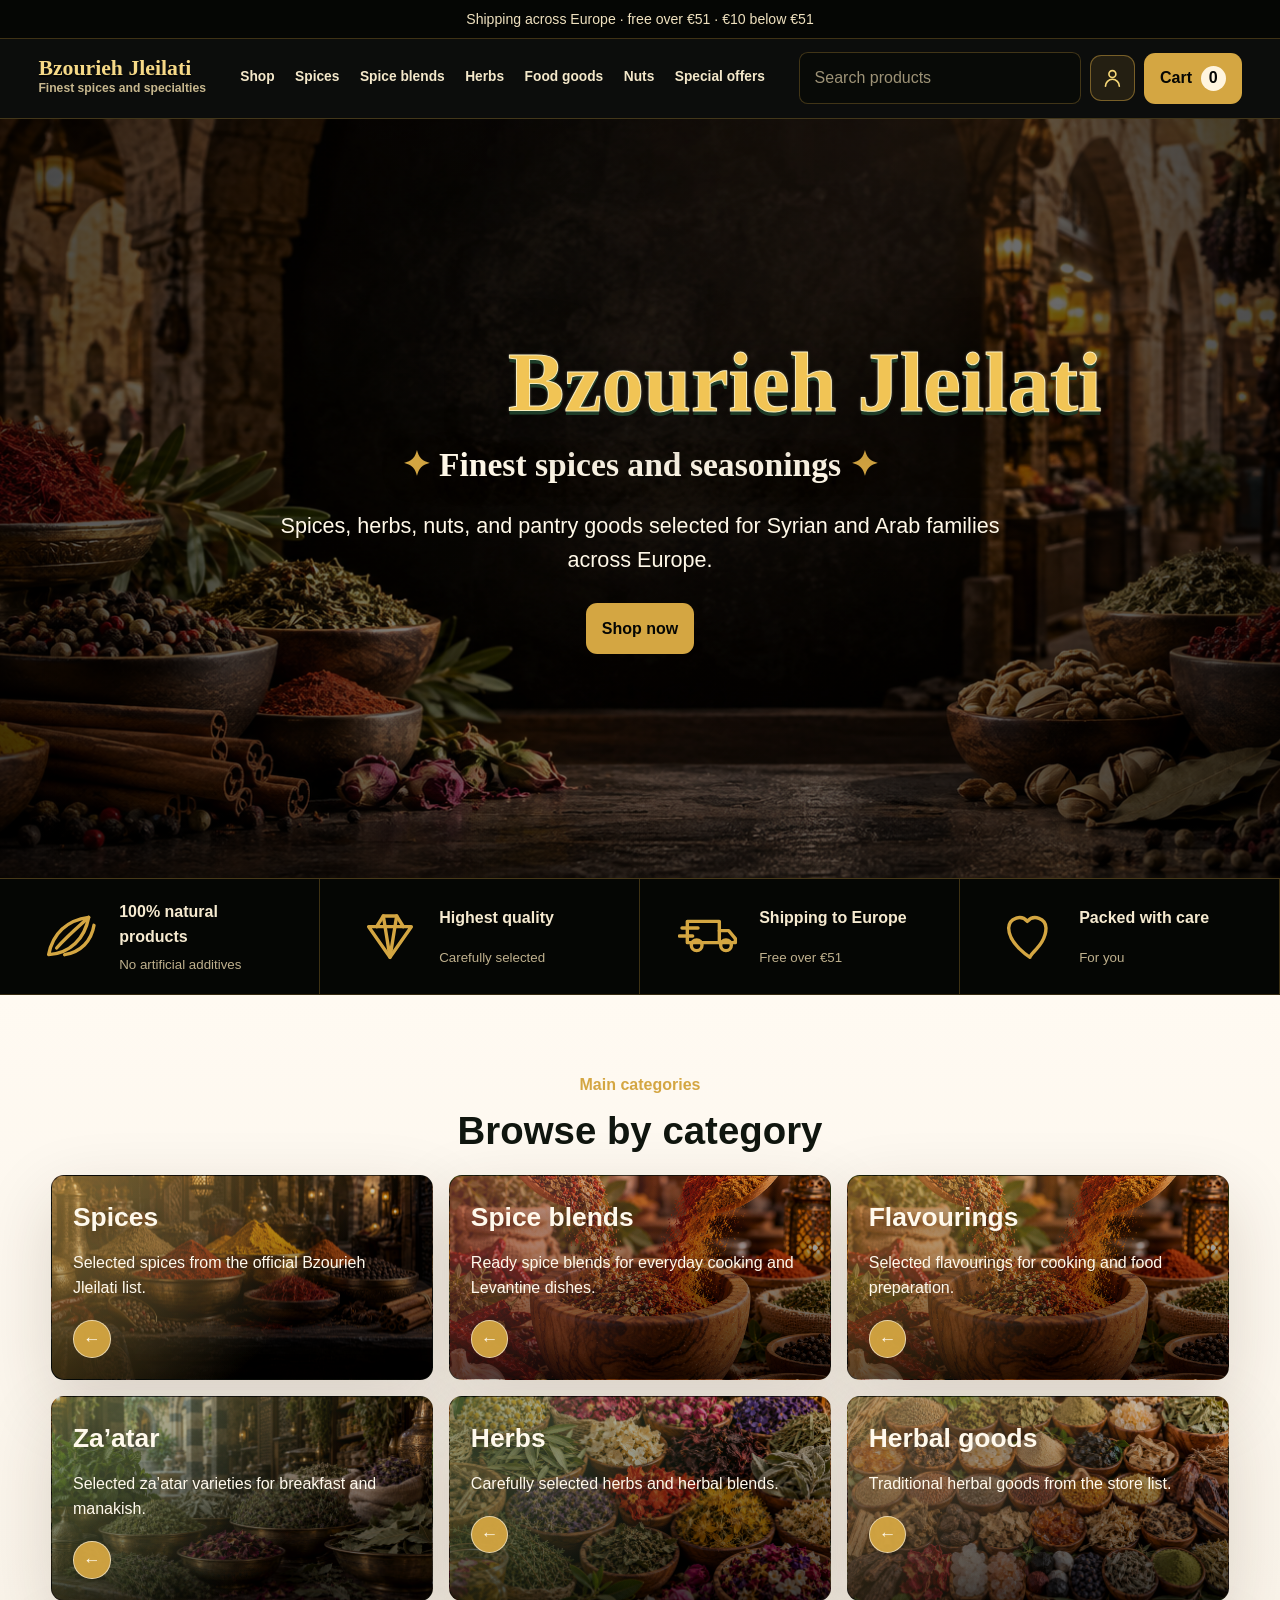
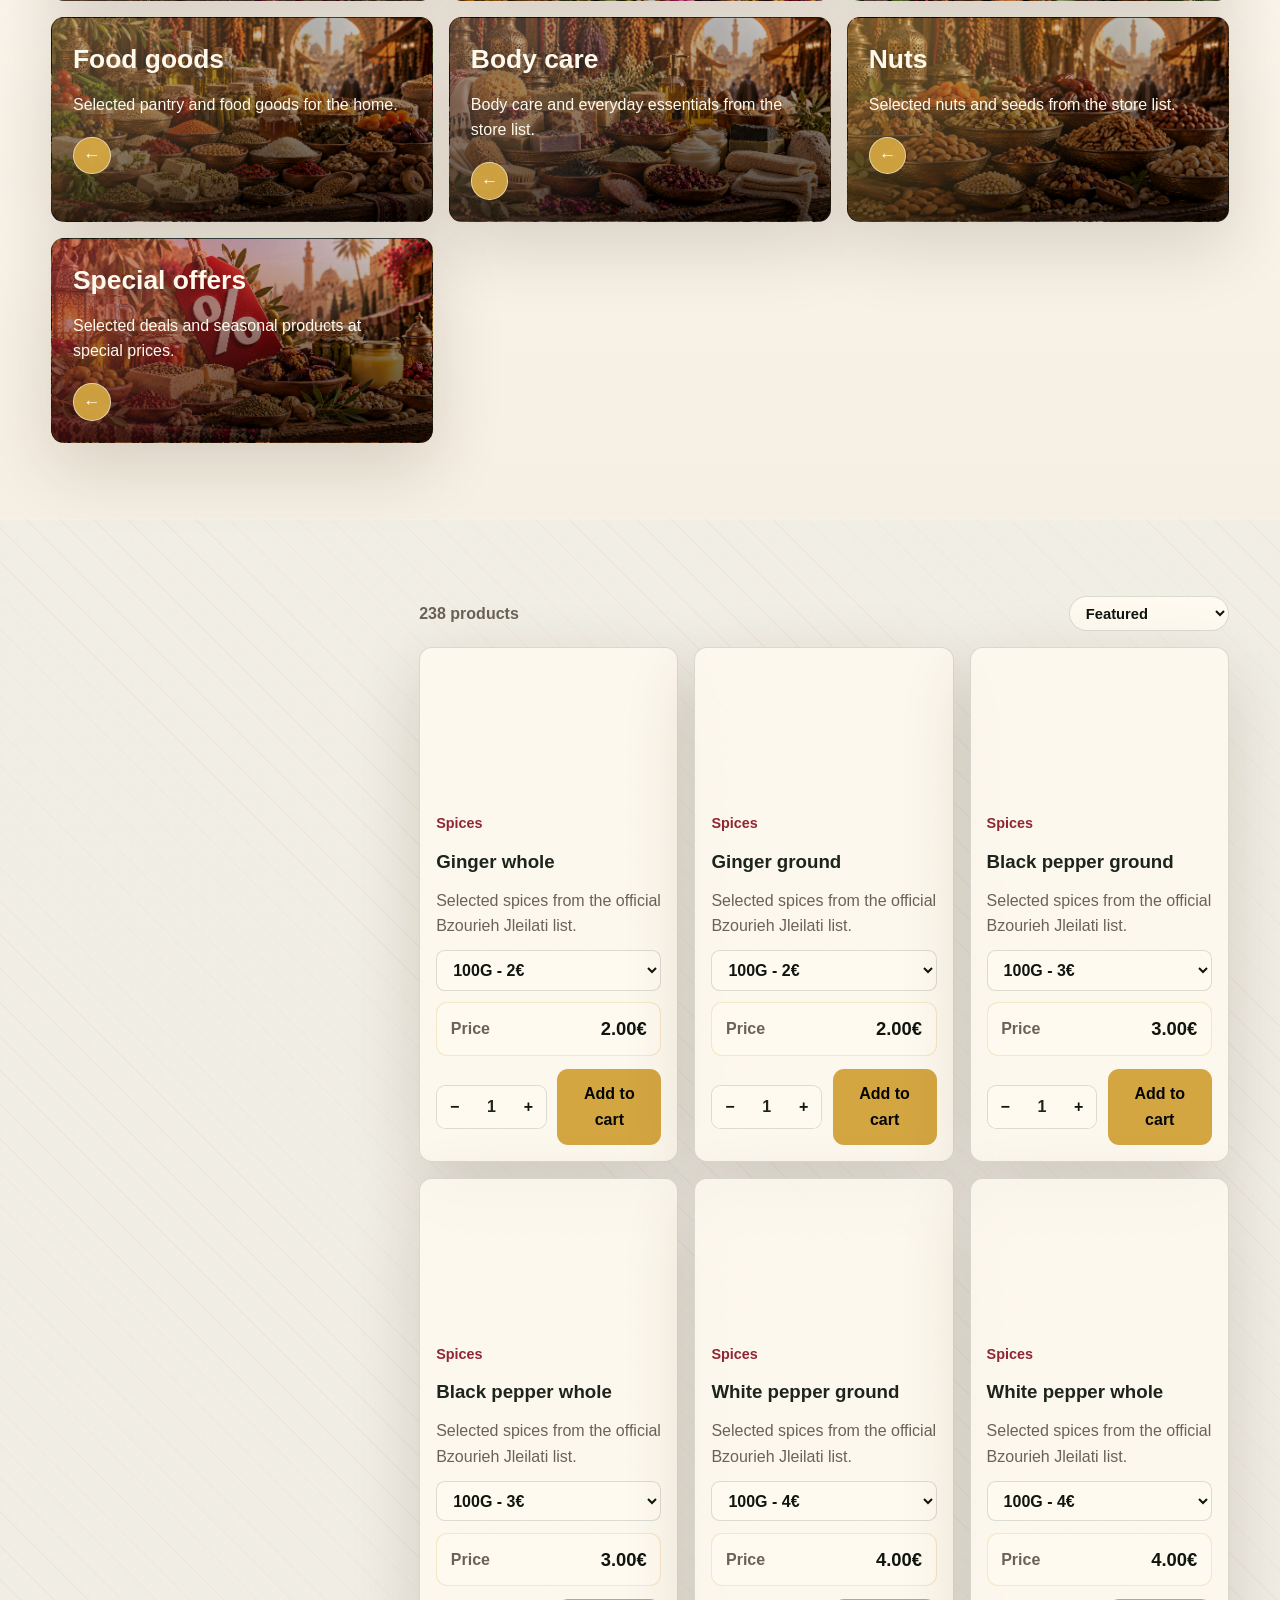
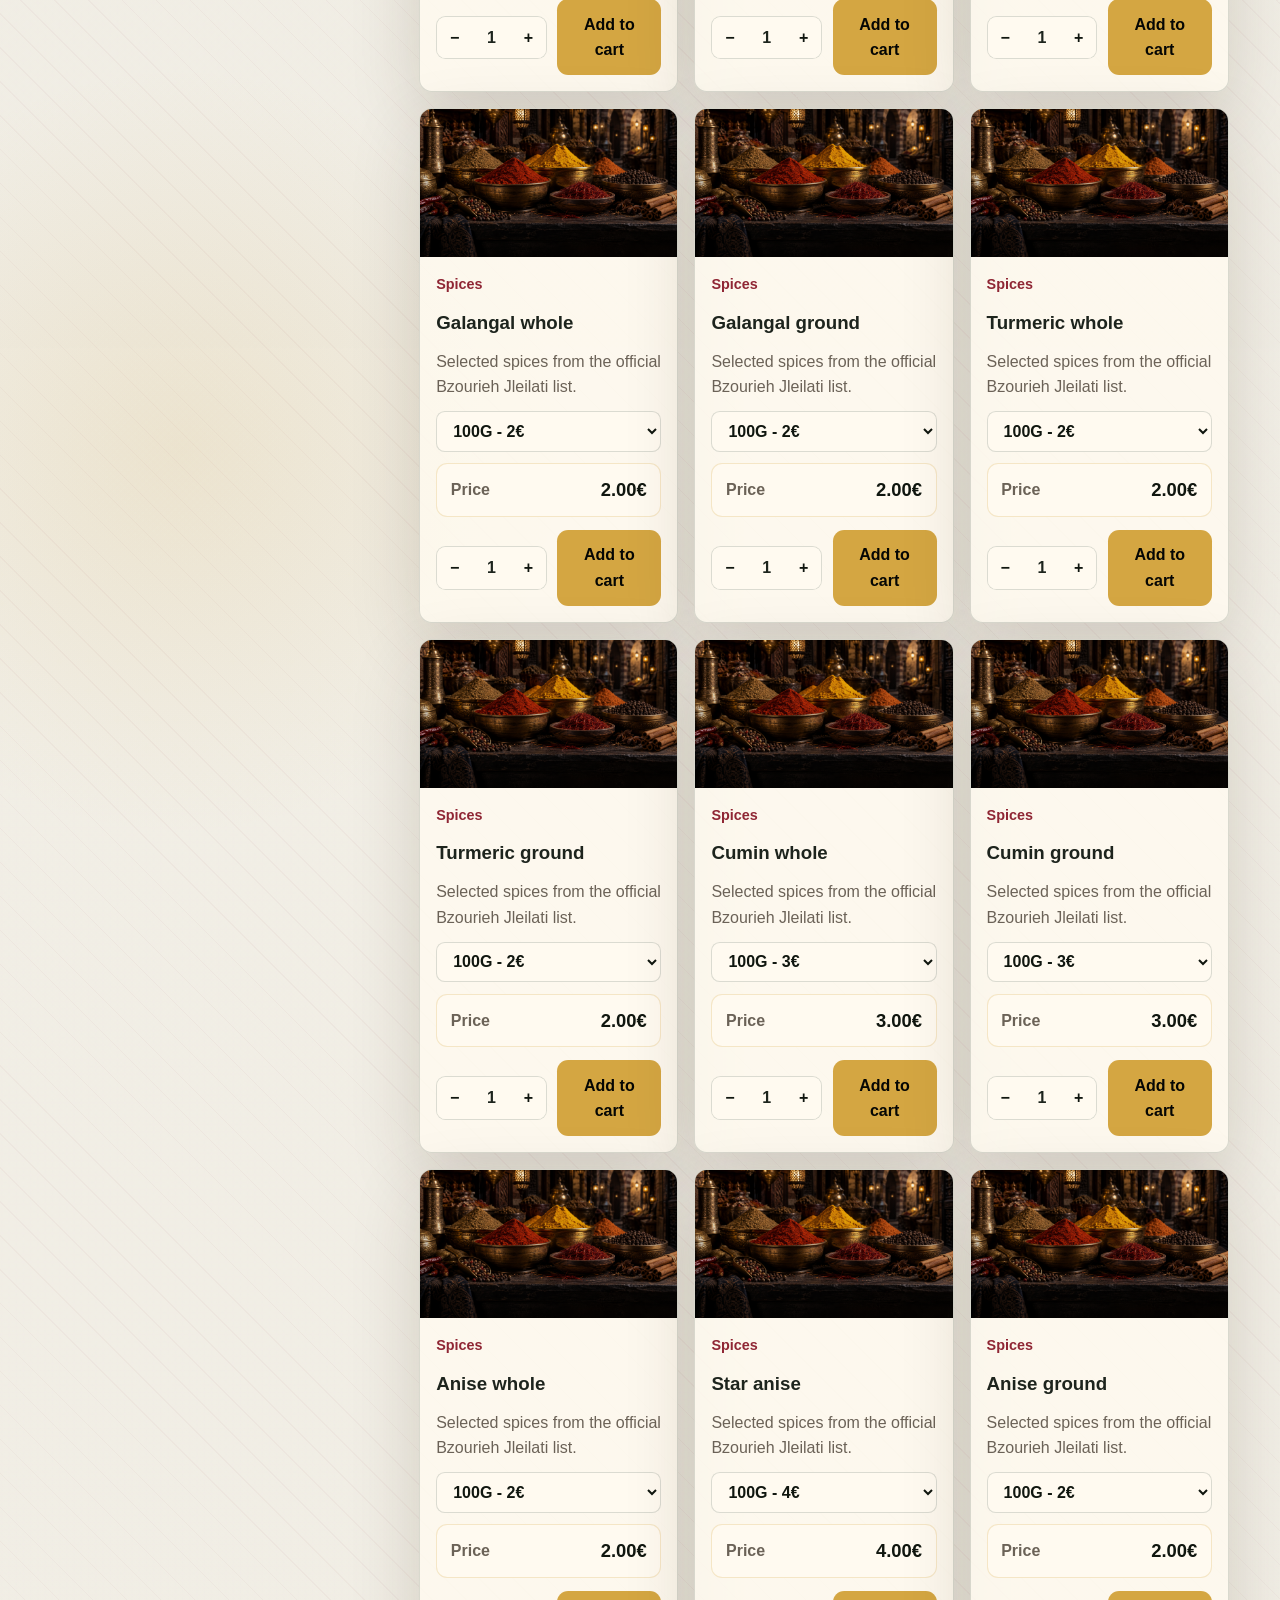
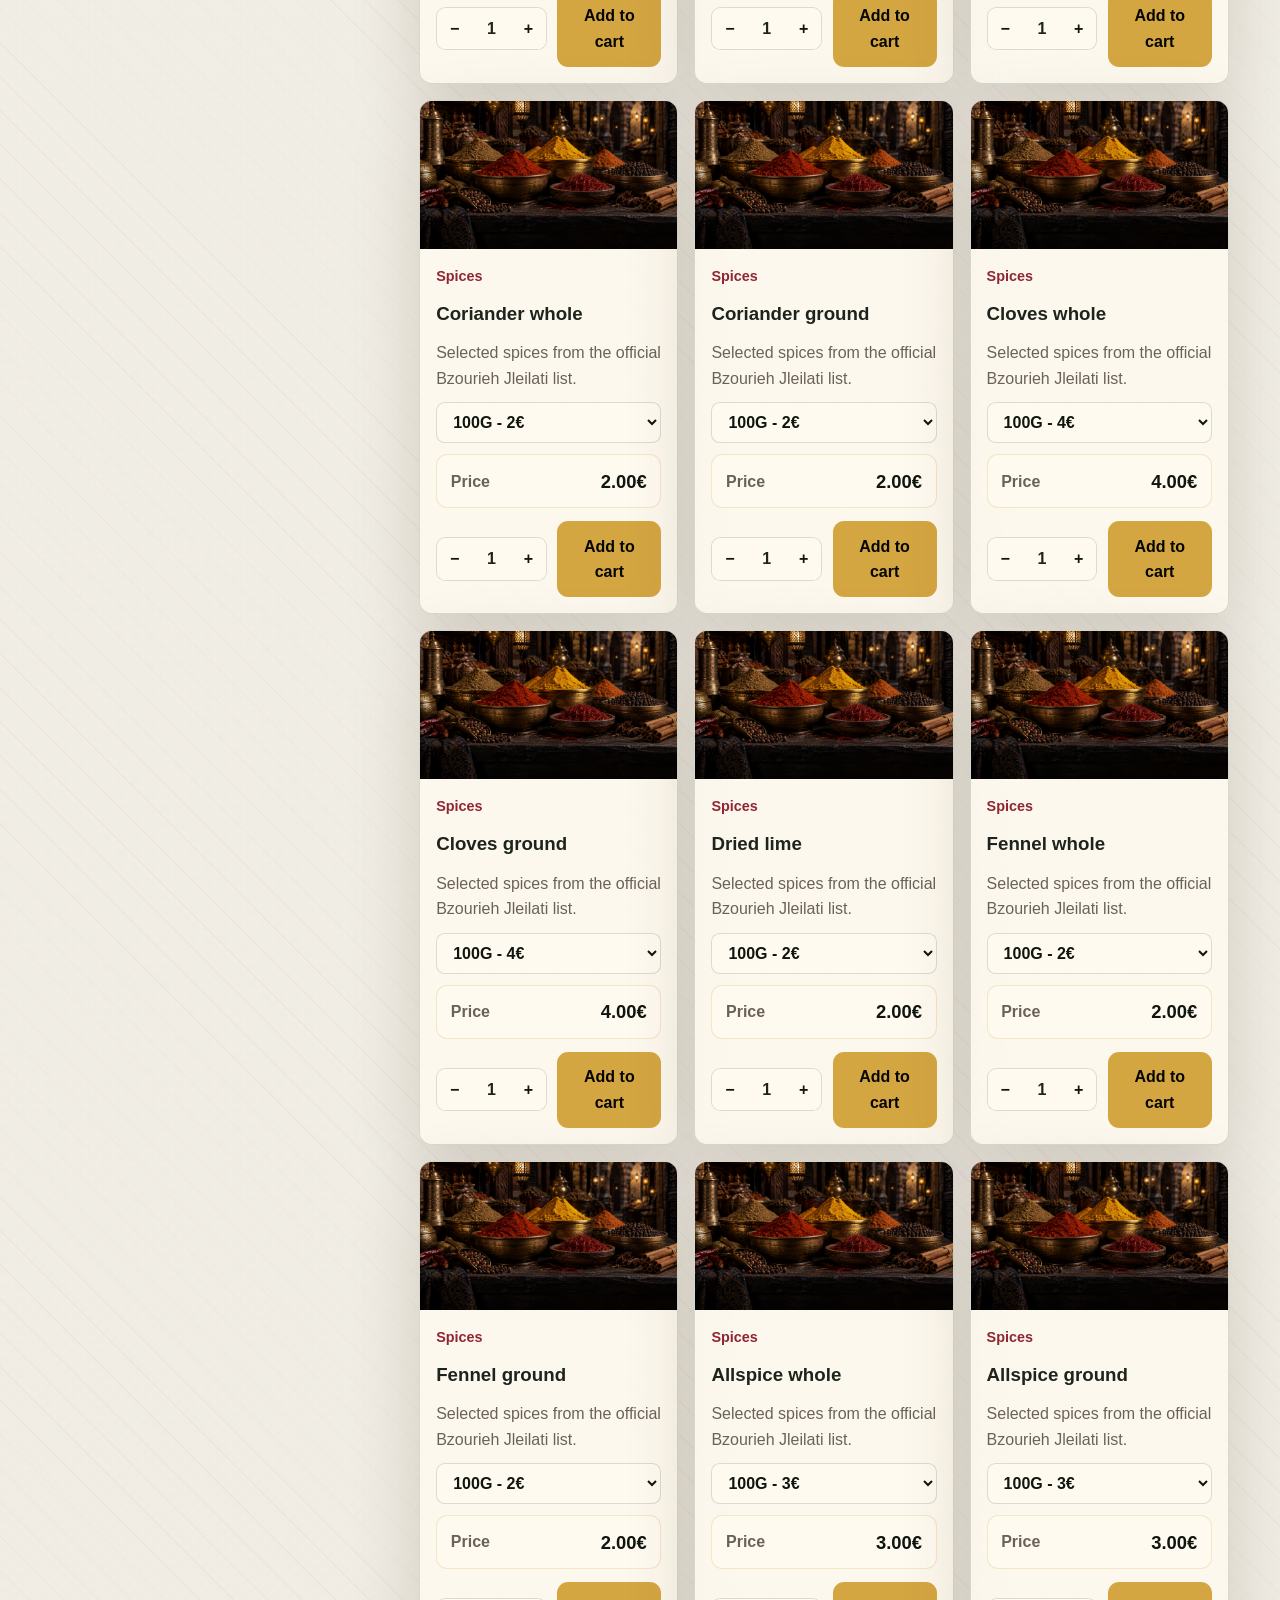
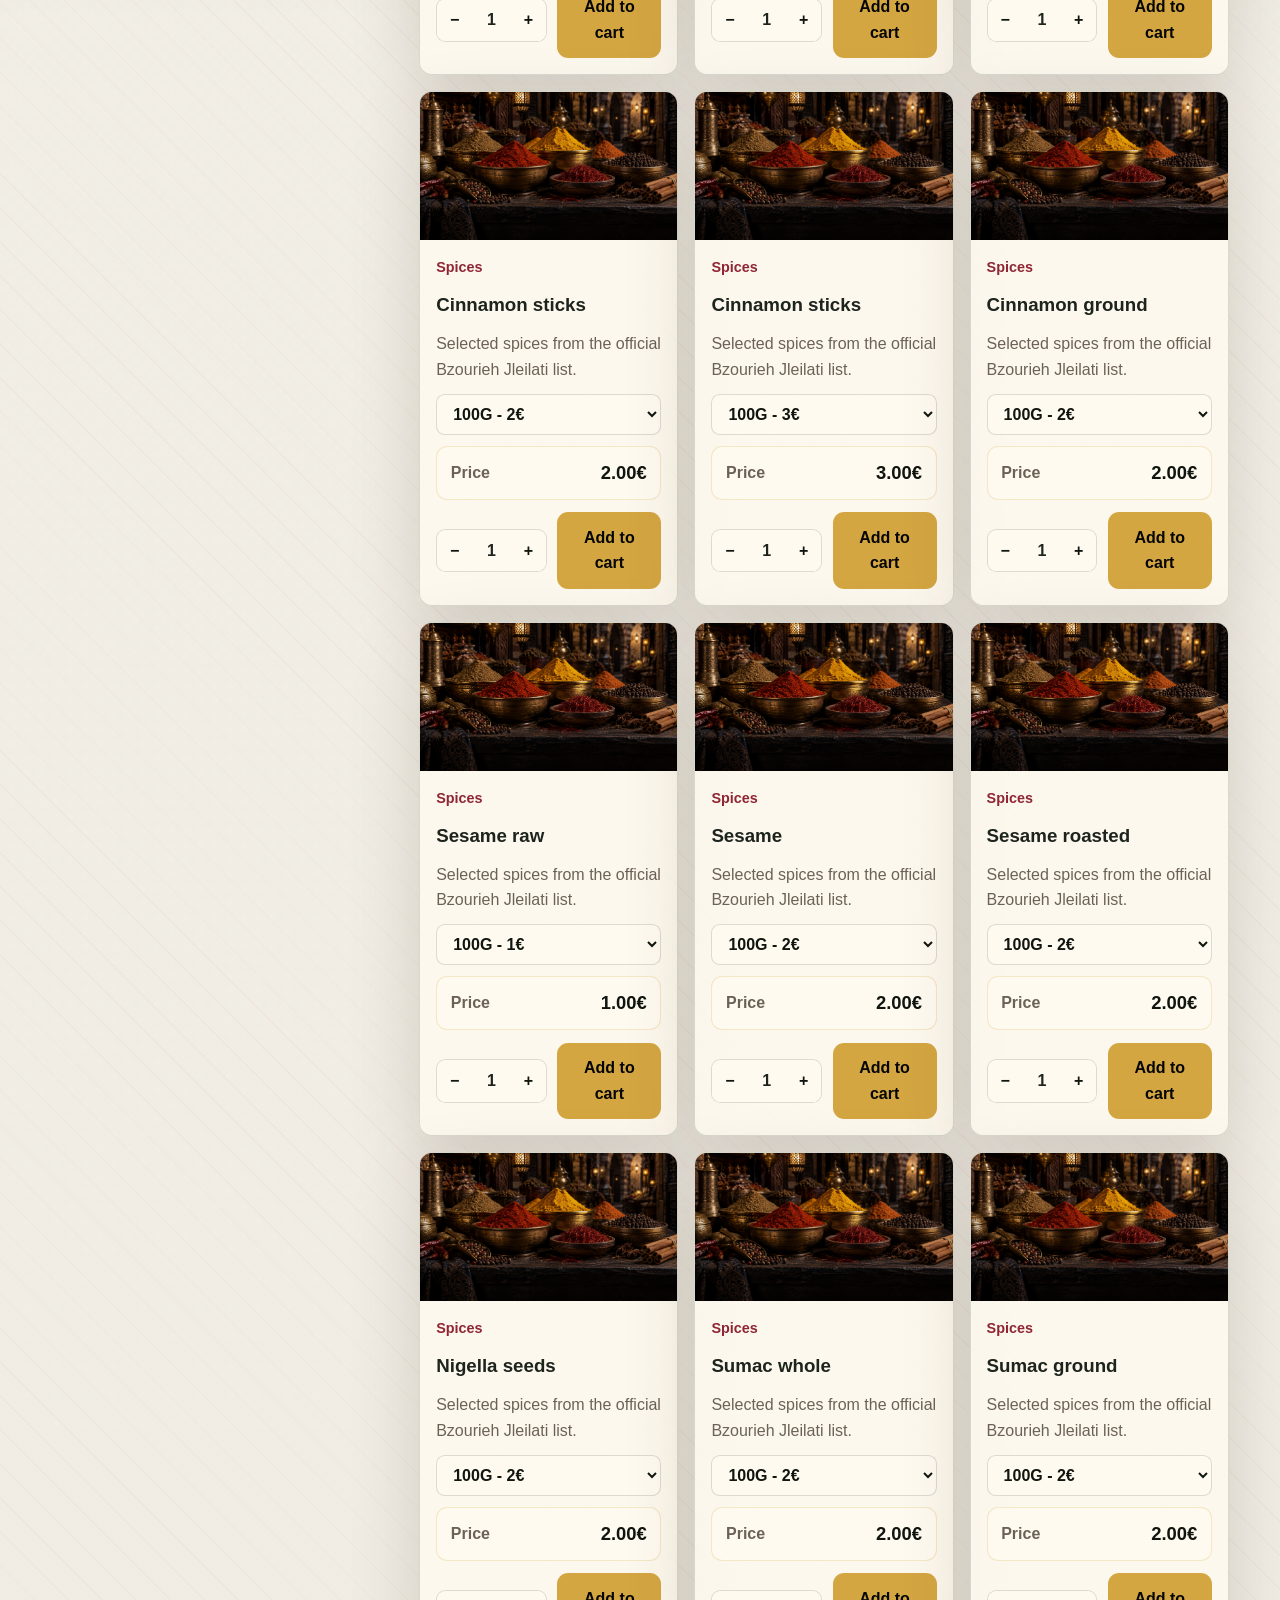
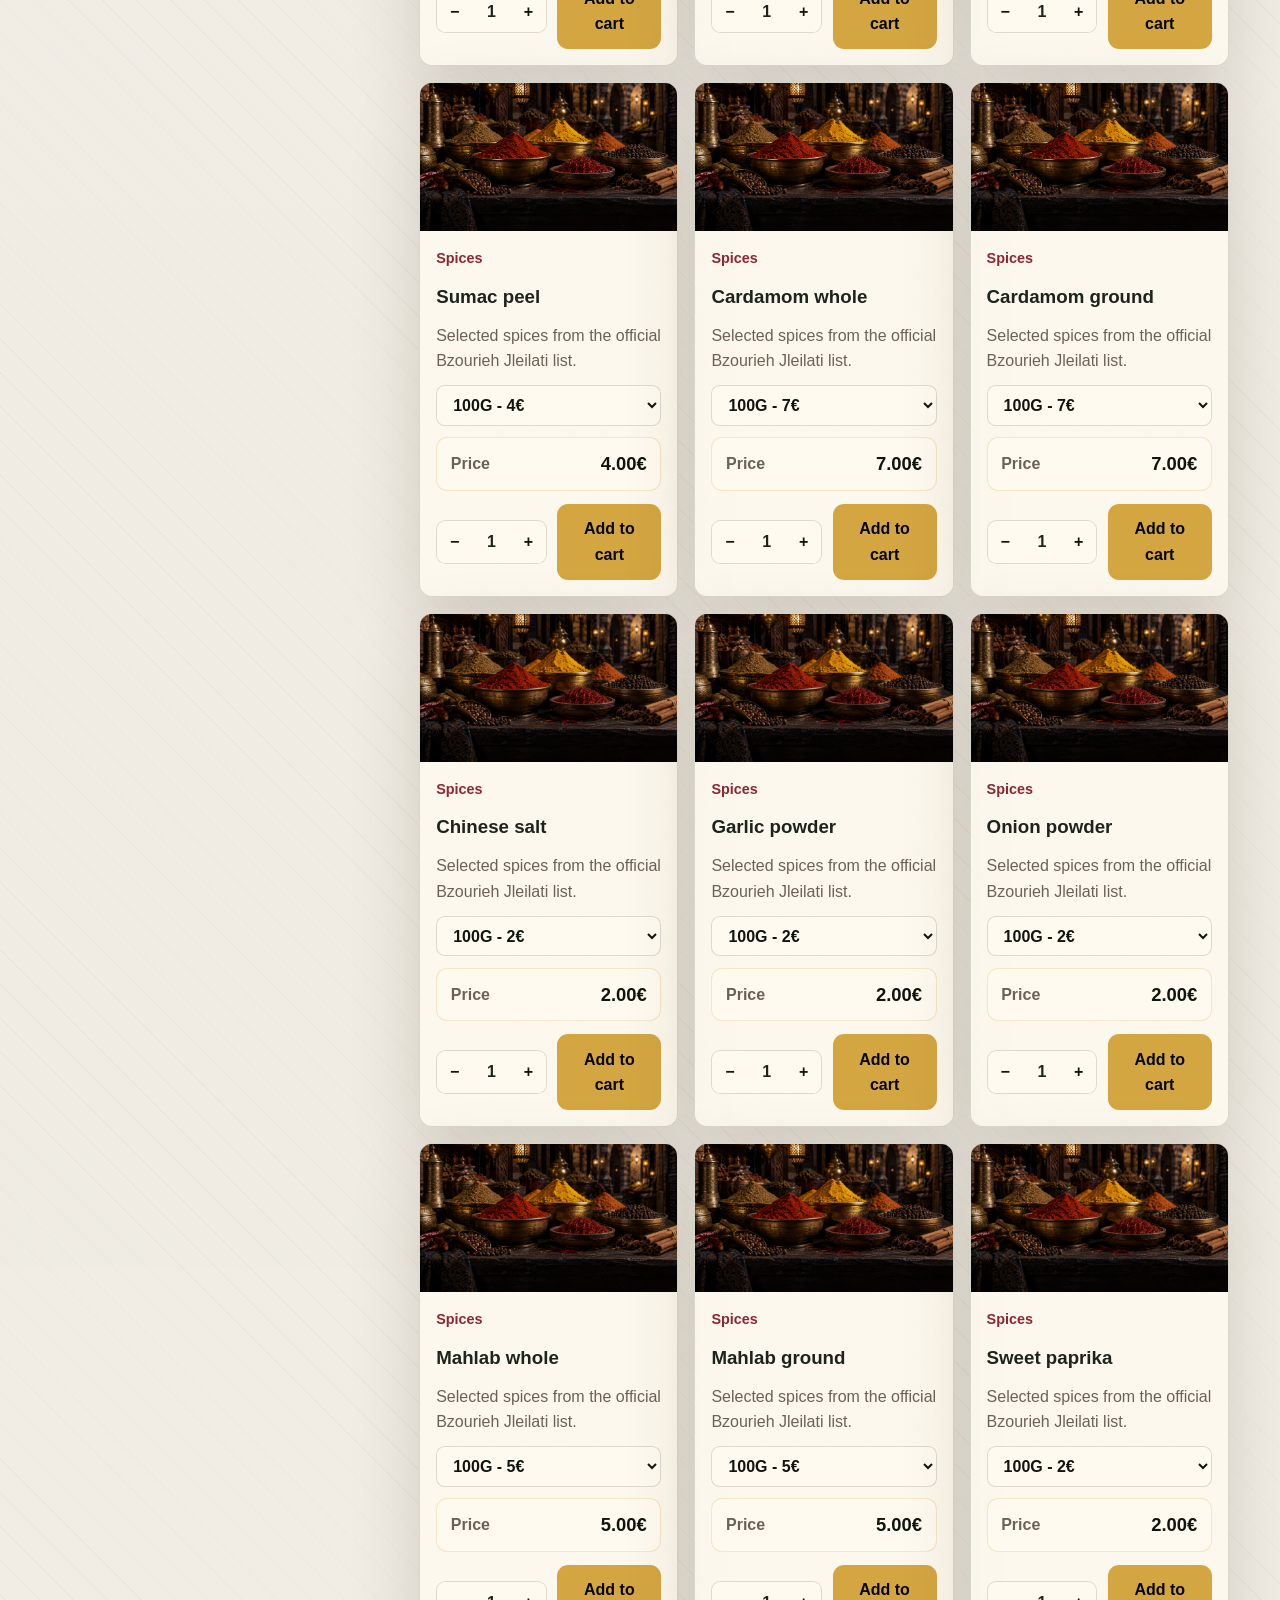
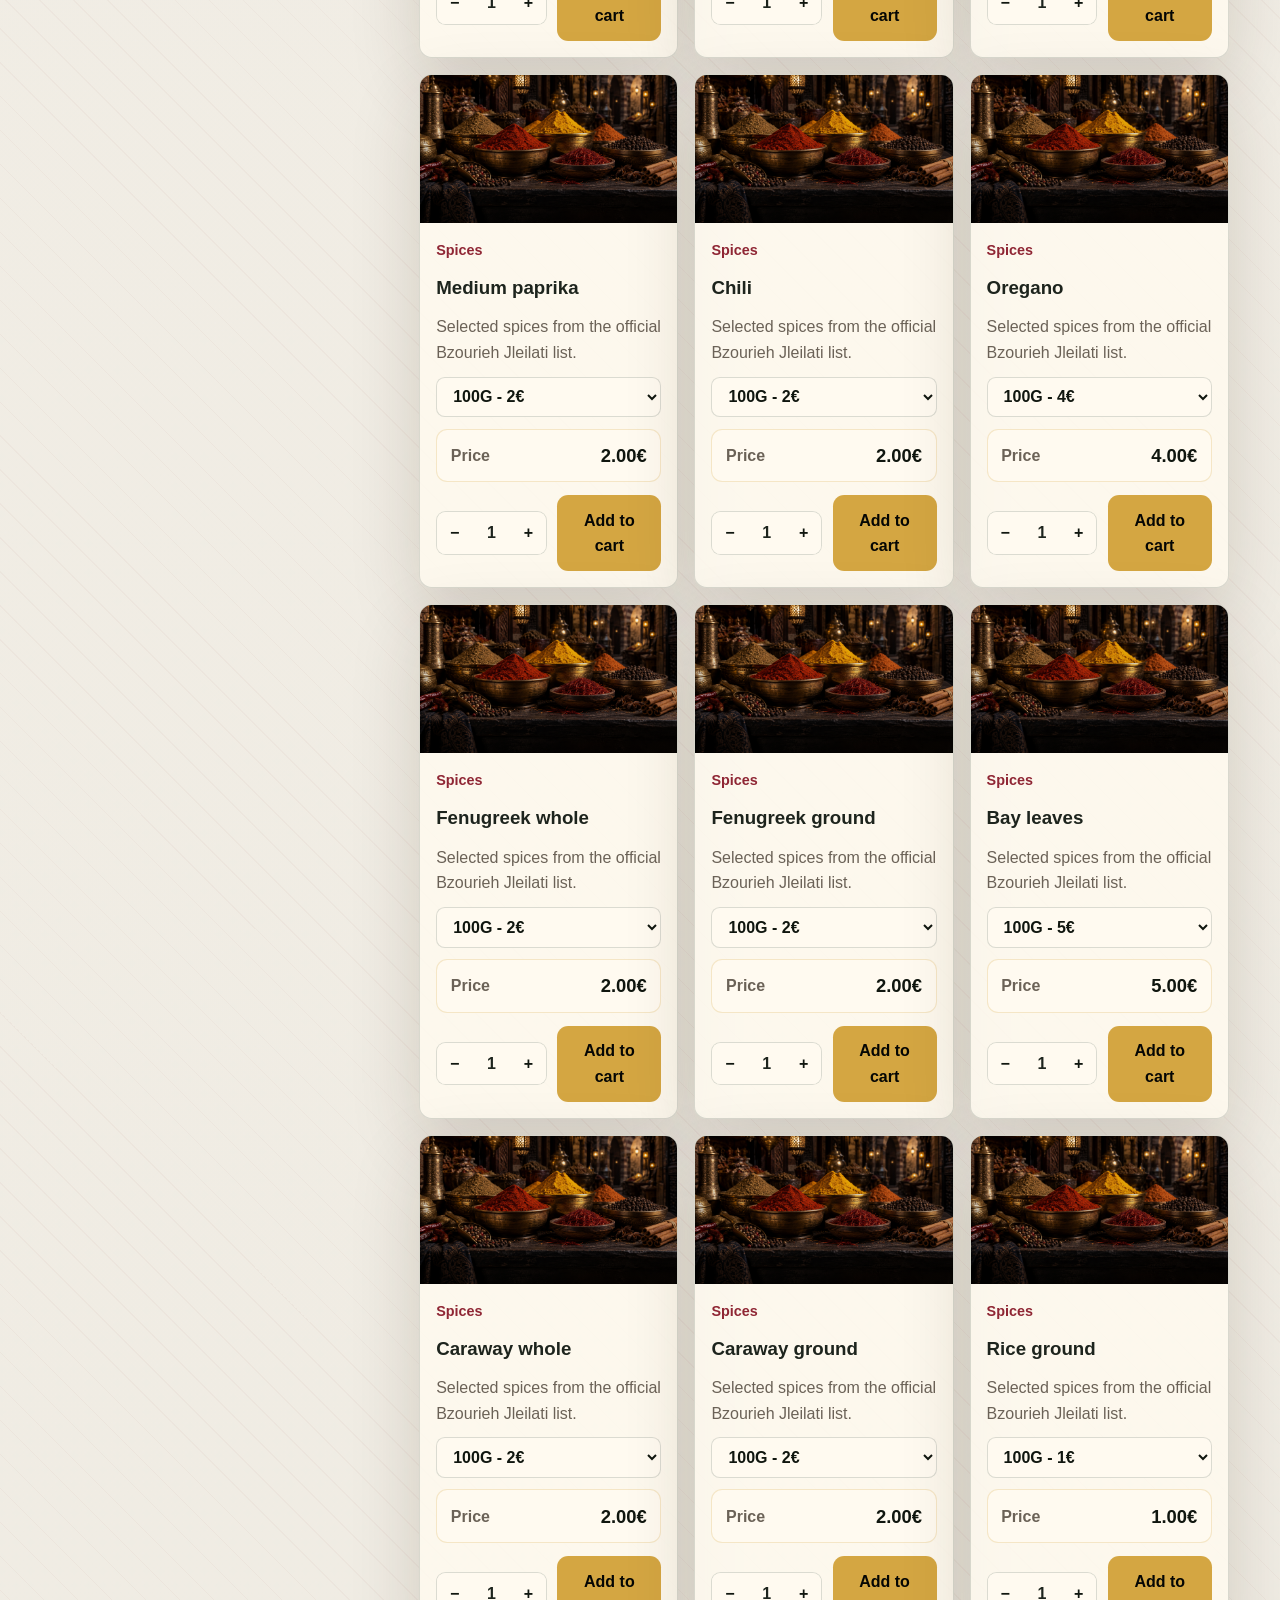
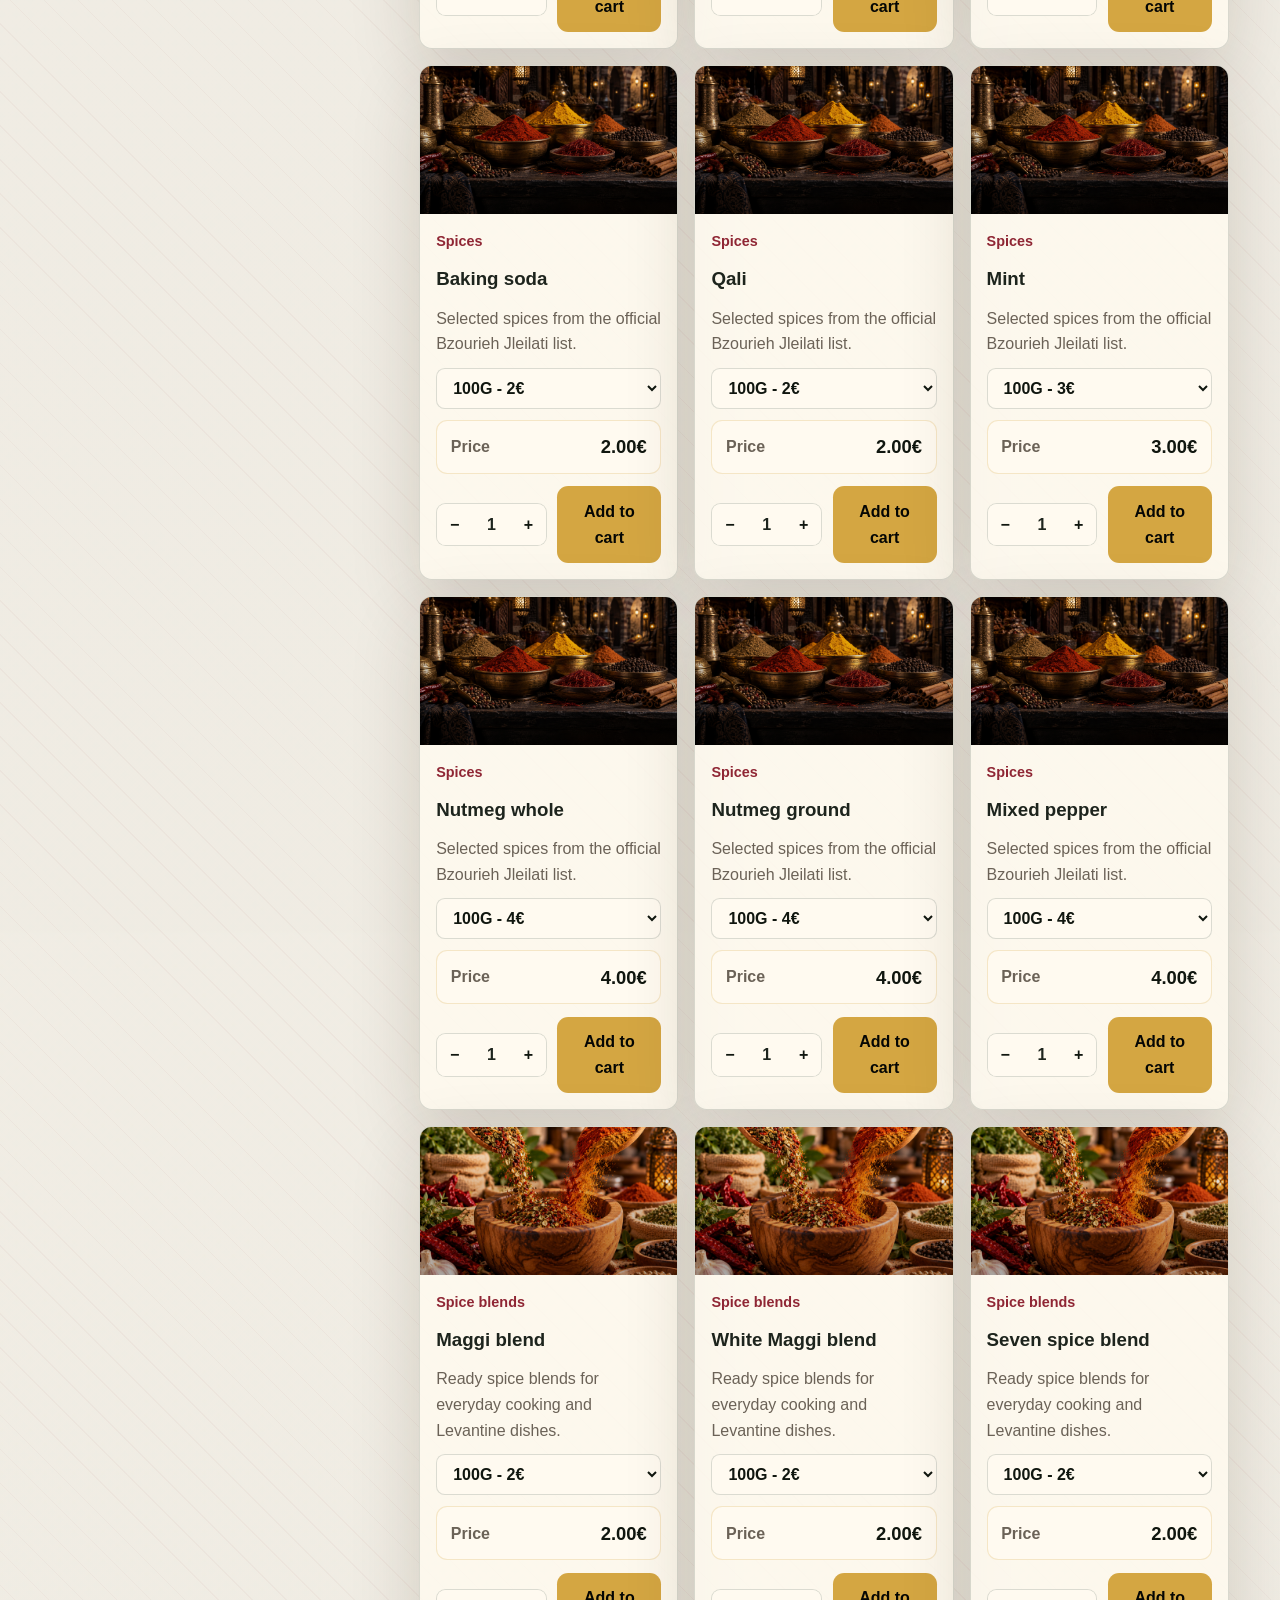
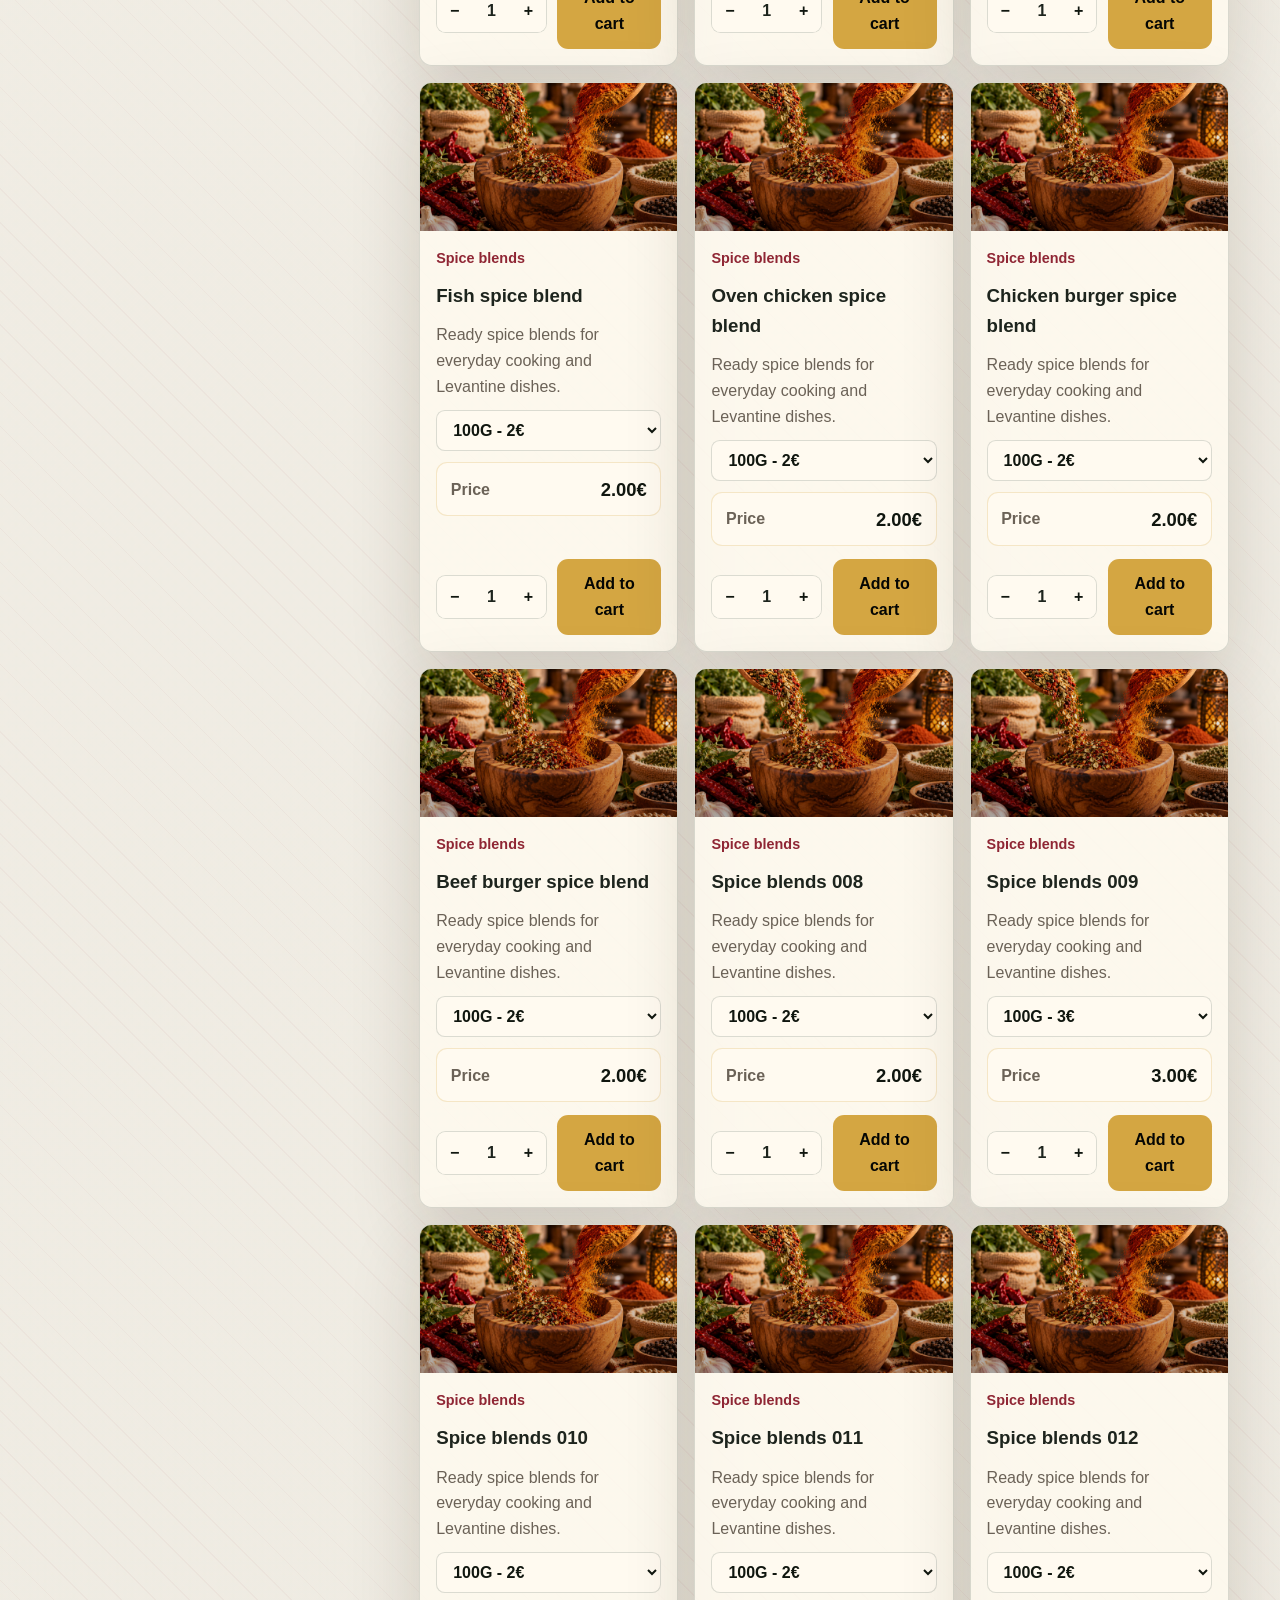
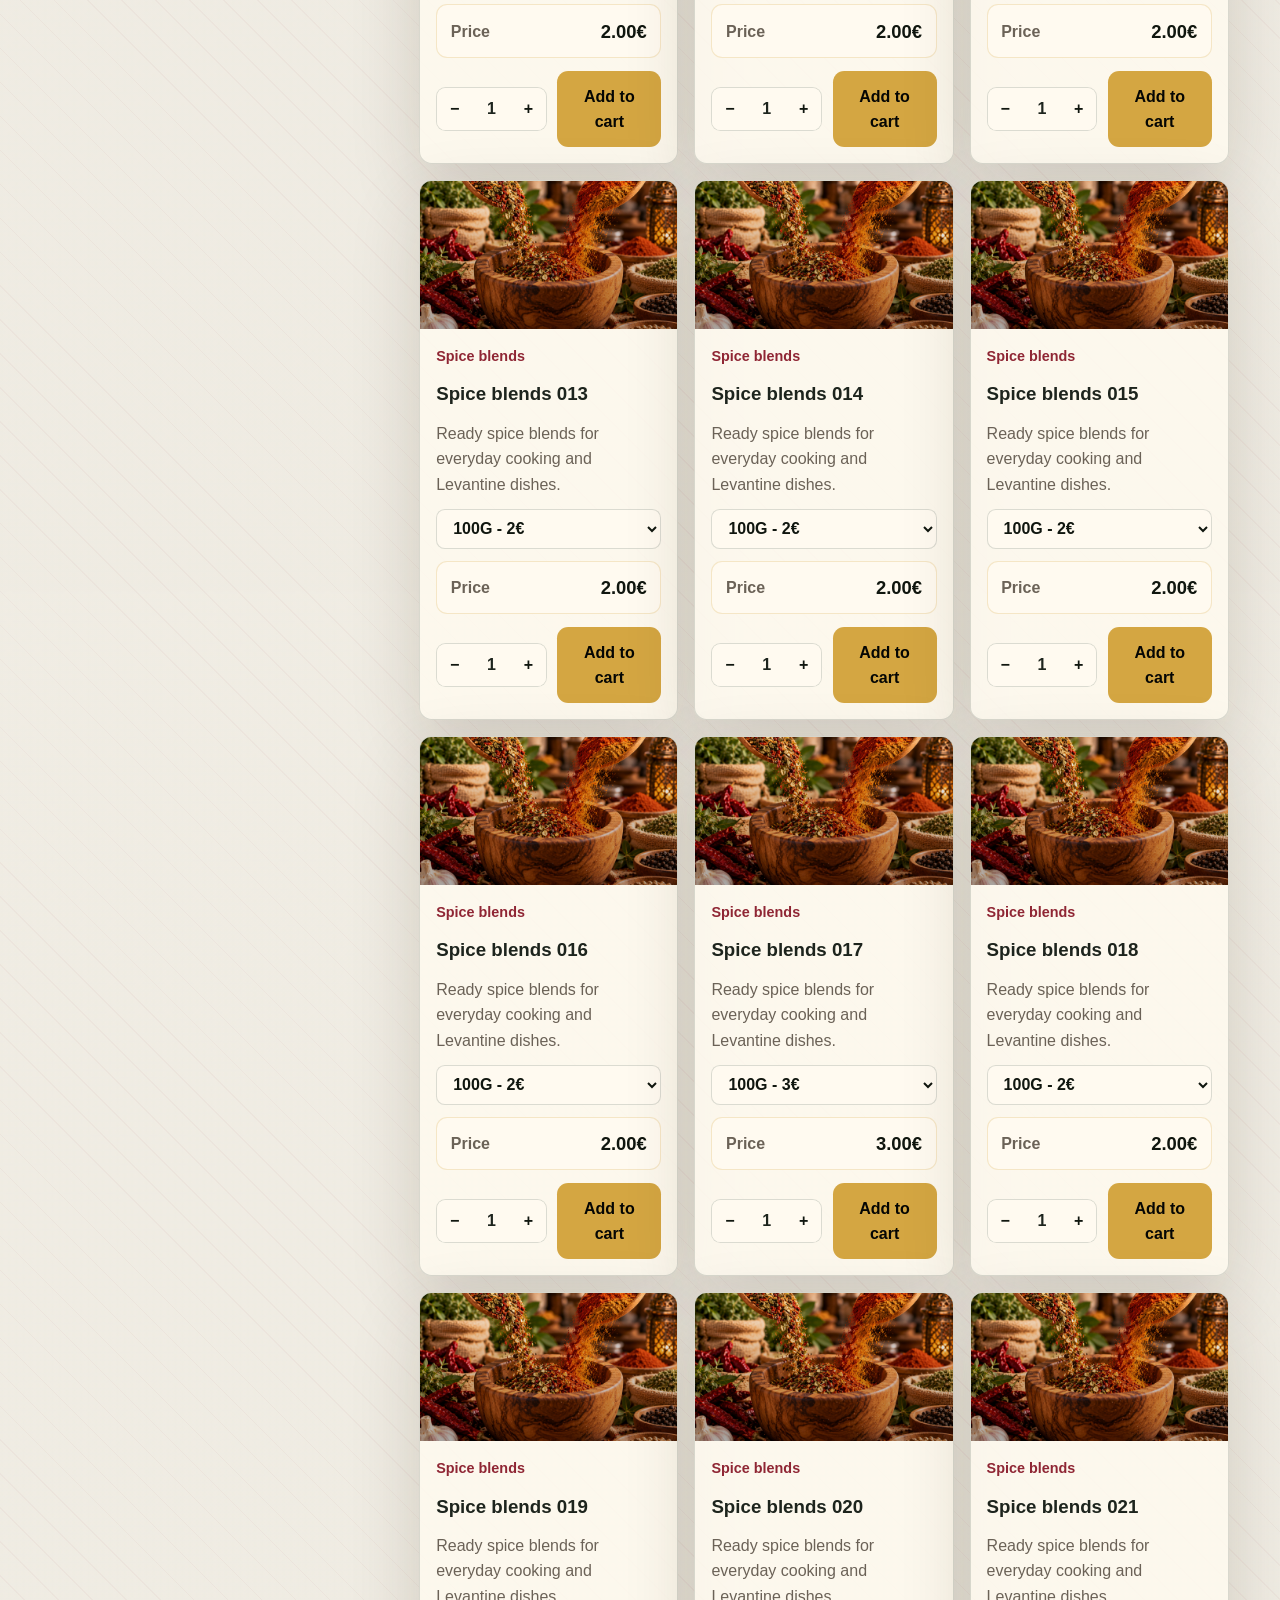
==== index.html @ 4de7b5ea "Add live integration config support" ====
<!doctype html>
<html lang="en" dir="ltr">
  <head>
    <meta charset="utf-8" />
    <meta name="viewport" content="width=device-width, initial-scale=1" />
    <title>Bzourieh Jleilati | Syrian Spices and Fine Foods</title>
    <meta
      name="description"
      content="Bzourieh Jleilati is a Syrian family spice and fine food store in Germany, shipping across Europe."
    />
    <link
      rel="icon"
      type="image/svg+xml"
      href="data:image/svg+xml,%3Csvg xmlns='http://www.w3.org/2000/svg' viewBox='0 0 64 64'%3E%3Crect width='64' height='64' rx='14' fill='%23050604'/%3E%3Cpath d='M17 41c9-19 21-19 30 0H17Z' fill='%23d4a642'/%3E%3Cpath d='M17 44h30' stroke='%23f5ead1' stroke-width='5' stroke-linecap='round'/%3E%3Ccircle cx='32' cy='27' r='5' fill='%238f2634'/%3E%3C/svg%3E"
    />
    <link rel="stylesheet" href="styles.css" />
    <script src="https://accounts.google.com/gsi/client" async defer></script>
  </head>
  <body>
    <div class="topline" data-i18n="topline">Shipping across Europe · free over €51 · €10 below €51</div>

    <header class="site-header">
      <a class="brand" href="#home" aria-label="Bzourieh Jleilati">
        <span>
          <strong data-i18n="brandName">Bzourieh Jleilati</strong>
          <small data-i18n="brandLine">Finest spices and specialties</small>
        </span>
      </a>

        <nav class="main-nav" aria-label="Primary navigation">
          <a href="#shop" data-i18n="navShop">Shop</a>
          <a href="#shop" data-nav-category="spices" data-i18n="navSpices">Spices</a>
          <a href="#shop" data-nav-category="mixes" data-i18n="navMixes">Spice blends</a>
          <a href="#shop" data-nav-category="herbs" data-i18n="navHerbs">Herbs</a>
          <a href="#shop" data-nav-category="food" data-i18n="navFood">Food goods</a>
          <a href="#shop" data-nav-category="nuts" data-i18n="navNuts">Nuts</a>
          <a href="#shop" data-nav-category="special-offers" data-i18n="navSpecialOffers">Special offers</a>
        </nav>

      <div class="header-actions">
        <div class="header-search">
          <input id="headerSearch" type="search" data-i18n-placeholder="searchPlaceholder" placeholder="Search products..." list="productSuggestions" />
          <div class="suggestion-menu" id="searchSuggestions"></div>
        </div>
        <button class="icon-button" id="accountButton" type="button" data-i18n-title="accountTitle" aria-label="Customer account">
          <svg aria-hidden="true" viewBox="0 0 24 24">
            <path d="M20 21a8 8 0 0 0-16 0" />
            <circle cx="12" cy="7" r="4" />
          </svg>
        </button>
        <button class="cart-button" id="cartButton" type="button">
          <span data-i18n="cart">Cart</span>
          <strong id="cartCount">0</strong>
        </button>
      </div>
    </header>

    <main>
      <section class="hero" id="home">
        <img src="assets/hero-damascus-premium.png" alt="" />
        <div class="hero-overlay"></div>
        <div class="hero-content">
          <p class="eyebrow" data-i18n="heroEyebrow">From the spirit of Damascus markets to your home</p>
          <h1 class="hero-logo" aria-label="Bzourieh Jleilati">
            <span class="hero-logo-top" data-i18n="heroTitleTop">Bzourieh</span>
            <span class="hero-logo-bottom" data-i18n="heroTitleBottom">Jleilati</span>
          </h1>
          <strong class="hero-line" data-i18n="heroLine">Finest spices and seasonings</strong>
          <p data-i18n="heroText">Spices, herbs, nuts, and pantry goods selected for Syrian and Arab families across Europe.</p>
          <div class="hero-actions">
            <a class="primary-link" href="#shop" data-i18n="heroCta">Shop now</a>
          </div>
        </div>
      </section>

      <section class="trust-strip" aria-label="Store promises">
        <div>
          <span class="trust-icon" aria-hidden="true">
            <svg viewBox="0 0 48 48"><path d="M8 38c16-1 27-12 30-28-16 2-27 12-30 28Z" /><path d="M14 33c7-8 14-14 24-23" /><path d="M20 38c12-2 20-10 22-22" /></svg>
          </span>
          <strong data-i18n="trustNatural">100% natural products</strong><small data-i18n="trustNaturalSub">No artificial additives</small>
        </div>
        <div>
          <span class="trust-icon" aria-hidden="true">
            <svg viewBox="0 0 48 48"><path d="M8 17h32L24 40 8 17Z" /><path d="m14 17 5-8h10l5 8" /><path d="M19 9 24 40 29 9" /></svg>
          </span>
          <strong data-i18n="trustQuality">Highest quality</strong><small data-i18n="trustQualitySub">Carefully selected</small>
        </div>
        <div>
          <span class="trust-icon" aria-hidden="true">
            <svg viewBox="0 0 48 48"><path d="M7 29h24V13H7v16Z" /><path d="M31 20h7l5 6v3H31" /><path d="M14 35a4 4 0 1 0 0-8 4 4 0 0 0 0 8Z" /><path d="M36 35a4 4 0 1 0 0-8 4 4 0 0 0 0 8Z" /><path d="M3 18h12M1 24h10" /></svg>
          </span>
          <strong data-i18n="trustShipping">Shipping to Europe</strong><small data-i18n="trustShippingSub">Free over €51</small>
        </div>
        <div>
          <span class="trust-icon" aria-hidden="true">
            <svg viewBox="0 0 48 48"><path d="M24 40S8 30 8 18a8 8 0 0 1 14-5 8 8 0 0 1 14 5c0 12-12 19-12 22Z" /></svg>
          </span>
          <strong data-i18n="trustCare">Packed with care</strong><small data-i18n="trustCareSub">For your table</small>
        </div>
      </section>

      <section class="category-band" aria-labelledby="categoriesTitle">
        <div class="section-heading">
          <p class="eyebrow" data-i18n="categoryEyebrow">Main categories</p>
          <h2 id="categoriesTitle" data-i18n="categoryTitle">Browse by category</h2>
        </div>
        <div class="category-grid" id="categoryGrid"></div>
      </section>

      <section class="shop-shell" id="shop" aria-labelledby="shopTitle">
        <div class="shop-sidebar">
          <div class="section-heading compact">
            <h2 id="shopTitle" data-i18n="shopTitle">Choose your products</h2>
          </div>
          <div class="search-box">
            <input id="searchInput" type="search" data-i18n-placeholder="searchPlaceholder" placeholder="Search products" />
          </div>
          <div class="filters" id="filters"></div>
        </div>

        <div class="product-area">
          <div class="product-toolbar">
            <p id="productCount"></p>
            <select id="sortSelect" aria-label="Sort products">
              <option value="featured" data-i18n="sortFeatured">Featured</option>
              <option value="priceAsc" data-i18n="sortPriceAsc">Price: low first</option>
              <option value="stock" data-i18n="sortStock">Highest stock</option>
            </select>
          </div>
          <div class="product-grid" id="productGrid"></div>
        </div>
      </section>
    </main>

    <footer class="site-footer" id="footer">
      <div class="footer-shell">
        <nav class="footer-about-cta footer-column" aria-label="Footer policies">
          <h3 data-i18n="footerLearnMore">Learn more</h3>
          <button class="footer-text-link" id="footerAboutButton" type="button" data-i18n="storyTitle">Our Story</button>
          <button class="footer-text-link" type="button" data-legal="termsUse" data-i18n="termsUse">Terms of use</button>
          <button class="footer-text-link" type="button" data-legal="termsConditions" data-i18n="termsConditions">Terms & conditions</button>
          <button class="footer-text-link" type="button" data-legal="cookiePolicy" data-i18n="cookiePolicy">Cookie policy</button>
          <button class="footer-text-link" type="button" data-legal="privacyPolicy" data-i18n="privacyPolicy">Privacy policy</button>
        </nav>

        <nav class="footer-shop footer-column" aria-label="Footer shop links">
          <h3 data-i18n="footerShopWithUs">Shop with us</h3>
          <a href="#shop" data-nav-category="spices" data-i18n="navSpices">Spices</a>
          <a href="#shop" data-nav-category="mixes" data-i18n="navMixes">Spice blends</a>
          <a href="#shop" data-nav-category="flavors" data-i18n="navFlavors">Flavourings</a>
          <a href="#shop" data-nav-category="zaatar" data-i18n="navZaatar">Za’atar</a>
          <a href="#shop" data-nav-category="herbs" data-i18n="navHerbs">Herbs</a>
          <a href="#shop" data-nav-category="attara" data-i18n="navAttara">Herbal goods</a>
          <a href="#shop" data-nav-category="food" data-i18n="navFood">Food goods</a>
          <a href="#shop" data-nav-category="body-care" data-i18n="navBodyCare">Body care</a>
          <a href="#shop" data-nav-category="nuts" data-i18n="navNuts">Nuts</a>
          <a href="#shop" data-nav-category="special-offers" data-i18n="navSpecialOffers">Special offers</a>
        </nav>

        <div class="footer-service footer-column">
          <h3 data-i18n="footerHelp">Let us help you</h3>
          <span data-i18n="footerShippingEurope">Shipping across Europe</span>
          <span data-i18n="footerFreeShipping">Free shipping above 51€</span>
          <span data-i18n="footerPaidShippingShort">10€ shipping below 51€</span>
          <div class="footer-social">
            <h3 data-i18n="followUs">Follow us</h3>
            <div>
              <a href="https://www.instagram.com/jleilati_gewurze" target="_blank" rel="noreferrer" aria-label="Instagram">
                <svg aria-hidden="true" viewBox="0 0 24 24">
                  <rect x="4" y="4" width="16" height="16" rx="5" />
                  <circle cx="12" cy="12" r="3.4" />
                  <circle cx="16.5" cy="7.5" r="0.7" />
                </svg>
              </a>
              <a href="https://www.facebook.com/p/Jleilati-für-Gewürze-بزورية-جليلاتي-61594869990283/" target="_blank" rel="noreferrer" aria-label="Facebook">
                <svg aria-hidden="true" viewBox="0 0 24 24">
                  <path d="M14 8h2V4h-2.6C10.4 4 9 5.8 9 8.4V11H7v4h2v5h4v-5h2.8l0.6-4H13V8.9c0-.6.3-.9 1-.9Z" />
                </svg>
              </a>
              <a href="https://www.tiktok.com/@jleilati_22" target="_blank" rel="noreferrer" aria-label="TikTok">
                <svg aria-hidden="true" viewBox="0 0 24 24">
                  <path d="M14 4c.5 3.1 2.3 4.9 5 5.2v3.6a8.2 8.2 0 0 1-4.8-1.5v4.6A5.1 5.1 0 1 1 9.1 11c.3 0 .7 0 1 .1v3.8a1.7 1.7 0 1 0 1.1 1.6V4h2.8Z" />
                </svg>
              </a>
            </div>
          </div>
        </div>

        <address class="footer-contact footer-column">
          <h3 data-i18n="footerTitle">Contact us</h3>
          <a href="https://wa.me/4917663719858" target="_blank" rel="noreferrer" data-i18n="whatsappUs">WhatsApp</a>
          <a href="mailto:saeedjleilati@gmail.com" data-i18n="emailUs">Email</a>
          <a href="tel:+4917663719858" data-i18n="callUs">Call</a>
          <div class="footer-address-block">
            <span data-i18n="footerAddressLabel">Address</span>
            <a class="footer-address-link" href="https://www.google.com/maps/search/?api=1&query=Breite%20Str.%2014%2C%2066115%20Saarbr%C3%BCcken%2C%20Germany" target="_blank" rel="noreferrer">Breite Str. 14, 66115 Saarbrücken</a>
          </div>
        </address>
      </div>
      <div class="footer-brand-row">
        <strong data-i18n="brandName">Bzourieh Jleilati</strong>
        <label>
          <span data-i18n="footerLanguage">Language</span>
          <select id="languageSelect" aria-label="Language">
            <option value="en">🇬🇧 EN</option>
            <option value="de">🇩🇪 DE</option>
            <option value="fr">🇫🇷 FR</option>
            <option value="ar">🇸🇾 AR</option>
          </select>
        </label>
      </div>
      <div class="footer-bottom">
        <span>© 2026 Jleilati</span>
      </div>
    </footer>

    <aside class="drawer" id="drawer" aria-hidden="true">
      <div class="drawer-panel">
        <div class="drawer-head">
          <h2 data-i18n="cart">Cart</h2>
          <button id="closeDrawer" type="button" aria-label="Close">×</button>
        </div>
        <div id="cartItems" class="cart-items"></div>
        <div class="cart-summary" id="cartSummary">
          <div><span data-i18n="subtotal">Subtotal</span><strong id="subtotal">€0.00</strong></div>
          <div><span data-i18n="shipping">Shipping</span><strong id="shipping">€0.00</strong></div>
          <div class="shipping-note" id="shippingNote"></div>
          <div class="total"><span data-i18n="total">Total</span><strong id="total">€0.00</strong></div>
        </div>
        <div class="cart-auth-gate hidden" id="cartAuthGate">
          <p data-i18n="cartSignInPrompt">Sign in or create an account to continue to checkout.</p>
          <div>
            <button type="button" id="cartSignInButton" data-i18n="signIn">Sign in</button>
            <button type="button" id="cartSignUpButton" class="ghost-action" data-i18n="createAccount">Create account</button>
          </div>
        </div>
        <form class="checkout" id="checkoutForm">
          <div class="checkout-mode">
            <button type="button" id="autofillButton" data-i18n="autofillAccount">Use my account details</button>
            <button type="button" id="guestButton" class="ghost-action" data-i18n="guestCheckout">Continue as guest</button>
          </div>
          <input required name="firstName" data-i18n-placeholder="firstName" placeholder="First name" />
          <input required name="secondName" data-i18n-placeholder="secondName" placeholder="Second name" />
          <input required type="email" name="email" data-i18n-placeholder="email" placeholder="Email" />
          <input required name="phone" data-i18n-placeholder="phone" placeholder="Phone number" />
          <select required name="country" data-country-select aria-label="Country"></select>
          <input required name="addressSearch" id="addressSearch" data-i18n-placeholder="addressSearch" placeholder="Start typing your delivery address" list="addressSuggestions" />
          <datalist id="addressSuggestions"></datalist>
          <input required name="street" data-i18n-placeholder="street" placeholder="Street and building number" />
          <input required name="city" data-i18n-placeholder="city" placeholder="City" />
          <input required name="postalCode" data-i18n-placeholder="postalCode" placeholder="Postal code" />
          <div class="payment-box">
            <strong data-i18n="stripeReady">Stripe payment</strong>
            <p data-i18n="stripeText">We will accept cards and payment methods supported by Stripe once the real account is connected.</p>
          </div>
          <label class="accept-line checkout-accept"><input required name="acceptPolicies" type="checkbox" /><span data-i18n="acceptPolicies">I accept the terms, conditions and cookie policy.</span></label>
          <button type="submit" data-i18n="payNow">Pay by card and confirm order</button>
        </form>
        <div class="confirmation hidden" id="confirmation"></div>
      </div>
    </aside>

    <aside class="account-modal" id="accountModal" aria-hidden="true">
      <div class="account-panel">
        <div class="drawer-head">
          <h2 data-i18n="accountTitle">Customer account</h2>
          <button id="closeAccount" type="button" aria-label="Close">×</button>
        </div>
        <p class="account-intro" data-i18n="accountSubtitle">Sign in or create an account to save delivery details and review purchase history.</p>
        <div class="auth-tabs" role="tablist" aria-label="Account options">
          <button class="active" type="button" data-auth-tab="signin" data-i18n="signIn">Sign in</button>
          <button type="button" data-auth-tab="signup" data-i18n="createAccount">Create account</button>
        </div>
        <div class="auth-actions">
          <form class="auth-card" data-auth-panel="signin">
            <h3 data-i18n="loginDetails">Sign in with email</h3>
            <input required type="email" name="email" autocomplete="email" data-i18n-placeholder="email" placeholder="Email" />
            <input required type="password" name="password" autocomplete="current-password" data-i18n-placeholder="password" placeholder="Password" />
            <label class="accept-line"><input required type="checkbox" name="acceptPolicies" /><span data-i18n="acceptPolicies">I accept the terms, conditions and cookie policy.</span></label>
            <button type="submit" data-account-action="dashboard" data-i18n="signIn">Sign in</button>
            <a href="#" data-i18n="forgotPassword">Forgot password?</a>
          </form>
          <form class="auth-card hidden" data-auth-panel="signup">
            <h3 data-i18n="signupDetails">Create an account</h3>
            <div class="two-fields">
              <input required name="firstName" autocomplete="given-name" data-i18n-placeholder="firstName" placeholder="First name" />
              <input required name="secondName" autocomplete="family-name" data-i18n-placeholder="secondName" placeholder="Second name" />
            </div>
            <input required type="email" name="email" autocomplete="email" data-i18n-placeholder="email" placeholder="Email" />
            <input required type="password" name="password" autocomplete="new-password" data-i18n-placeholder="password" placeholder="Password" />
            <input required type="password" name="confirmPassword" autocomplete="new-password" data-i18n-placeholder="confirmPassword" placeholder="Confirm password" />
            <label class="accept-line"><input required type="checkbox" name="acceptPolicies" /><span data-i18n="acceptPolicies">I accept the terms, conditions and cookie policy.</span></label>
            <button type="submit" data-account-action="dashboard" data-i18n="createAccount">Create account</button>
          </form>
          <div class="auth-divider"><span data-i18n="orUseGoogle">Or use Google</span></div>
          <button class="google-auth" id="googleAuthButton" type="button">
            <svg class="google-mark" aria-hidden="true" viewBox="0 0 24 24">
              <path fill="#4285F4" d="M22.56 12.25c0-.78-.07-1.53-.2-2.25H12v4.26h5.92c-.26 1.37-1.04 2.53-2.21 3.31v2.77h3.57c2.08-1.92 3.28-4.74 3.28-8.09Z" />
              <path fill="#34A853" d="M12 23c2.97 0 5.46-.98 7.28-2.66l-3.57-2.77c-.98.66-2.23 1.06-3.71 1.06-2.86 0-5.29-1.93-6.16-4.53H2.18v2.84A10.99 10.99 0 0 0 12 23Z" />
              <path fill="#FBBC05" d="M5.84 14.1a6.6 6.6 0 0 1 0-4.2V7.06H2.18a10.99 10.99 0 0 0 0 9.88l3.66-2.84Z" />
              <path fill="#EA4335" d="M12 5.38c1.62 0 3.06.56 4.21 1.64l3.15-3.15C17.45 2.09 14.97 1 12 1A10.99 10.99 0 0 0 2.18 7.06L5.84 9.9C6.71 7.31 9.14 5.38 12 5.38Z" />
            </svg>
            <span data-i18n="loginGoogle">Login with Google</span>
          </button>
        </div>
        <div class="account-dashboard hidden" id="accountDashboard">
          <div class="dashboard-head">
            <div class="dashboard-title-row">
              <h3 data-i18n="myAccount">My account</h3>
              <button class="ghost-account-button" id="signOutButton" type="button" data-i18n="signOut">Sign out</button>
            </div>
            <p id="accountWelcome"></p>
          </div>
          <form id="accountProfileForm" class="account-profile-form">
            <label>
              <span data-i18n="email">Email</span>
              <input name="email" disabled />
            </label>
            <div class="two-fields">
              <label>
                <span data-i18n="firstName">First name</span>
                <input name="firstName" data-i18n-placeholder="firstName" placeholder="First name" />
              </label>
              <label>
                <span data-i18n="secondName">Second name</span>
                <input name="secondName" data-i18n-placeholder="secondName" placeholder="Second name" />
              </label>
            </div>
            <label>
              <span data-i18n="phone">Phone number</span>
              <input name="phone" data-i18n-placeholder="phone" placeholder="Phone number" />
            </label>
            <label>
              <span data-i18n="addressSearch">Start typing your delivery address</span>
              <select name="country" data-country-select aria-label="Country"></select>
              <input name="addressSearch" data-i18n-placeholder="addressSearch" placeholder="Start typing your delivery address" list="addressSuggestions" />
            </label>
            <input name="street" data-i18n-placeholder="street" placeholder="Street and building number" />
            <div class="three-fields">
              <input name="postalCode" data-i18n-placeholder="postalCode" placeholder="Postal code" />
              <input name="city" data-i18n-placeholder="city" placeholder="City" />
            </div>
            <label>
              <span data-i18n="password">Password</span>
              <input name="password" type="password" data-i18n-placeholder="changePassword" placeholder="Change password" />
            </label>
            <button type="submit" data-i18n="saveAccount">Save details</button>
            <p class="account-save-notice" id="accountSaveNotice" aria-live="polite"></p>
          </form>
          <div class="order-history">
            <h3 data-i18n="orderHistory">Purchase history</h3>
            <div id="accountOrders"></div>
          </div>
        </div>
      </div>
    </aside>

    <aside class="about-modal" id="aboutModal" aria-hidden="true">
      <div class="about-panel">
        <div class="drawer-head">
          <h2 data-i18n="footerAbout">About us</h2>
          <button id="closeAbout" type="button" aria-label="Close">×</button>
        </div>
        <div class="about-story">
          <h3 data-i18n="storyTitle">A family spice store with a Damascus character</h3>
          <p data-i18n="storyText">
            Since the 1960s in Damascus’ iconic Al-Bzouriyah market, the Jleilati family has been at the heart of the spice world.
          </p>
        </div>
      </div>
    </aside>

    <aside class="legal-modal" id="legalModal" aria-hidden="true">
      <div class="about-panel legal-panel">
        <div class="drawer-head">
          <h2 id="legalTitle">Terms</h2>
          <button id="closeLegal" type="button" aria-label="Close">×</button>
        </div>
        <div class="about-story" id="legalBody"></div>
      </div>
    </aside>

    <template id="productTemplate">
      <article class="product-card">
        <div class="product-media">
          <img alt="" loading="lazy" />
        </div>
        <div class="product-body">
          <p class="product-category"></p>
          <h3></h3>
          <p class="product-desc"></p>
          <select class="variant-select" aria-label="Weight"></select>
          <div class="product-price">
            <span data-i18n="price">Price</span>
            <strong></strong>
          </div>
          <div class="buy-row">
            <div class="stepper">
              <button type="button" class="minus">−</button>
              <span class="qty">1</span>
              <button type="button" class="plus">+</button>
            </div>
            <button type="button" class="add"></button>
          </div>
        </div>
      </article>
    </template>

    <datalist id="productSuggestions"></datalist>
    <script src="config.js"></script>
    <script src="app.js"></script>
  </body>
</html>
---- styles.css ----
:root {
  --cream: #f6f1e8;
  --paper: #fffaf2;
  --ink: #1d241d;
  --muted: #6b6257;
  --green: #10160f;
  --green-2: #315841;
  --burgundy: #8f2634;
  --gold: #d4a642;
  --gold-2: #f2c95d;
  --orange: #c66a2e;
  --line: rgba(31, 59, 44, 0.16);
  --shadow: 0 24px 70px rgba(51, 32, 13, 0.16);
  color-scheme: light;
}

* {
  box-sizing: border-box;
}

html {
  scroll-behavior: smooth;
}

body {
  margin: 0;
  overflow-x: hidden;
  background:
    radial-gradient(circle at 14% 8%, rgba(212, 166, 66, 0.14), transparent 24rem),
    linear-gradient(180deg, #fffaf2, var(--cream) 44%, #f4e7d2);
  color: var(--ink);
  font-family: "Aref Ruqaa", "Amiri", "Noto Naskh Arabic", "Segoe UI", Tahoma, Arial, serif;
  font-size: 16px;
  line-height: 1.6;
}

body[dir="ltr"] {
  font-family: Inter, "Segoe UI", Arial, sans-serif;
}

a {
  color: inherit;
  text-decoration: none;
}

button,
input,
select,
textarea {
  font: inherit;
}

button,
select {
  cursor: pointer;
}

.topline {
  background: #050604;
  color: #efe1bf;
  padding: 0.48rem 1rem;
  text-align: center;
  font-size: 0.88rem;
  border-bottom: 1px solid rgba(212, 166, 66, 0.28);
}

.site-header {
  position: sticky;
  top: 0;
  z-index: 20;
  display: grid;
  grid-template-columns: auto 1fr auto;
  gap: clamp(0.8rem, 1.6vw, 1.4rem);
  align-items: center;
  padding: 0.85rem clamp(1rem, 3vw, 3rem);
  background: rgba(3, 4, 3, 0.96);
  border-bottom: 1px solid rgba(212, 166, 66, 0.28);
  backdrop-filter: blur(18px);
}

.brand {
  display: inline-flex;
  align-items: center;
  gap: 0.7rem;
  min-width: max-content;
}

.brand strong,
.brand small {
  display: block;
}

.brand strong {
  font-family: "Aref Ruqaa", "Amiri", "Noto Naskh Arabic", serif;
  font-size: clamp(1.35rem, 1.7vw, 2rem);
  color: #f6d987;
  line-height: 1;
  text-shadow: 0 2px 0 rgba(0, 0, 0, 0.55);
}

.brand small {
  color: #c7b78e;
  font-size: 0.76rem;
  font-weight: 800;
}

.main-nav {
  display: flex;
  justify-content: center;
  gap: clamp(0.65rem, 1.35vw, 1.35rem);
  align-items: center;
  color: #f4e8ca;
  font-weight: 900;
  white-space: nowrap;
}

.main-nav a {
  padding: 0.4rem 0.1rem;
  border-bottom: 2px solid transparent;
  font-size: clamp(0.86rem, 1vw, 1rem);
}

.main-nav a:hover {
  border-color: var(--gold);
  color: var(--gold);
}

.header-actions {
  display: flex;
  align-items: center;
  gap: 0.55rem;
}

.header-search {
  position: relative;
  width: clamp(13rem, 22vw, 22rem);
}

.header-actions select {
  width: 4.6rem;
  min-width: 4.6rem;
  padding-inline: 0.65rem;
  text-align: center;
}

.header-search input,
.header-actions select {
  border-color: rgba(212, 166, 66, 0.28);
  background: #080a07;
  color: #f5ead1;
}

.header-search input::placeholder {
  color: #9d9276;
}

select,
input,
textarea {
  width: 100%;
  min-width: 0;
  border: 1px solid var(--line);
  border-radius: 0.55rem;
  background: #fffdf8;
  color: var(--ink);
  padding: 0.75rem 0.9rem;
  outline: none;
}

select:focus,
input:focus,
textarea:focus {
  border-color: var(--gold);
  box-shadow: 0 0 0 3px rgba(201, 148, 66, 0.22);
}

.cart-button,
.icon-button,
.primary-link,
.secondary-link,
.checkout button,
.cart-auth-gate button,
.auth-actions button,
.account-form button,
.panel button,
.add {
  border: 0;
  border-radius: 0.7rem;
  padding: 0.78rem 1rem;
  font-weight: 800;
}

.cart-button,
.icon-button,
.primary-link,
.checkout button,
.cart-auth-gate button,
.auth-actions button,
.account-form button,
.panel button,
.add {
  background: var(--gold);
  color: #050604;
}

.cart-button {
  display: inline-flex;
  align-items: center;
  gap: 0.55rem;
}

.cart-button strong {
  display: grid;
  min-width: 1.55rem;
  height: 1.55rem;
  place-items: center;
  border-radius: 50%;
  background: #fff5df;
  color: #050604;
  line-height: 1;
}

.icon-button {
  display: grid;
  width: 2.85rem;
  height: 2.85rem;
  place-items: center;
  padding: 0;
  background: rgba(212, 166, 66, 0.12);
  border: 1px solid rgba(212, 166, 66, 0.48);
  color: #f7d878;
}

.icon-button svg {
  width: 1.3rem;
  height: 1.3rem;
  fill: none;
  stroke: currentColor;
  stroke-linecap: round;
  stroke-linejoin: round;
  stroke-width: 1.9;
}

.icon-button:hover,
.icon-button:focus-visible {
  background: var(--gold);
  color: #050604;
}

.hero {
  position: relative;
  min-height: clamp(520px, 62vw, 760px);
  display: grid;
  place-items: center;
  overflow: hidden;
  isolation: isolate;
  background: #050604;
  border-bottom: 1px solid rgba(212, 166, 66, 0.32);
}

.hero img {
  position: absolute;
  inset: 0;
  z-index: -2;
  width: 100%;
  height: 100%;
  object-fit: cover;
  object-position: center center;
}

.hero-overlay {
  position: absolute;
  inset: 0;
  z-index: -1;
  background:
    linear-gradient(90deg, rgba(0, 0, 0, 0.68), rgba(0, 0, 0, 0.28), rgba(0, 0, 0, 0.68)),
    linear-gradient(180deg, rgba(0, 0, 0, 0.2), transparent 45%, rgba(0, 0, 0, 0.32));
}

body[dir="rtl"] .hero-overlay {
  background:
    linear-gradient(270deg, rgba(0, 0, 0, 0.7), rgba(0, 0, 0, 0.25), rgba(0, 0, 0, 0.66)),
    linear-gradient(180deg, rgba(0, 0, 0, 0.2), transparent 45%, rgba(0, 0, 0, 0.32));
}

.hero-content {
  width: min(820px, calc(100% - 2rem));
  margin: 0 auto;
  color: #fff8e8;
  overflow: visible;
  clip: auto;
  white-space: normal;
  text-align: center;
  display: grid;
  justify-items: center;
}

body[dir="rtl"] .hero-content {
  transform: none;
}

.eyebrow {
  margin: 0 0 0.65rem;
  color: var(--gold);
  font-weight: 900;
  letter-spacing: 0;
}

.hero .eyebrow {
  display: none;
}

.hero-logo {
  display: grid;
  justify-items: center;
  margin: 0 auto;
  max-width: min(100%, 12ch);
  font-family: "Aref Ruqaa", "Amiri", "Noto Naskh Arabic", serif;
  line-height: 0.78;
  filter: drop-shadow(0 12px 30px rgba(0, 0, 0, 0.7));
}

.hero-logo-top:empty {
  display: none;
}

.hero-logo-top,
.hero-logo-bottom {
  -webkit-text-stroke: 1.25px rgba(255, 246, 202, 0.92);
  text-shadow:
    0 4px 0 rgba(32, 63, 43, 0.98),
    0 0 0.15rem rgba(255, 248, 222, 0.6);
}

.hero-logo-top {
  color: #7ec18c;
  font-size: clamp(2.6rem, 6vw, 6rem);
  transform: translateY(0.35rem);
  z-index: 1;
}

.hero-logo-bottom {
  color: #f1c455;
  font-size: clamp(4.5rem, 11vw, 10.5rem);
  letter-spacing: 0;
}

body[dir="rtl"] .hero-logo {
  transform: translateX(clamp(4rem, 8vw, 13rem));
}

body:not([dir="rtl"]) .hero-logo {
  max-width: min(100%, 22ch);
  font-family: Georgia, "Times New Roman", serif;
  line-height: 0.94;
}

body:not([dir="rtl"]) .hero-logo-bottom {
  font-size: clamp(3.1rem, 6.6vw, 6.5rem);
  white-space: nowrap;
  -webkit-text-stroke: 1px rgba(255, 246, 202, 0.92);
}

.hero-line {
  display: block;
  margin-top: 1rem;
  color: #fff8e8;
  font-family: "Aref Ruqaa", "Amiri", serif;
  font-size: clamp(1.3rem, 3vw, 2.1rem);
  font-weight: 800;
  text-shadow: 0 5px 24px rgba(0, 0, 0, 0.6);
}

.hero-line::before,
.hero-line::after {
  content: "✦";
  color: var(--gold);
  margin: 0 0.55rem;
}

.hero p:not(.eyebrow) {
  max-width: 48rem;
  margin: 1.05rem auto 0;
  font-size: clamp(1.05rem, 2vw, 1.35rem);
}

.hero-actions {
  display: flex;
  flex-wrap: wrap;
  gap: 0.75rem;
  margin-top: 1.6rem;
  justify-content: center;
  width: 100%;
}

.trust-strip {
  display: grid;
  grid-template-columns: repeat(4, minmax(0, 1fr));
  gap: 0;
  background: #050604;
  color: #f6ead0;
  border-bottom: 1px solid rgba(212, 166, 66, 0.22);
}

.trust-strip div {
  display: grid;
  grid-template-columns: minmax(3.2rem, auto) minmax(0, 1fr);
  gap: 0.22rem 1.05rem;
  align-items: center;
  min-width: 0;
  min-height: 7.2rem;
  padding: 1.2rem clamp(1rem, 3vw, 2.7rem);
  border-inline-end: 1px solid rgba(212, 166, 66, 0.28);
  text-align: start;
}

.trust-strip .trust-icon {
  grid-row: span 2;
  color: var(--gold);
  line-height: 1;
}

.trust-strip strong,
.trust-strip small {
  min-width: 0;
  overflow-wrap: anywhere;
}

.trust-icon {
  display: grid;
  place-items: center;
  width: clamp(3.4rem, 5vw, 4.8rem);
  height: clamp(3.4rem, 5vw, 4.8rem);
}

.trust-icon svg {
  width: 100%;
  height: 100%;
  fill: none;
  stroke: currentColor;
  stroke-linecap: round;
  stroke-linejoin: round;
  stroke-width: 2.55;
}

.trust-strip strong,
.trust-strip small {
  display: block;
}

.trust-strip small {
  color: #bfb08d;
  line-height: 1.45;
}

body[dir="rtl"] .trust-strip div {
  grid-template-columns: minmax(0, 1fr) minmax(3.2rem, auto);
  text-align: right;
}

body[dir="rtl"] .trust-strip .trust-icon {
  grid-column: 2;
}

body[dir="rtl"] .trust-strip strong,
body[dir="rtl"] .trust-strip small {
  grid-column: 1;
}

.shipping-note {
  color: var(--burgundy);
  font-size: 0.92rem;
  font-weight: 800;
}

.secondary-link {
  border: 1px solid rgba(255, 248, 232, 0.55);
  background: rgba(255, 248, 232, 0.1);
  color: #fff8e8;
}

.suggestion-menu {
  position: absolute;
  inset-inline: 0;
  top: calc(100% + 0.45rem);
  z-index: 40;
  display: none;
  overflow: hidden;
  border: 1px solid rgba(212, 166, 66, 0.28);
  border-radius: 0.75rem;
  background: #080a07;
  box-shadow: 0 18px 44px rgba(0, 0, 0, 0.36);
}

.suggestion-menu.open {
  display: grid;
}

.suggestion-menu button {
  display: grid;
  grid-template-columns: auto 1fr auto;
  gap: 0.75rem;
  align-items: center;
  width: 100%;
  border: 0;
  border-bottom: 1px solid rgba(212, 166, 66, 0.14);
  background: transparent;
  color: #f5ead1;
  padding: 0.78rem 0.9rem;
  text-align: start;
}

.suggestion-menu button:hover {
  background: rgba(212, 166, 66, 0.12);
}

.suggestion-menu span {
  color: #d8c392;
  font-size: 0.82rem;
}

.suggestion-copy {
  display: grid;
  gap: 0.05rem;
}

.suggestion-copy small {
  color: #d8c392;
  font-size: 0.82rem;
}

.suggestion-thumb {
  width: 2.3rem;
  height: 2.3rem;
  border-radius: 50%;
  background:
    radial-gradient(circle at 35% 35%, rgba(255, 255, 255, 0.28), transparent 30%),
    var(--thumb);
  box-shadow: inset 0 0 0 1px rgba(255, 250, 240, 0.16);
}

.suggestion-price {
  color: var(--gold);
  font-size: 0.86rem;
  font-weight: 900;
  white-space: nowrap;
}

.category-band,
.shop-shell {
  padding: clamp(2.5rem, 6vw, 5rem) clamp(1rem, 4vw, 4rem);
}

.section-heading {
  max-width: 54rem;
  margin-bottom: 1.35rem;
}

.section-heading h2,
.story-copy h2 {
  margin: 0;
  color: var(--green);
  font-size: clamp(1.8rem, 3vw, 3rem);
  line-height: 1.18;
}

.compact h2 {
  font-size: 1.65rem;
}

.category-grid,
.product-grid {
  display: grid;
  gap: 1rem;
}

.category-band {
  background:
    linear-gradient(180deg, #fffaf2, #f6efe3),
    repeating-linear-gradient(45deg, rgba(212, 166, 66, 0.08) 0 1px, transparent 1px 22px);
}

.category-band .section-heading {
  margin-inline: auto;
  text-align: center;
}

.category-grid {
  grid-template-columns: repeat(3, minmax(0, 1fr));
}

.category-card,
.product-card,
.panel,
.heritage-note {
  border: 1px solid var(--line);
  border-radius: 0.8rem;
  background: rgba(255, 250, 240, 0.82);
  box-shadow: var(--shadow);
}

.category-card {
  position: relative;
  overflow: hidden;
  min-height: 11rem;
  padding: 1.3rem;
  color: #fff9ec;
  background:
    linear-gradient(180deg, rgba(0, 0, 0, 0.15), rgba(0, 0, 0, 0.62)),
    url("assets/hero-damascus-premium.png");
  background-size: cover;
  background-position: center;
}

.category-card::before {
  content: "";
  position: absolute;
  inset: 0;
  background:
    radial-gradient(circle at 20% 20%, rgba(255, 255, 255, 0.1), transparent 12rem),
    linear-gradient(135deg, color-mix(in srgb, var(--cat-color), transparent 34%), rgba(0, 0, 0, 0.1) 68%);
  opacity: 0.86;
}

.category-card > * {
  position: relative;
}

.category-card h3 {
  margin: 0;
  font-size: 1.65rem;
  text-shadow: 0 3px 18px rgba(0, 0, 0, 0.45);
}

.category-card p {
  max-width: 22rem;
  margin: 0.7rem 0 1.2rem;
}

.category-card button {
  border: 1px solid rgba(255, 255, 255, 0.55);
  border-radius: 50%;
  width: 2.35rem;
  height: 2.35rem;
  background: rgba(212, 166, 66, 0.95);
  color: #fff9ec;
  padding: 0;
  font-weight: 800;
  font-size: 0;
}

.category-card button::after {
  content: "←";
  font-size: 1.1rem;
}

.shop-shell {
  display: grid;
  grid-template-columns: minmax(17rem, 21rem) 1fr;
  gap: clamp(1rem, 3vw, 2rem);
  align-items: start;
  background:
    linear-gradient(180deg, rgba(31, 59, 44, 0.06), transparent),
    repeating-linear-gradient(45deg, rgba(143, 38, 52, 0.035) 0 1px, transparent 1px 24px);
}

.shop-sidebar {
  position: sticky;
  top: 6.5rem;
}

.filters {
  display: grid;
  gap: 0.55rem;
  margin-top: 1rem;
}

.filter-btn,
.variant-select,
.stepper button {
  border: 1px solid var(--line);
  border-radius: 0.55rem;
  background: #fffaf0;
  color: var(--green);
  padding: 0.65rem 0.8rem;
  font-weight: 800;
}

.filter-btn.active {
  border-color: var(--green);
  background: var(--green);
  color: #fff9ec;
}

.product-toolbar {
  display: flex;
  justify-content: space-between;
  align-items: center;
  gap: 1rem;
  margin-bottom: 1rem;
}

.product-toolbar select {
  width: auto;
  min-width: 10rem;
  padding: 0.48rem 0.75rem;
  border-radius: 999px;
  background: #fffaf0;
  color: var(--green);
  font-size: 0.92rem;
  font-weight: 800;
}

.product-toolbar p {
  margin: 0;
  color: var(--muted);
  font-weight: 800;
}

.product-grid {
  grid-template-columns: repeat(3, minmax(0, 1fr));
}

.product-card {
  overflow: hidden;
  display: flex;
  flex-direction: column;
  min-width: 0;
  min-height: 27rem;
}

.product-media {
  flex: 0 0 9.25rem;
  height: 9.25rem;
  isolation: isolate;
  overflow: hidden;
  position: relative;
  background:
    radial-gradient(circle at 34% 34%, var(--product-color), transparent 30%),
    linear-gradient(135deg, rgba(31, 59, 44, 0.9), rgba(143, 38, 52, 0.86));
  background-size: cover, cover;
  background-position: center;
  background-repeat: no-repeat;
}

.product-media img {
  display: block;
  width: 100%;
  height: 100%;
  min-height: 0;
  object-fit: cover;
}

.product-media::before {
  content: "";
  position: absolute;
  inset: 0;
  z-index: 1;
  pointer-events: none;
  background: linear-gradient(180deg, rgba(0, 0, 0, 0), rgba(0, 0, 0, 0.32));
}

.product-body {
  display: grid;
  grid-template-rows: auto auto minmax(2.8rem, auto) auto auto 1fr;
  gap: 0.7rem;
  padding: 1rem;
  flex: 1 1 auto;
  min-width: 0;
}

.product-body h3,
.product-body p {
  margin: 0;
}

.product-category {
  color: var(--burgundy);
  font-weight: 900;
  font-size: 0.9rem;
}

.product-desc {
  color: var(--muted);
}

.variant-select {
  padding: 0.62rem 0.75rem;
  font-weight: 900;
}

.product-price {
  display: flex;
  align-items: center;
  justify-content: space-between;
  gap: 0.75rem;
  padding: 0.7rem 0.85rem;
  border: 1px solid rgba(212, 166, 66, 0.24);
  border-radius: 0.7rem;
  background: #fffaf0;
}

.product-price span {
  color: var(--muted);
  font-weight: 900;
}

.product-price strong {
  color: var(--green);
  font-size: 1.15rem;
}

.add:disabled {
  cursor: not-allowed;
  opacity: 0.42;
}

.add.is-added {
  background: var(--green);
  color: #fff9ec;
}

.buy-row {
  display: grid;
  grid-template-columns: auto 1fr;
  gap: 0.65rem;
  align-items: center;
  align-self: end;
  margin-top: 0.1rem;
}

.stepper {
  display: inline-grid;
  grid-template-columns: 2.2rem 2.4rem 2.2rem;
  align-items: center;
  border: 1px solid var(--line);
  border-radius: 0.6rem;
  overflow: hidden;
  background: #fffaf0;
}

.stepper button {
  border: 0;
  border-radius: 0;
  padding: 0.5rem;
}

.qty {
  text-align: center;
  font-weight: 900;
}

.site-footer {
  background: #101913;
  color: #f5ead1;
  font-family: Inter, "Noto Naskh Arabic", "Segoe UI", Tahoma, Arial, sans-serif;
}

.footer-shell {
  display: grid;
  grid-template-columns: 1.12fr 1fr 0.95fr 1.22fr;
  grid-template-areas: "about shop service contact";
  gap: clamp(2rem, 4vw, 4.5rem);
  width: min(1240px, calc(100% - 2.5rem));
  margin: 0 auto;
  padding: clamp(2.6rem, 4.5vw, 3.8rem) 0 clamp(2.2rem, 3.5vw, 3rem);
}

.footer-about-cta,
.footer-shop,
.footer-service,
.footer-contact {
  display: grid;
  align-content: start;
  gap: 0.58rem;
}

.footer-about-cta {
  grid-area: about;
}

.footer-shop {
  grid-area: shop;
}

.footer-service {
  grid-area: service;
  gap: 0.78rem;
}

.footer-contact {
  grid-area: contact;
  display: grid;
  gap: 0.58rem;
  width: min(100%, 18rem);
  justify-self: center;
  font-style: normal;
}

.footer-contact h3 {
  margin-bottom: 0.1rem;
}

.footer-shell h3 {
  margin: 0 0 0.35rem;
  color: #fff8e8;
  font-size: clamp(0.98rem, 1.05vw, 1.1rem);
  line-height: 1.25;
  font-weight: 900;
}

.footer-text-link,
.footer-contact a,
.footer-shop a,
.footer-service span {
  appearance: none;
  -webkit-appearance: none;
  display: inline-flex;
  width: fit-content;
  max-width: 100%;
  border: 0;
  background: transparent;
  padding: 0;
  color: #c8c0ae;
  font-size: 0.93rem;
  font-weight: 700;
  line-height: 1.55;
  text-align: start;
  text-decoration: none;
  box-shadow: none;
}

.footer-service span {
  cursor: default;
  display: grid;
  grid-template-columns: 0.75rem minmax(0, 1fr);
  gap: 0.66rem;
  width: min(100%, 14rem);
  color: #e5dcc8;
  line-height: 1.55;
}

.footer-service span::before {
  content: "";
  width: 0.42rem;
  height: 0.42rem;
  margin-top: 0.58em;
  border-radius: 999px;
  background: var(--gold);
  box-shadow: 0 0 0 0.22rem rgba(212, 166, 66, 0.12);
}

.footer-social {
  display: grid;
  gap: 0.55rem;
  margin-top: 0.8rem;
  padding-top: 0.8rem;
  border-top: 1px solid rgba(212, 166, 66, 0.18);
}

.footer-social h3 {
  margin-bottom: 0;
}

.footer-social div {
  display: flex;
  flex-wrap: wrap;
  gap: 0.5rem;
}

.footer-social a {
  display: inline-flex;
  align-items: center;
  justify-content: center;
  width: 2.35rem;
  height: 2.35rem;
  padding: 0;
  border: 1px solid rgba(212, 166, 66, 0.28);
  border-radius: 999px;
  color: #f5ead1;
  text-decoration: none;
}

.footer-social svg {
  width: 1.18rem;
  height: 1.18rem;
  fill: none;
  stroke: currentColor;
  stroke-linecap: round;
  stroke-linejoin: round;
  stroke-width: 1.9;
}

.footer-social a:nth-child(2) svg,
.footer-social a:nth-child(3) svg {
  fill: currentColor;
  stroke: none;
}

.footer-social a:hover,
.footer-social a:focus-visible {
  border-color: var(--gold);
  color: var(--gold);
}

.footer-contact a {
  display: inline-flex;
  align-items: baseline;
  width: 100%;
  max-width: 18rem;
  padding: 0.04rem 0;
  line-height: 1.45;
}

.footer-address-block {
  display: grid;
  gap: 0.22rem;
  margin-top: 0.28rem;
  padding-top: 0.58rem;
  border-top: 1px solid rgba(212, 166, 66, 0.18);
}

.footer-address-block span {
  color: var(--gold);
  font-size: 0.9rem;
  font-weight: 900;
}

.footer-address-link {
  display: inline-flex !important;
  width: 100%;
  max-width: 100%;
  margin-top: 0;
  padding-top: 0 !important;
  border-top: 0 !important;
  color: #f5ead1;
  font-size: 0.93rem;
  font-weight: 800;
  line-height: 1.45;
}

.footer-text-link:hover,
.footer-text-link:focus-visible,
.footer-contact a:hover,
.footer-contact a:focus-visible,
.footer-shop a:hover,
.footer-shop a:focus-visible {
  color: var(--gold);
}

.footer-brand-row {
  display: flex;
  align-items: center;
  justify-content: center;
  gap: clamp(1rem, 4vw, 4rem);
  padding: 1.5rem 1rem;
  border-top: 1px solid rgba(255, 255, 255, 0.09);
  background: #152116;
}

.footer-brand-row strong {
  color: #f6d987;
  font-family: "Aref Ruqaa", "Amiri", "Noto Naskh Arabic", serif;
  font-size: clamp(1.45rem, 2vw, 2rem);
  line-height: 1;
}

.footer-brand-row label {
  display: inline-flex;
  align-items: center;
  gap: 0.65rem;
  color: #c8c0ae;
  font-weight: 900;
}

.footer-brand-row select {
  width: auto;
  min-width: 6.4rem;
  max-width: 7rem;
  min-height: 2.45rem;
  padding: 0.45rem 0.65rem;
  border-radius: 0.4rem;
  border-color: rgba(255, 255, 255, 0.28);
  background: #152116;
  color: #f5ead1;
  font-size: 0.9rem;
  font-weight: 900;
}

.footer-bottom {
  display: flex;
  flex-wrap: wrap;
  justify-content: space-between;
  gap: 0.75rem 1rem;
  width: min(1120px, calc(100% - 2rem));
  margin: 0 auto;
  padding: 1.35rem 0 1.55rem;
  border-top: 1px solid rgba(255, 255, 255, 0.08);
  color: #9f947a;
  font-size: 0.86rem;
  font-weight: 800;
}

body[dir="rtl"] .footer-shell {
  grid-template-areas: "contact service shop about";
  direction: ltr;
  text-align: right;
}

body[dir="rtl"] .footer-about-cta,
body[dir="rtl"] .footer-shop,
body[dir="rtl"] .footer-service,
body[dir="rtl"] .footer-contact {
  direction: rtl;
  justify-items: end;
}

body[dir="rtl"] .footer-service span {
  grid-template-columns: minmax(0, 1fr) 0.75rem;
  text-align: right;
  justify-items: end;
}

body[dir="rtl"] .footer-service span::before {
  grid-column: 2;
  grid-row: 1;
}

body[dir="rtl"] .footer-contact {
  width: min(100%, 18rem);
  margin-inline: auto;
  justify-items: stretch;
}

body[dir="rtl"] .footer-contact a {
  justify-content: flex-end;
  text-align: right;
  margin-inline-start: 0;
}

body[dir="rtl"] .footer-address-link {
  text-align: right;
  margin-inline-start: 0;
}

.footer-contact h3,
.footer-contact a,
.footer-address-block {
  width: 100%;
}

body[dir="rtl"] .footer-contact h3,
body[dir="rtl"] .footer-contact a,
body[dir="rtl"] .footer-address-block,
body[dir="rtl"] .footer-address-link {
  text-align: right;
}

body[dir="rtl"] .footer-bottom {
  direction: rtl;
}

body[dir="ltr"] .footer-shell {
  grid-template-areas: "about shop service contact";
  direction: ltr;
  text-align: left;
}

.panel {
  padding: 1.1rem;
}

.panel label {
  display: block;
  margin: 0.8rem 0 0.35rem;
  color: var(--green);
  font-weight: 800;
}

.panel button {
  margin-top: 0.85rem;
  width: 100%;
}

.order-row {
  display: grid;
  grid-template-columns: 1fr auto auto;
  gap: 1rem;
  align-items: center;
  padding: 0.85rem 0;
  border-bottom: 1px solid var(--line);
}

.order-row strong {
  color: var(--green);
}

.drawer,
.account-modal,
.about-modal,
.legal-modal {
  position: fixed;
  inset: 0;
  z-index: 50;
  display: none;
  background: rgba(17, 20, 14, 0.48);
}

.drawer.open,
.account-modal.open,
.about-modal.open,
.legal-modal.open {
  display: block;
}

.drawer-panel,
.account-panel,
.about-panel {
  position: absolute;
  inset-block: 0;
  inset-inline-end: 0;
  width: min(100%, 28rem);
  overflow-y: auto;
  background: var(--paper);
  box-shadow: var(--shadow);
  padding: 1rem;
}

.account-panel {
  width: min(100%, 32rem);
  background:
    linear-gradient(180deg, rgba(212, 166, 66, 0.08), transparent 22rem),
    #080a07;
  color: #f5ead1;
  border-inline-start: 1px solid rgba(212, 166, 66, 0.28);
}

.about-panel {
  position: relative;
  inset: auto;
  width: min(92vw, 62rem);
  max-height: min(88vh, 52rem);
  background:
    linear-gradient(180deg, rgba(212, 166, 66, 0.1), transparent 20rem),
    #080a07;
  color: #f5ead1;
  border: 1px solid rgba(212, 166, 66, 0.28);
  border-radius: 1rem;
}

.account-panel .drawer-head h2,
.about-panel .drawer-head h2,
.account-panel .account-form label,
.account-panel .payment-box strong,
.account-panel .order-row strong {
  color: #f7d878;
}

.account-panel input,
.account-panel textarea,
.account-panel select {
  border-color: rgba(212, 166, 66, 0.25);
  background: #11140f;
  color: #f5ead1;
}

.account-panel .auth-actions button,
.account-panel .account-form button,
.account-panel .auth-card button {
  background: #d4a642;
  color: #050604;
}

.account-panel .auth-actions .google-auth {
  display: grid;
  grid-template-columns: auto 1fr;
  gap: 0.65rem;
  align-items: center;
  background: #fffdf8;
  color: #16130d;
  text-align: start;
}

.account-intro {
  margin: 0.2rem 0 1rem;
  color: #d8c392;
}

.auth-card {
  display: grid;
  gap: 0.65rem;
  padding: 1rem;
  border: 1px solid rgba(212, 166, 66, 0.24);
  border-radius: 0.85rem;
  background: rgba(255, 255, 255, 0.055);
}

.auth-tabs {
  display: grid;
  grid-template-columns: 1fr 1fr;
  gap: 0.5rem;
  margin: 1rem 0;
  padding: 0.28rem;
  border: 1px solid rgba(212, 166, 66, 0.2);
  border-radius: 999px;
  background: rgba(255, 255, 255, 0.05);
}

.auth-tabs button {
  appearance: none;
  -webkit-appearance: none;
  border: 0;
  border-radius: 999px;
  padding: 0.72rem 0.9rem;
  background: transparent;
  color: #d8c392;
  font-weight: 900;
  box-shadow: none;
}

.auth-tabs button.active {
  background: var(--gold);
  color: #050604;
}

.auth-card h3 {
  margin: 0;
  color: #f7d878;
  font-size: 1.05rem;
}

.auth-card input {
  min-height: 2.8rem;
  border: 1px solid rgba(212, 166, 66, 0.28);
  border-radius: 0.65rem;
  background: #11140f;
  color: #f5ead1;
  padding: 0.7rem 0.8rem;
}

.auth-card button {
  border: 0;
  border-radius: 999px;
  padding: 0.78rem 1rem;
  font-weight: 900;
}

.auth-card a {
  justify-self: center;
  color: #d8c392;
  font-weight: 900;
}

.accept-line {
  display: flex;
  gap: 0.65rem;
  align-items: center;
  color: #d8c392;
  font-size: 0.88rem;
  font-weight: 800;
  line-height: 1.45;
  text-align: start;
}

.accept-line input[type="checkbox"] {
  flex: 0 0 1.05rem;
  width: 1.05rem !important;
  height: 1.05rem !important;
  min-height: 1.05rem;
  margin: 0;
  accent-color: var(--gold);
}

.accept-line span {
  flex: 1;
}

.two-fields {
  display: grid;
  grid-template-columns: 1fr 1fr;
  gap: 0.55rem;
}

.three-fields {
  display: grid;
  grid-template-columns: 0.8fr 1fr 1fr;
  gap: 0.55rem;
}

.auth-divider {
  display: grid;
  grid-template-columns: 1fr auto 1fr;
  gap: 0.7rem;
  align-items: center;
  color: #d8c392;
  font-weight: 900;
  font-size: 0.86rem;
}

.auth-divider::before,
.auth-divider::after {
  content: "";
  height: 1px;
  background: rgba(212, 166, 66, 0.24);
}

.account-dashboard {
  display: grid;
  gap: 0.7rem;
  padding: 1rem;
  border: 1px solid rgba(212, 166, 66, 0.24);
  border-radius: 0.85rem;
  background: rgba(255, 255, 255, 0.055);
}

.dashboard-head {
  display: grid;
  gap: 0.25rem;
}

.dashboard-title-row {
  display: flex;
  align-items: center;
  justify-content: space-between;
  gap: 0.75rem;
}

.dashboard-head p {
  margin: 0;
  color: #d8c392;
  font-weight: 800;
  line-height: 1.45;
}

.account-dashboard h3 {
  margin: 0;
  color: #f7d878;
}

.account-profile-form {
  display: grid;
  gap: 0.68rem;
}

.account-dashboard label,
.account-profile-form label {
  display: grid;
  gap: 0.32rem;
  color: #d8c392;
  font-weight: 900;
}

.account-dashboard input,
.account-dashboard select {
  min-height: 2.8rem;
  border: 1px solid rgba(212, 166, 66, 0.28);
  border-radius: 0.65rem;
  background: #11140f;
  color: #f5ead1;
  padding: 0.7rem 0.8rem;
}

.checkout select {
  appearance: none;
  -webkit-appearance: none;
  min-height: 2.8rem;
  border: 1px solid var(--line);
  border-radius: 0.55rem;
  background:
    linear-gradient(45deg, transparent 50%, var(--muted) 50%) calc(100% - 1.05rem) 50% / 0.42rem 0.42rem no-repeat,
    #fffaf0;
  color: var(--ink);
  padding: 0.75rem 2rem 0.75rem 0.8rem;
  font-weight: 800;
}

.account-dashboard select {
  appearance: none;
  -webkit-appearance: none;
  background:
    linear-gradient(45deg, transparent 50%, #d8c392 50%) calc(100% - 1.05rem) 50% / 0.42rem 0.42rem no-repeat,
    #11140f;
  padding-inline-end: 2rem;
  font-weight: 800;
}

.account-dashboard input:disabled {
  opacity: 0.78;
  cursor: not-allowed;
}

.account-dashboard button,
.account-profile-form button {
  border: 0;
  border-radius: 999px;
  padding: 0.78rem 1rem;
  background: var(--gold);
  color: #050604;
  font-weight: 900;
}

.account-dashboard .ghost-account-button {
  border: 1px solid rgba(212, 166, 66, 0.35);
  background: transparent;
  color: #f5ead1;
  padding: 0.45rem 0.75rem;
  font-size: 0.84rem;
}

.account-save-notice {
  min-height: 1.2rem;
  margin: -0.2rem 0 0;
  color: #f7d878;
  font-weight: 900;
}

.account-save-notice.error {
  color: #ffb7a8;
}

.google-mark {
  display: grid;
  width: 1.8rem;
  height: 1.8rem;
  place-items: center;
  border-radius: 50%;
  background: #fff;
  color: #4285f4;
  font-weight: 900;
  box-shadow: inset 0 0 0 1px rgba(22, 19, 13, 0.14);
}

.account-summary {
  display: grid;
  gap: 0.65rem;
  padding: 1rem;
  border: 1px solid rgba(212, 166, 66, 0.25);
  border-radius: 0.8rem;
  background: rgba(255, 255, 255, 0.06);
}

.account-summary strong {
  color: #f7d878;
}

.account-summary button {
  border: 0;
  border-radius: 999px;
  padding: 0.75rem 1rem;
  background: var(--gold);
  color: #050604;
  font-weight: 900;
}

.account-panel .auth-actions a,
.account-panel .account-form small {
  color: #d8c392;
}

.account-panel .order-history {
  border-top-color: rgba(212, 166, 66, 0.25);
}

.account-panel .order-row {
  border-bottom-color: rgba(212, 166, 66, 0.2);
}

.account-panel .account-order-toggle {
  appearance: none;
  -webkit-appearance: none;
  width: 100%;
  border: 0;
  border-bottom: 1px solid rgba(212, 166, 66, 0.2);
  background: transparent;
  color: #f5ead1;
  cursor: pointer;
  font: inherit;
  text-align: start;
}

.account-panel .account-order-toggle:hover,
.account-panel .account-order-toggle:focus-visible {
  background: rgba(212, 166, 66, 0.08);
  outline: none;
}

.account-panel .account-order-toggle[aria-expanded="true"] {
  border-bottom-color: rgba(212, 166, 66, 0.38);
}

.order-detail {
  display: grid;
  gap: 0.65rem;
  margin: 0 0 0.7rem;
  padding: 0.78rem 0.85rem;
  border: 1px solid rgba(212, 166, 66, 0.18);
  border-top: 0;
  border-radius: 0 0 0.75rem 0.75rem;
  background: rgba(255, 248, 232, 0.035);
}

.order-detail-lines {
  display: grid;
  gap: 0.48rem;
}

.order-line {
  display: grid;
  grid-template-columns: minmax(0, 1fr) auto auto;
  gap: 0.65rem;
  align-items: center;
  color: #f5ead1;
  font-size: 0.92rem;
}

.order-line span {
  min-width: 0;
  overflow-wrap: anywhere;
}

.order-line small {
  color: #d8c392;
  font-weight: 800;
}

.order-line strong,
.order-detail-total strong {
  color: #f7d878;
}

.order-detail-total {
  display: flex;
  justify-content: space-between;
  gap: 1rem;
  padding-top: 0.58rem;
  border-top: 1px solid rgba(212, 166, 66, 0.18);
  color: #f5ead1;
  font-weight: 900;
}

.empty-history {
  margin: 0;
  color: #d8c392;
  font-weight: 800;
}

.drawer-head {
  display: flex;
  align-items: center;
  justify-content: space-between;
  gap: 1rem;
}

.drawer-head h2 {
  margin: 0;
  color: var(--green);
}

.drawer-head button {
  width: 2.5rem;
  height: 2.5rem;
  border: 1px solid var(--line);
  border-radius: 0.55rem;
  background: #fff8eb;
  font-size: 1.4rem;
}

.account-panel .drawer-head button,
.about-panel .drawer-head button {
  border-color: rgba(212, 166, 66, 0.28);
  background: #11140f;
  color: #f5ead1;
}

.about-story {
  display: grid;
  gap: 1.15rem;
  padding: clamp(0.8rem, 2vw, 1.5rem) 0.35rem 0.25rem;
}

.about-story h3 {
  margin: 0;
  color: #f7d878;
  font-size: clamp(2rem, 4vw, 3.5rem);
  line-height: 1.18;
}

.about-story p {
  margin: 0;
  color: #e3d6ba;
  font-size: clamp(1.05rem, 1.6vw, 1.22rem);
  line-height: 1.8;
}

.about-story strong {
  color: var(--gold);
  font-size: 1.15rem;
}

.about-modal.open,
.legal-modal.open {
  display: grid;
  place-items: center;
  padding: 1rem;
}

.cart-items {
  display: grid;
  gap: 0.75rem;
  margin: 1rem 0;
}

.empty-cart {
  display: grid;
  gap: 1rem;
  place-items: start;
  padding: 1rem;
  border: 1px solid rgba(212, 166, 66, 0.24);
  border-radius: 0.8rem;
  background: #fffaf0;
}

.empty-cart p {
  margin: 0;
  color: var(--green);
  font-weight: 900;
}

.empty-cart-cta {
  display: inline-flex;
  align-items: center;
  justify-content: center;
  min-height: 2.55rem;
  padding: 0.7rem 1rem;
  border-radius: 999px;
  background: var(--gold);
  color: #050604;
  font-weight: 900;
}

.cart-item {
  display: grid;
  grid-template-columns: 1fr auto;
  gap: 0.65rem;
  padding: 0.8rem;
  border: 1px solid var(--line);
  border-radius: 0.7rem;
  background: #fffdf8;
}

.cart-item h3,
.cart-item p {
  margin: 0;
}

.cart-item p {
  color: var(--muted);
  font-size: 0.94rem;
}

.cart-item button {
  border: 0;
  background: transparent;
  color: var(--burgundy);
  font-weight: 900;
}

.cart-summary {
  display: grid;
  gap: 0.4rem;
  padding: 1rem 0;
  border-top: 1px solid var(--line);
  border-bottom: 1px solid var(--line);
}

.cart-summary div {
  display: flex;
  justify-content: space-between;
}

.cart-summary .total {
  color: var(--green);
  font-size: 1.2rem;
  font-weight: 900;
}

.checkout {
  display: grid;
  gap: 0.7rem;
  margin-top: 1rem;
}

.cart-auth-gate {
  display: grid;
  gap: 0.75rem;
  margin-top: 1rem;
  padding: 1rem;
  border: 1px solid var(--line);
  border-radius: 0.75rem;
  background: #fffaf0;
}

.cart-auth-gate p {
  margin: 0;
  color: var(--green);
  font-weight: 900;
}

.cart-auth-gate div {
  display: grid;
  grid-template-columns: 1fr 1fr;
  gap: 0.55rem;
}

.cart-auth-gate .ghost-action {
  border: 1px solid rgba(212, 166, 66, 0.35);
  background: #fffdf8;
  color: var(--green);
}

.checkout-mode {
  display: none;
  grid-template-columns: 1fr 1fr;
  gap: 0.45rem;
  padding: 0.8rem;
  border: 1px solid var(--line);
  border-radius: 0.7rem;
  background: #fffdf8;
}

.checkout-mode button {
  background: var(--green);
  color: #fff9ec;
}

.checkout-mode .ghost-action {
  border: 1px solid rgba(212, 166, 66, 0.3);
  background: #fffaf0;
  color: var(--green);
}

.payment-box {
  padding: 0.9rem;
  border: 1px solid rgba(31, 59, 44, 0.18);
  border-radius: 0.7rem;
  background: rgba(31, 59, 44, 0.07);
}

.payment-box strong {
  color: var(--green);
}

.payment-box p {
  margin: 0.3rem 0 0;
  color: var(--muted);
}

.about-story p,
.legal-panel #legalBody {
  white-space: pre-line;
}

.auth-actions {
  display: grid;
  gap: 0.6rem;
  margin: 1rem 0;
}

.auth-actions a {
  color: var(--burgundy);
  font-weight: 900;
  text-align: center;
}

.account-form {
  display: grid;
  gap: 0.55rem;
}

.account-form label {
  color: var(--green);
  font-weight: 900;
}

.account-form small {
  color: var(--muted);
}

.order-history {
  margin-top: 1.2rem;
  padding-top: 1rem;
  border-top: 1px solid var(--line);
}

.confirmation {
  margin-top: 1rem;
  padding: 1rem;
  border-radius: 0.7rem;
  background: rgba(49, 88, 65, 0.12);
  color: var(--green);
  font-weight: 800;
}

.hidden {
  display: none !important;
}

@media (max-width: 1060px) {
  .site-header {
    grid-template-columns: 1fr;
    gap: 0.75rem;
  }

  .main-nav {
    justify-content: flex-start;
    overflow-x: auto;
    padding-bottom: 0.2rem;
    scrollbar-width: thin;
  }

  .header-actions {
    justify-content: space-between;
    flex-wrap: wrap;
  }

  .header-search {
    width: 100%;
  }

  .category-grid {
    grid-template-columns: repeat(2, minmax(0, 1fr));
  }

  .product-grid {
    grid-template-columns: repeat(2, minmax(0, 1fr));
  }

  .shop-shell {
    grid-template-columns: 1fr;
  }

  .shop-sidebar {
    z-index: 5;
    position: sticky;
    top: 0;
    padding: 0.85rem;
    border: 1px solid rgba(212, 166, 66, 0.22);
    border-radius: 0.85rem;
    background: rgba(247, 240, 226, 0.96);
    backdrop-filter: blur(10px);
  }

  .filters {
    grid-template-columns: repeat(3, minmax(0, 1fr));
  }

  .footer-shell,
  body[dir="rtl"] .footer-shell {
    grid-template-columns: repeat(4, minmax(0, 1fr));
    gap: 1.75rem;
  }
}

@media (max-width: 720px) {
  .topline {
    font-size: 0.84rem;
  }

  .site-header {
    gap: 0.65rem;
    padding: 0.75rem 1rem;
  }

  .brand {
    justify-content: center;
  }

  .brand strong {
    font-size: 1.65rem;
  }

  .brand small {
    font-size: 0.72rem;
  }

  .main-nav {
    display: grid;
    grid-auto-flow: column;
    grid-auto-columns: max-content;
    justify-content: start;
    width: 100%;
    gap: 0.45rem;
    padding-bottom: 0.35rem;
  }

  .main-nav a {
    padding: 0.48rem 0.68rem;
    border: 1px solid rgba(212, 166, 66, 0.22);
    border-radius: 999px;
    background: rgba(255, 250, 240, 0.05);
    font-size: 0.86rem;
  }

  .header-actions {
    display: grid;
    grid-template-columns: 1fr auto auto;
    width: 100%;
    gap: 0.5rem;
  }

  .header-search {
    grid-column: 1 / -1;
  }

  .header-actions select {
    width: 4.35rem;
    min-width: 4.35rem;
    padding-inline: 0.45rem;
  }

  .icon-button {
    width: 2.75rem;
    height: 2.75rem;
  }

  .cart-button {
    min-height: 2.75rem;
    padding: 0.55rem 0.75rem;
  }

  .hero {
    min-height: 560px;
  }

  .hero h1 {
    max-width: 9ch;
    font-size: clamp(3.2rem, 18vw, 5.4rem);
  }

  .hero-content {
    margin-top: 1.5rem;
  }

  body[dir="rtl"] .hero-content {
    transform: none;
  }

  .hero-line {
    font-size: 1.25rem;
  }

  .category-band .section-heading {
    text-align: start;
  }

  .category-grid {
    display: flex;
    grid-template-columns: none;
    gap: 0.75rem;
    margin-inline: -0.85rem;
    padding: 0 0.85rem 0.25rem;
    overflow-x: auto;
    scroll-snap-type: x mandatory;
  }

  .category-band,
  .shop-shell {
    padding: 1.35rem 0.85rem;
  }

  .category-card {
    flex: 0 0 min(78vw, 21rem);
    min-height: 8.8rem;
    padding: 1rem;
    scroll-snap-align: start;
  }

  .category-card h3 {
    font-size: 1.28rem;
  }

  .category-card p {
    display: -webkit-box;
    overflow: hidden;
    margin: 0.45rem 0 0.8rem;
    font-size: 0.86rem;
    -webkit-box-orient: vertical;
    -webkit-line-clamp: 2;
  }

  .shop-sidebar {
    top: 0;
    margin-inline: -0.35rem;
    padding: 0.75rem;
    border-radius: 0.7rem;
  }

  .product-grid {
    grid-template-columns: 1fr;
    gap: 0.75rem;
  }

  .product-card {
    min-height: auto;
    border-radius: 0.65rem;
  }

  .product-media {
    flex-basis: 7rem;
    height: 7rem;
  }

  .product-body {
    grid-template-rows: auto auto minmax(2.5rem, auto) auto auto;
    gap: 0.48rem;
    padding: 0.72rem;
  }

  .product-category {
    font-size: 0.78rem;
  }

  .product-body h3 {
    font-size: 1rem;
    line-height: 1.35;
  }

  .product-desc {
    display: -webkit-box;
    overflow: hidden;
    font-size: 0.84rem;
    line-height: 1.45;
    -webkit-box-orient: vertical;
    -webkit-line-clamp: 2;
  }

  .variant-select {
    padding: 0.52rem 0.55rem;
    font-size: 0.85rem;
  }

  .product-price {
    padding: 0.55rem 0.6rem;
    font-size: 0.84rem;
  }

  .product-price strong {
    font-size: 1rem;
  }

  .add {
    padding: 0.65rem 0.7rem;
  }

  .trust-strip {
    grid-template-columns: 1fr;
  }

  .trust-strip div {
    border-inline-end: 0;
    border-bottom: 1px solid rgba(212, 166, 66, 0.2);
  }

  .footer-shell,
  body[dir="rtl"] .footer-shell {
    grid-template-columns: repeat(2, minmax(0, 1fr));
    gap: 1.8rem 1.2rem;
  }

  .footer-shell {
    grid-template-areas:
      "about contact"
      "shop service";
  }

  body[dir="rtl"] .footer-shell {
    grid-template-areas:
      "contact about"
      "service shop";
  }

  .footer-bottom {
    flex-direction: column;
  }

  .footer-brand-row {
    align-items: stretch;
    flex-direction: column;
    text-align: center;
  }

  .filters {
    display: flex;
    gap: 0.5rem;
    margin-inline: -0.2rem;
    padding: 0.1rem 0.2rem 0.45rem;
    overflow-x: auto;
    scrollbar-width: thin;
  }

  .filter-btn {
    flex: 0 0 auto;
    padding: 0.55rem 0.75rem;
    white-space: nowrap;
  }

  .shop-sidebar .section-heading {
    margin-bottom: 0.75rem;
  }

  .shop-sidebar .search-box {
    margin-bottom: 0.55rem;
  }

  .product-toolbar {
    align-items: center;
    flex-direction: row;
  }

  .product-toolbar select {
    min-width: 8.5rem;
    max-width: 48%;
  }

  .buy-row {
    grid-template-columns: 1fr;
    gap: 0.45rem;
  }

  .two-fields {
    grid-template-columns: 1fr;
  }

  .three-fields {
    grid-template-columns: 1fr;
  }

  .stepper {
    width: 100%;
    height: 2.45rem;
    grid-template-columns: 1fr 1fr 1fr;
  }

  .footer-contact,
  body[dir="rtl"] .footer-contact {
    width: 100%;
    margin-inline-start: 0;
  }

  body[dir="rtl"] .footer-contact {
    justify-items: stretch;
  }

  .footer-address-link {
    max-width: 100%;
  }
}

@media (max-width: 520px) {
  .category-grid {
    gap: 0.62rem;
  }

  .category-card {
    flex-basis: min(83vw, 18rem);
  }

  .shop-shell {
    padding-inline: 0.7rem;
  }

  .shop-sidebar {
    margin-inline: 0;
    padding: 0.62rem;
  }

  .filters {
    gap: 0.38rem;
  }

  .filter-btn {
    padding: 0.5rem 0.62rem;
    font-size: 0.82rem;
  }

  .product-media {
    flex-basis: 8rem;
    height: 8rem;
  }

  .footer-shell,
  body[dir="rtl"] .footer-shell {
    grid-template-columns: 1fr;
    gap: 1.55rem;
  }

  .footer-shell,
  body[dir="rtl"] .footer-shell {
    grid-template-areas:
      "contact"
      "about"
      "shop"
      "service";
  }

  .footer-contact,
  .footer-about-cta,
  .footer-shop,
  .footer-service,
  body[dir="rtl"] .footer-contact,
  body[dir="rtl"] .footer-about-cta,
  body[dir="rtl"] .footer-shop,
  body[dir="rtl"] .footer-service {
    justify-items: center;
    text-align: center;
  }

  body[dir="rtl"] .footer-contact a,
  body[dir="rtl"] .footer-address-link,
  .footer-contact a,
  .footer-address-link {
    justify-content: center;
    text-align: center;
  }

  .footer-social div {
    justify-content: center;
  }

  .footer-contact,
  body[dir="rtl"] .footer-contact {
    width: 100%;
  }

  .footer-contact h3,
  .footer-address-link,
  body[dir="rtl"] .footer-address-link {
    grid-column: 1;
  }
}

@media (max-width: 720px) {
  .product-grid {
    grid-template-columns: minmax(0, 1fr) !important;
  }

  .product-card,
  .product-body,
  .variant-select,
  .product-price,
  .buy-row {
    min-width: 0;
  }
}
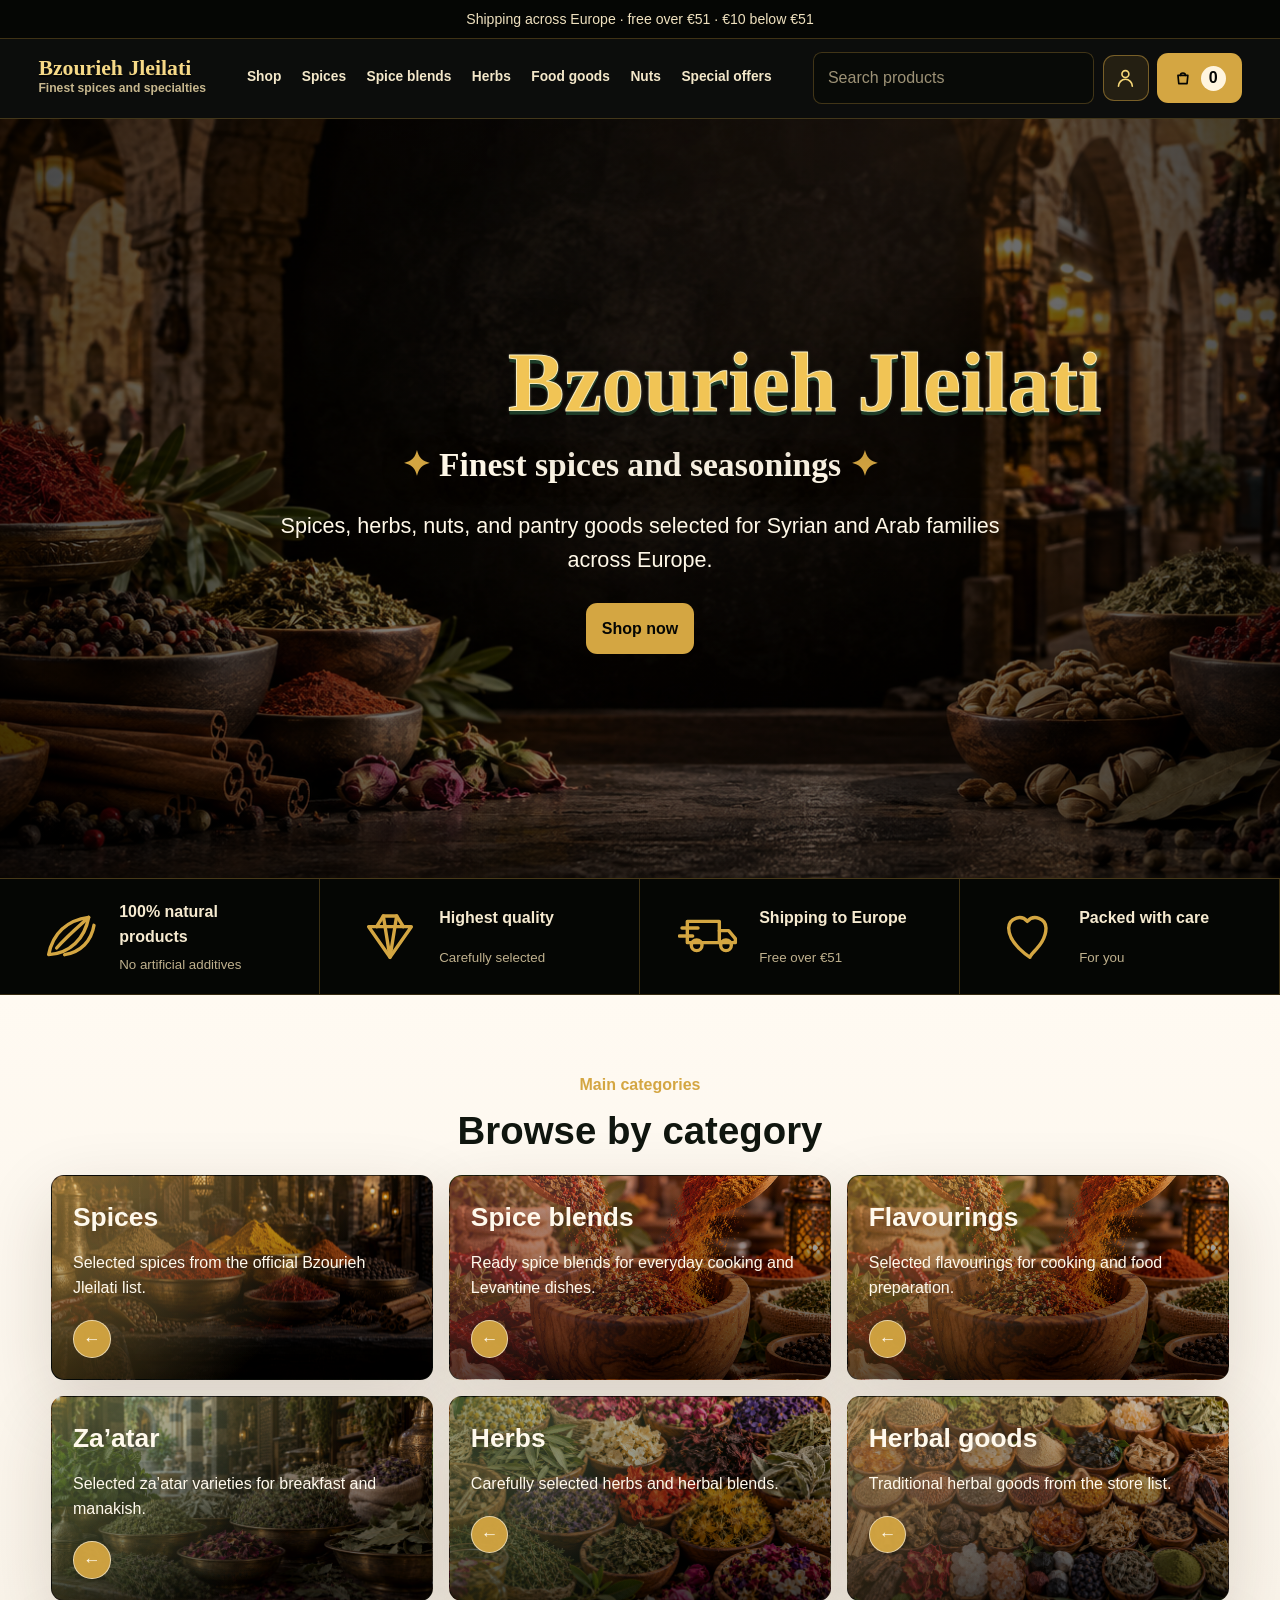
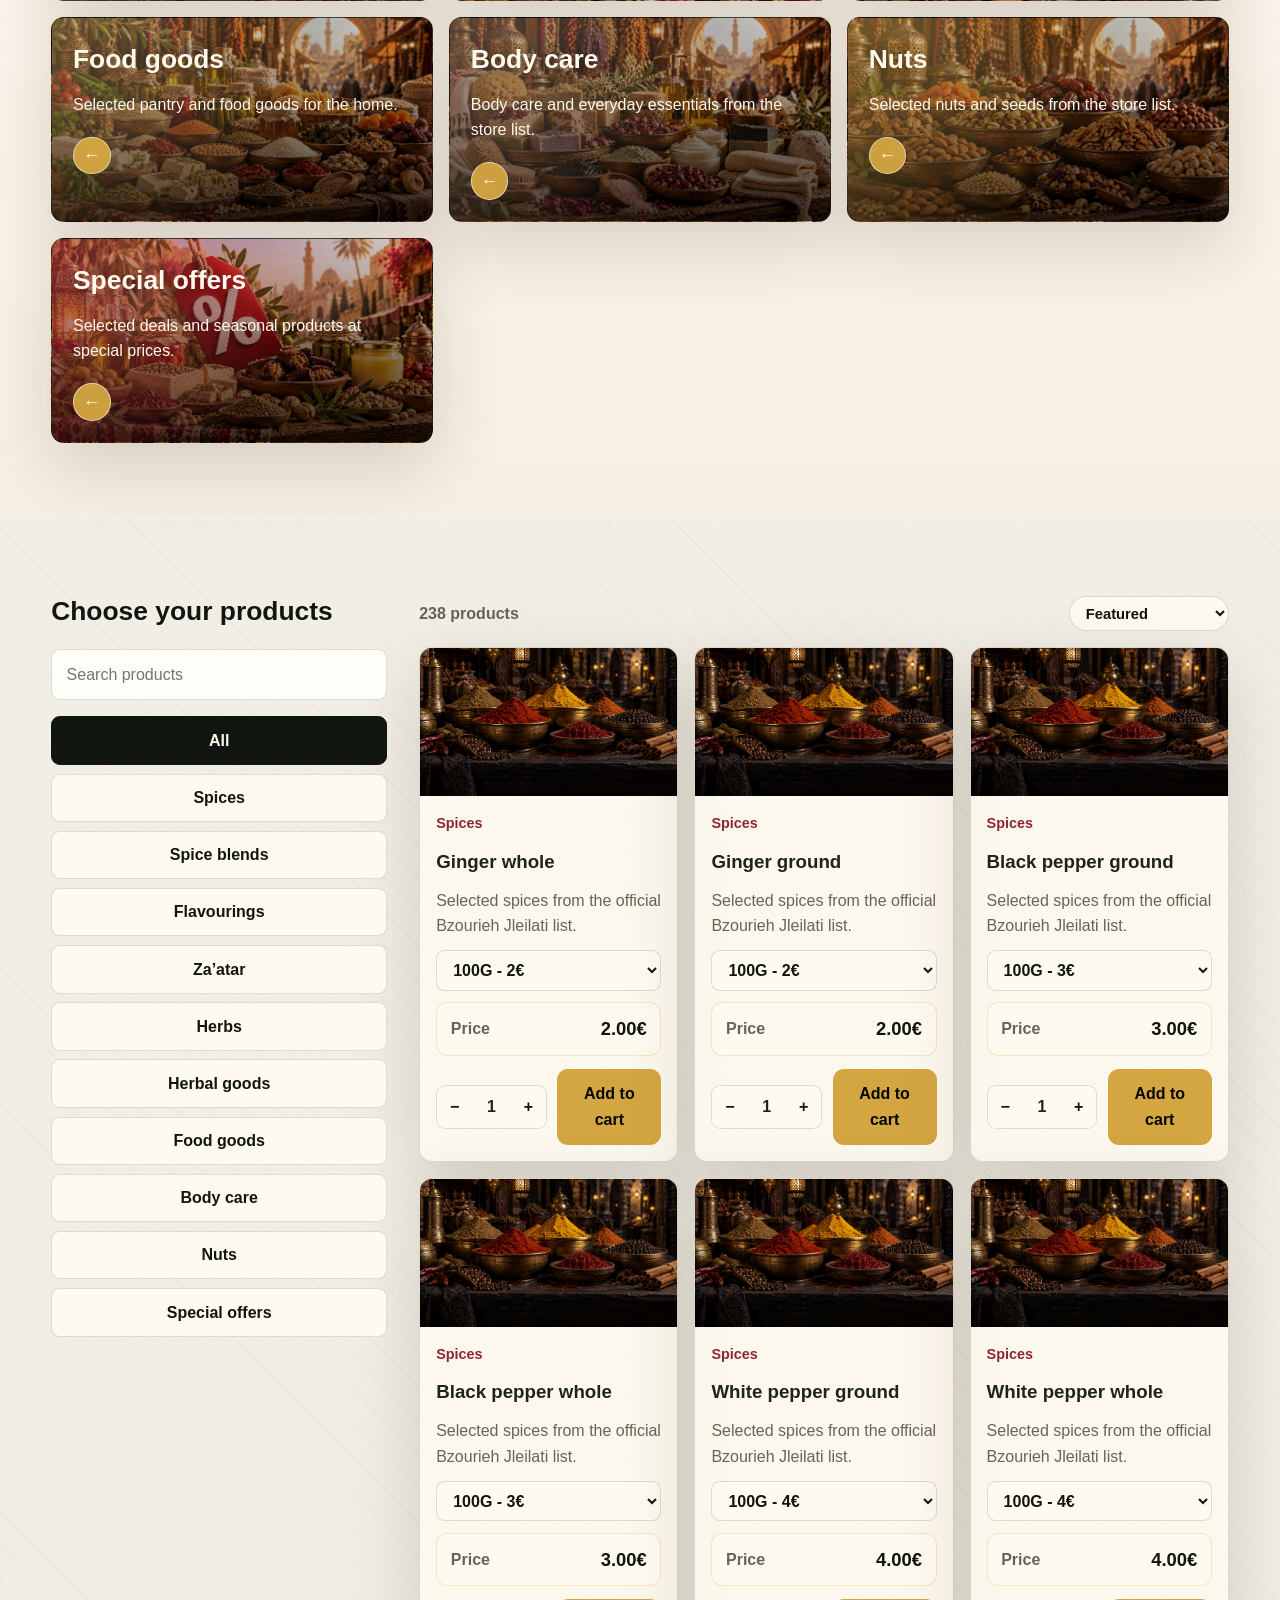
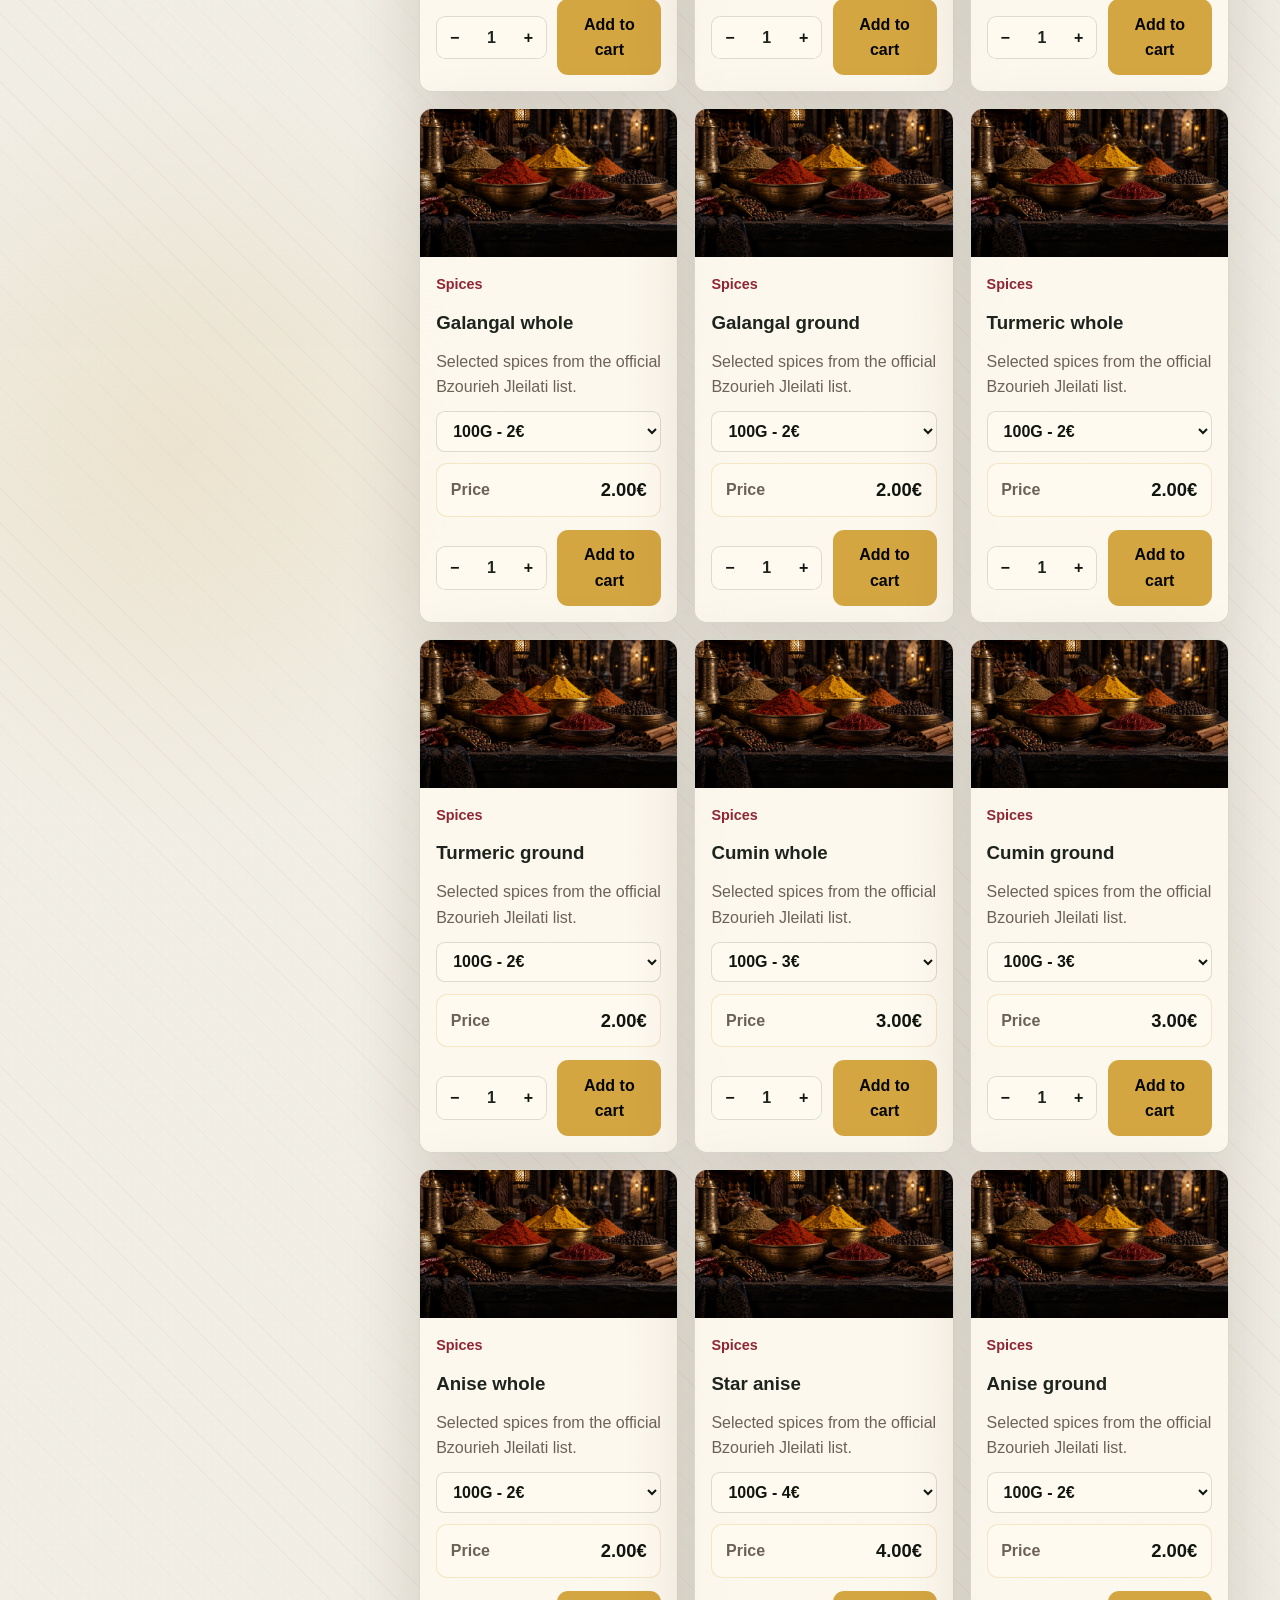
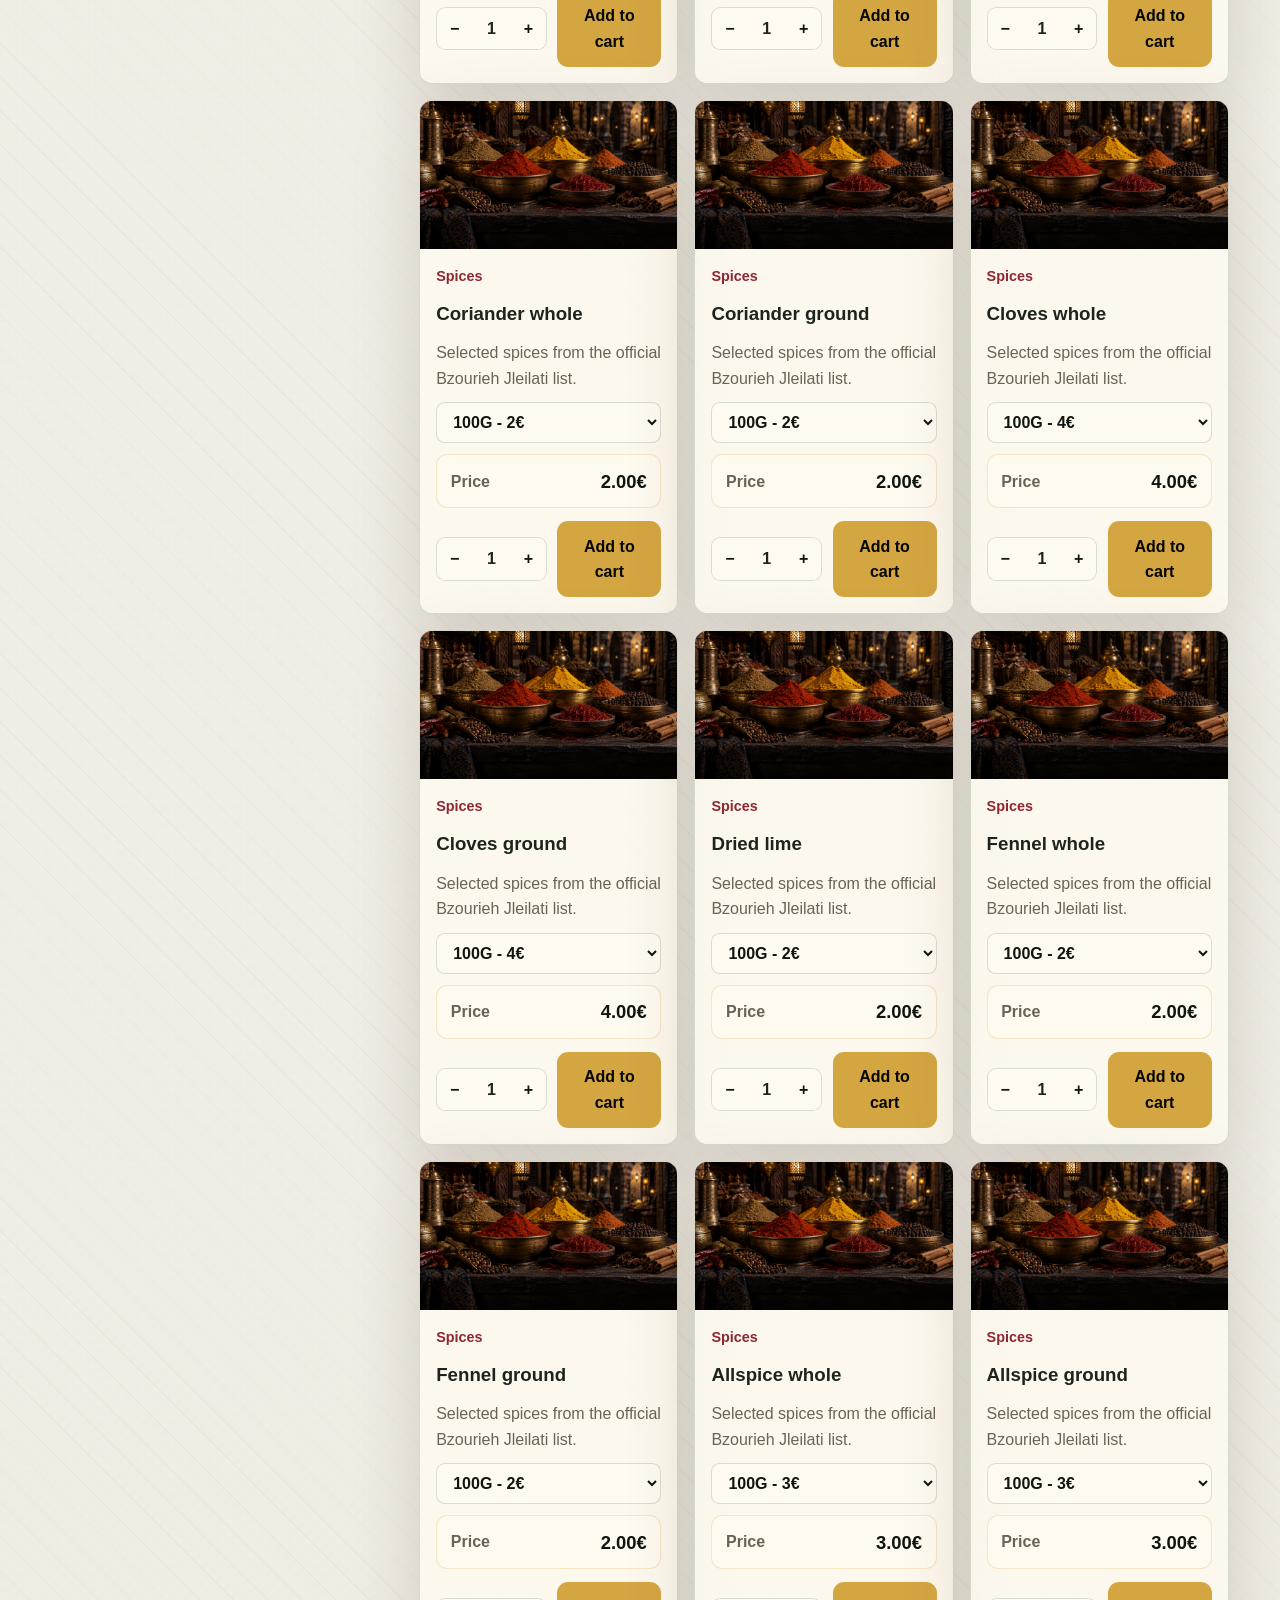
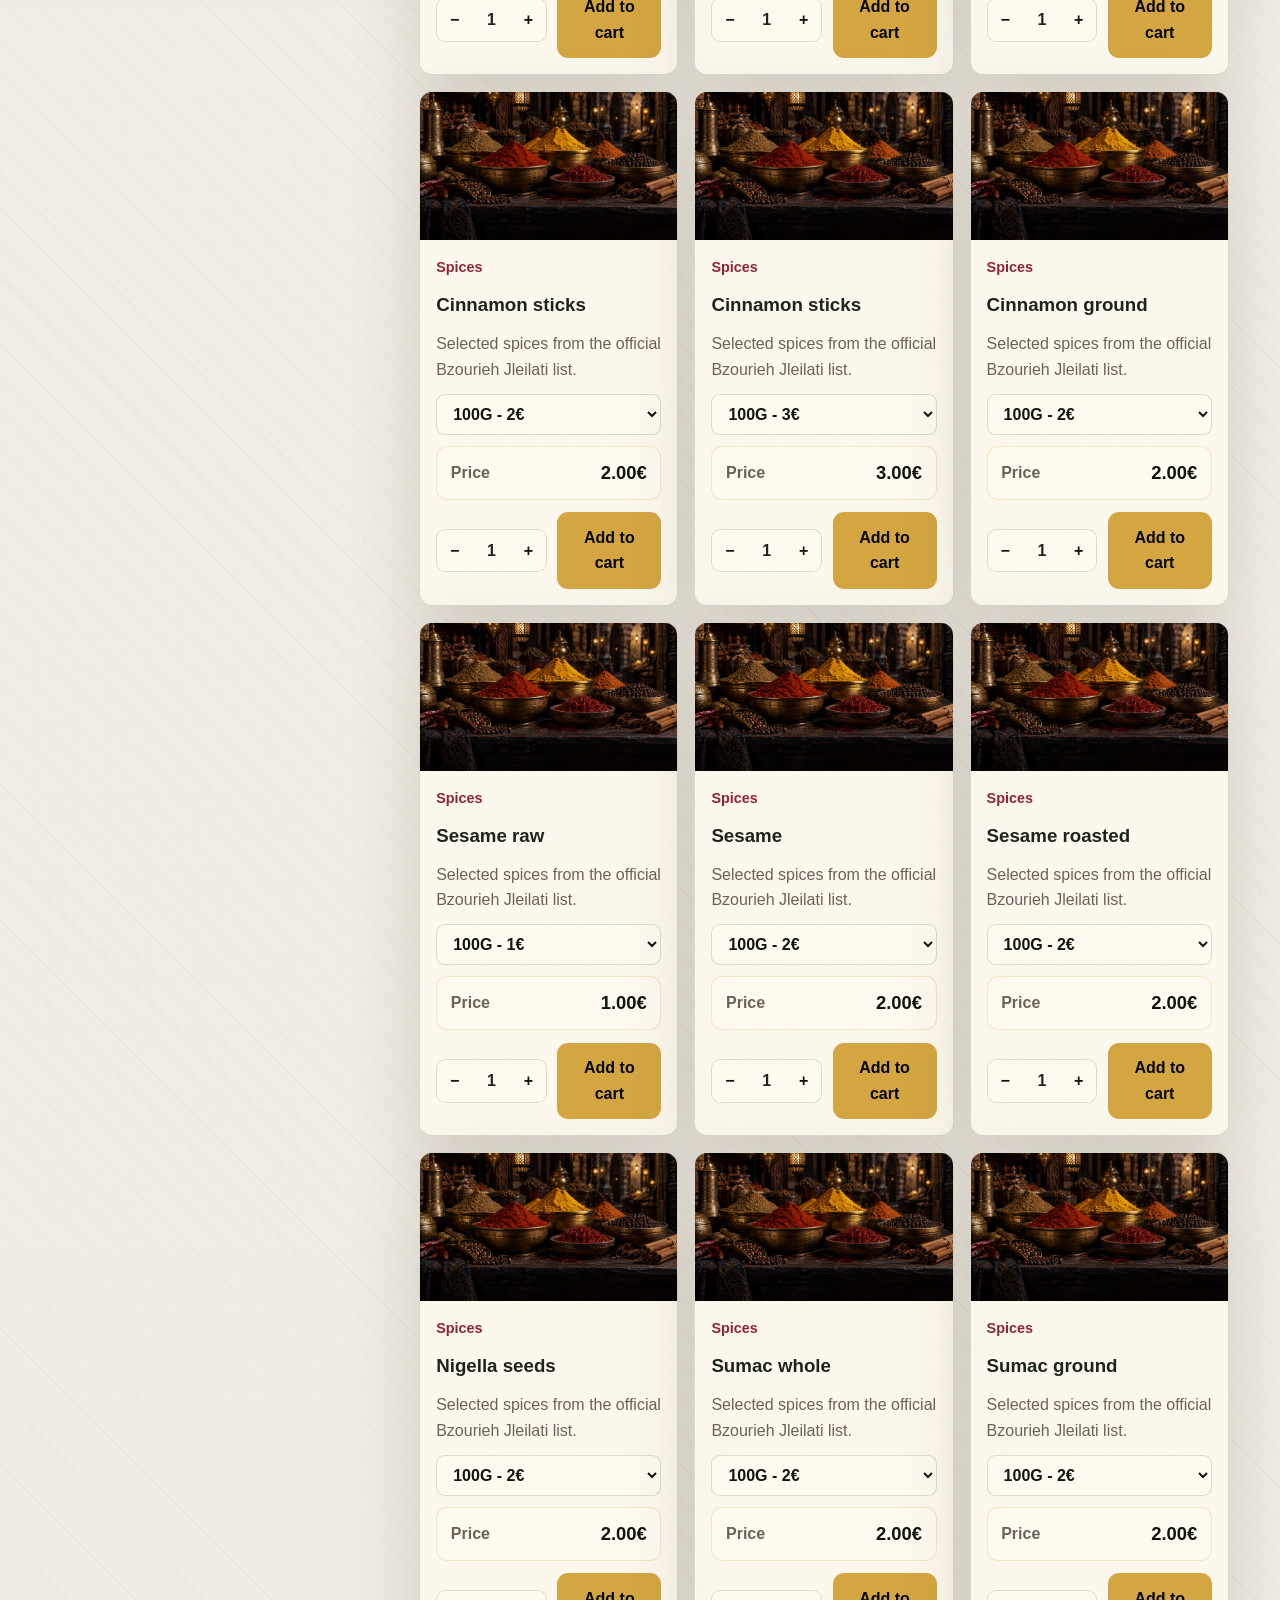
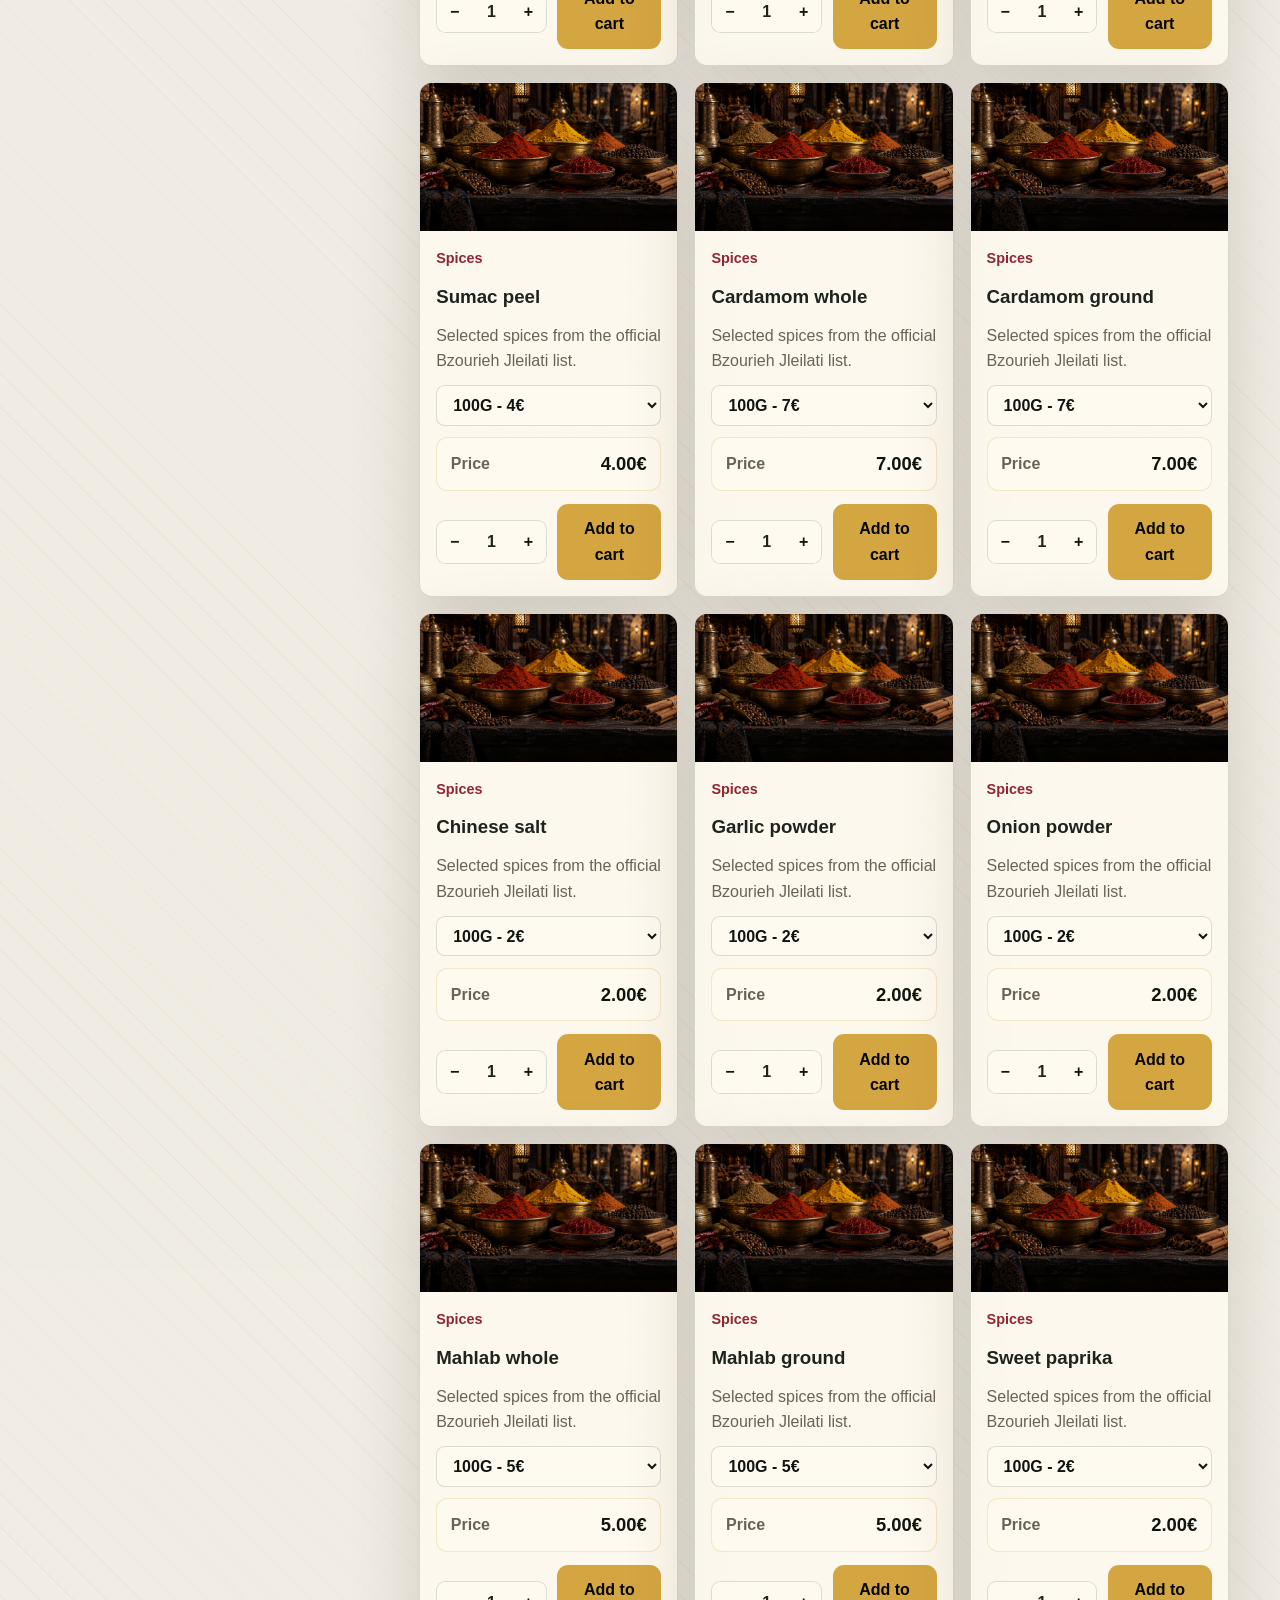
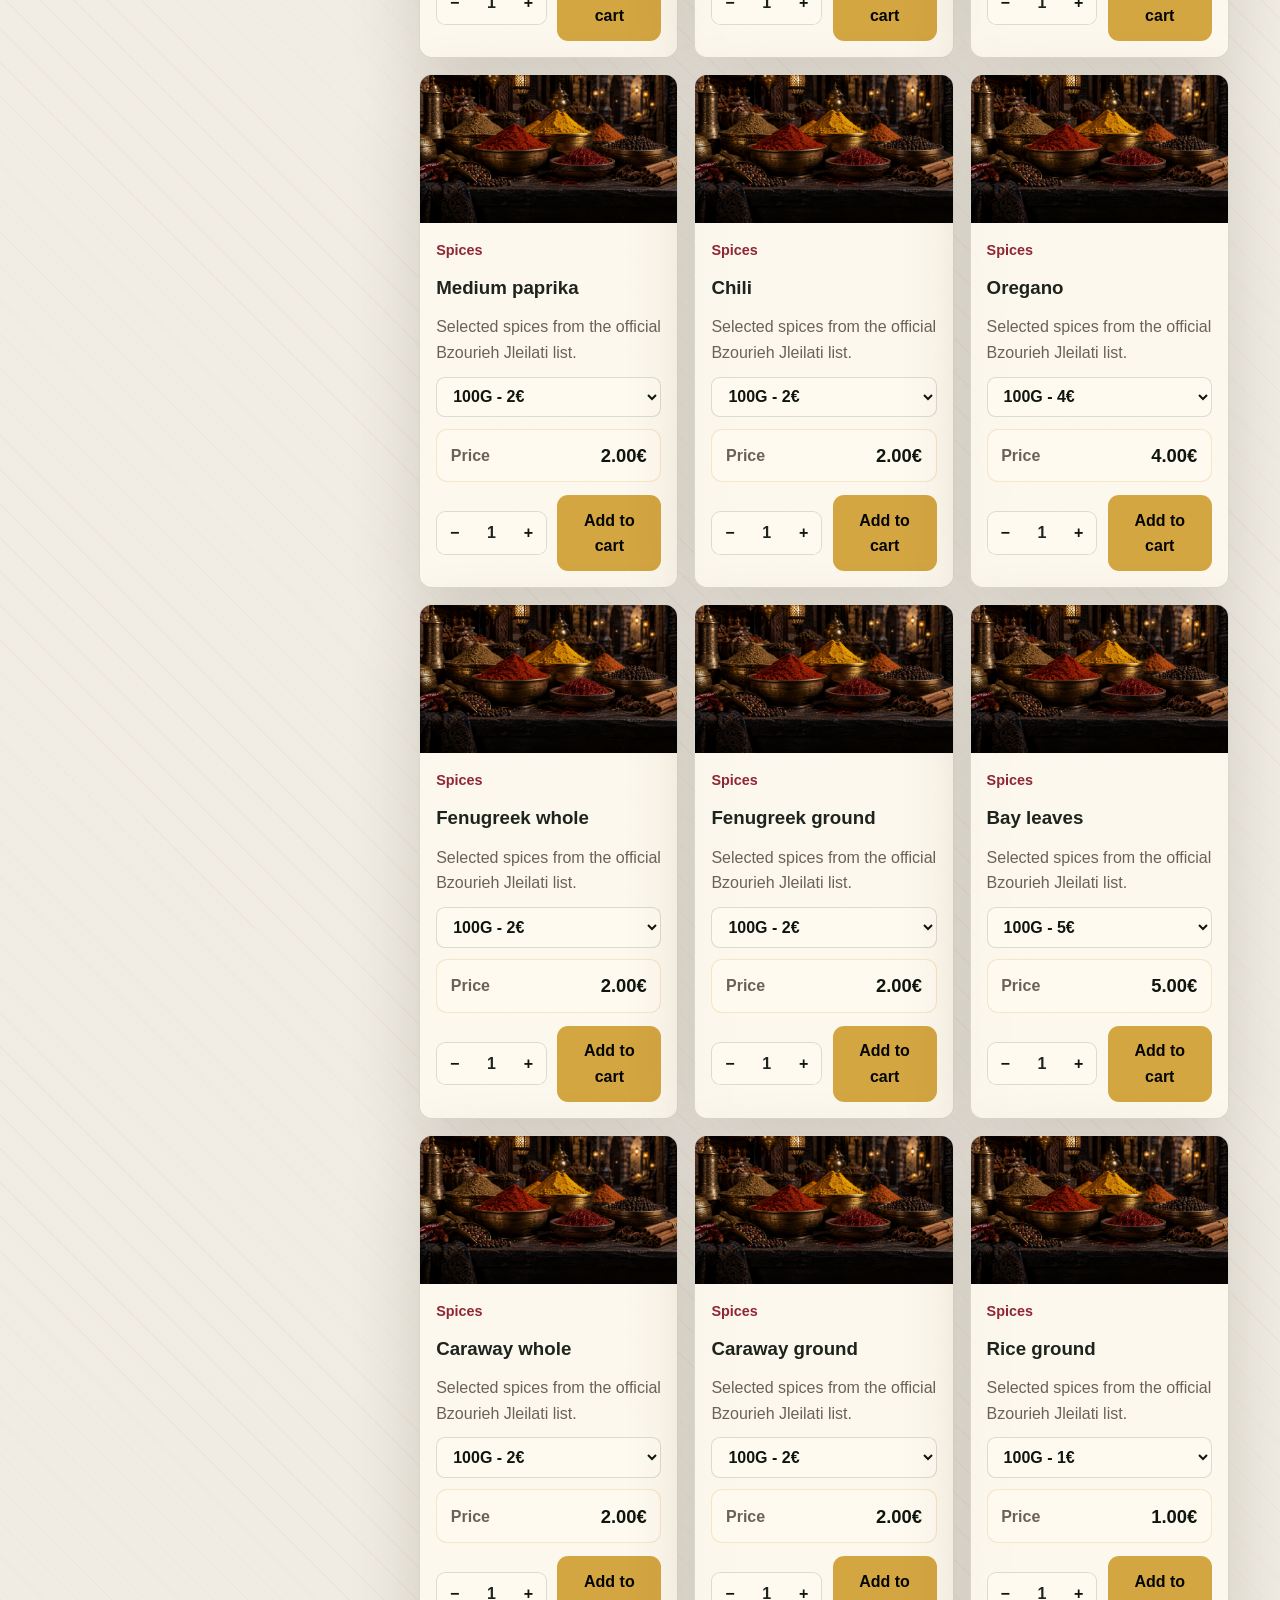
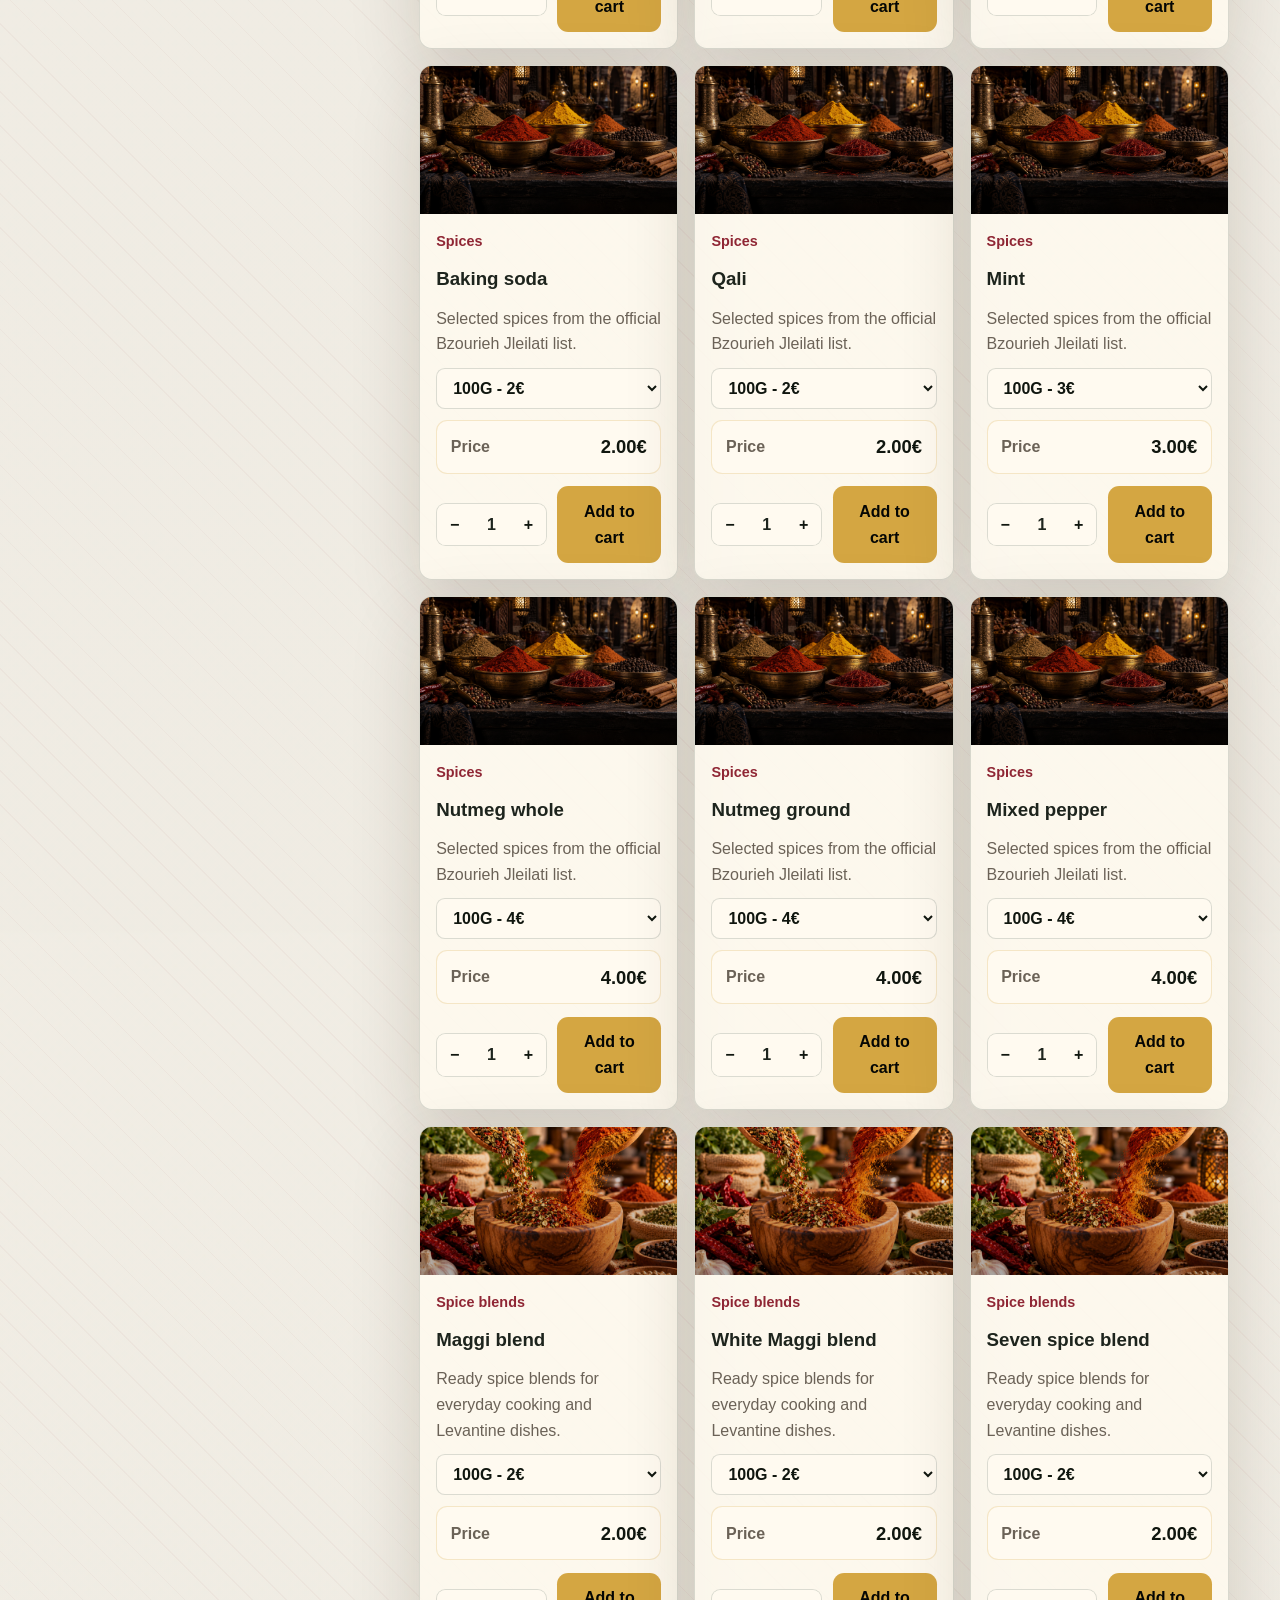
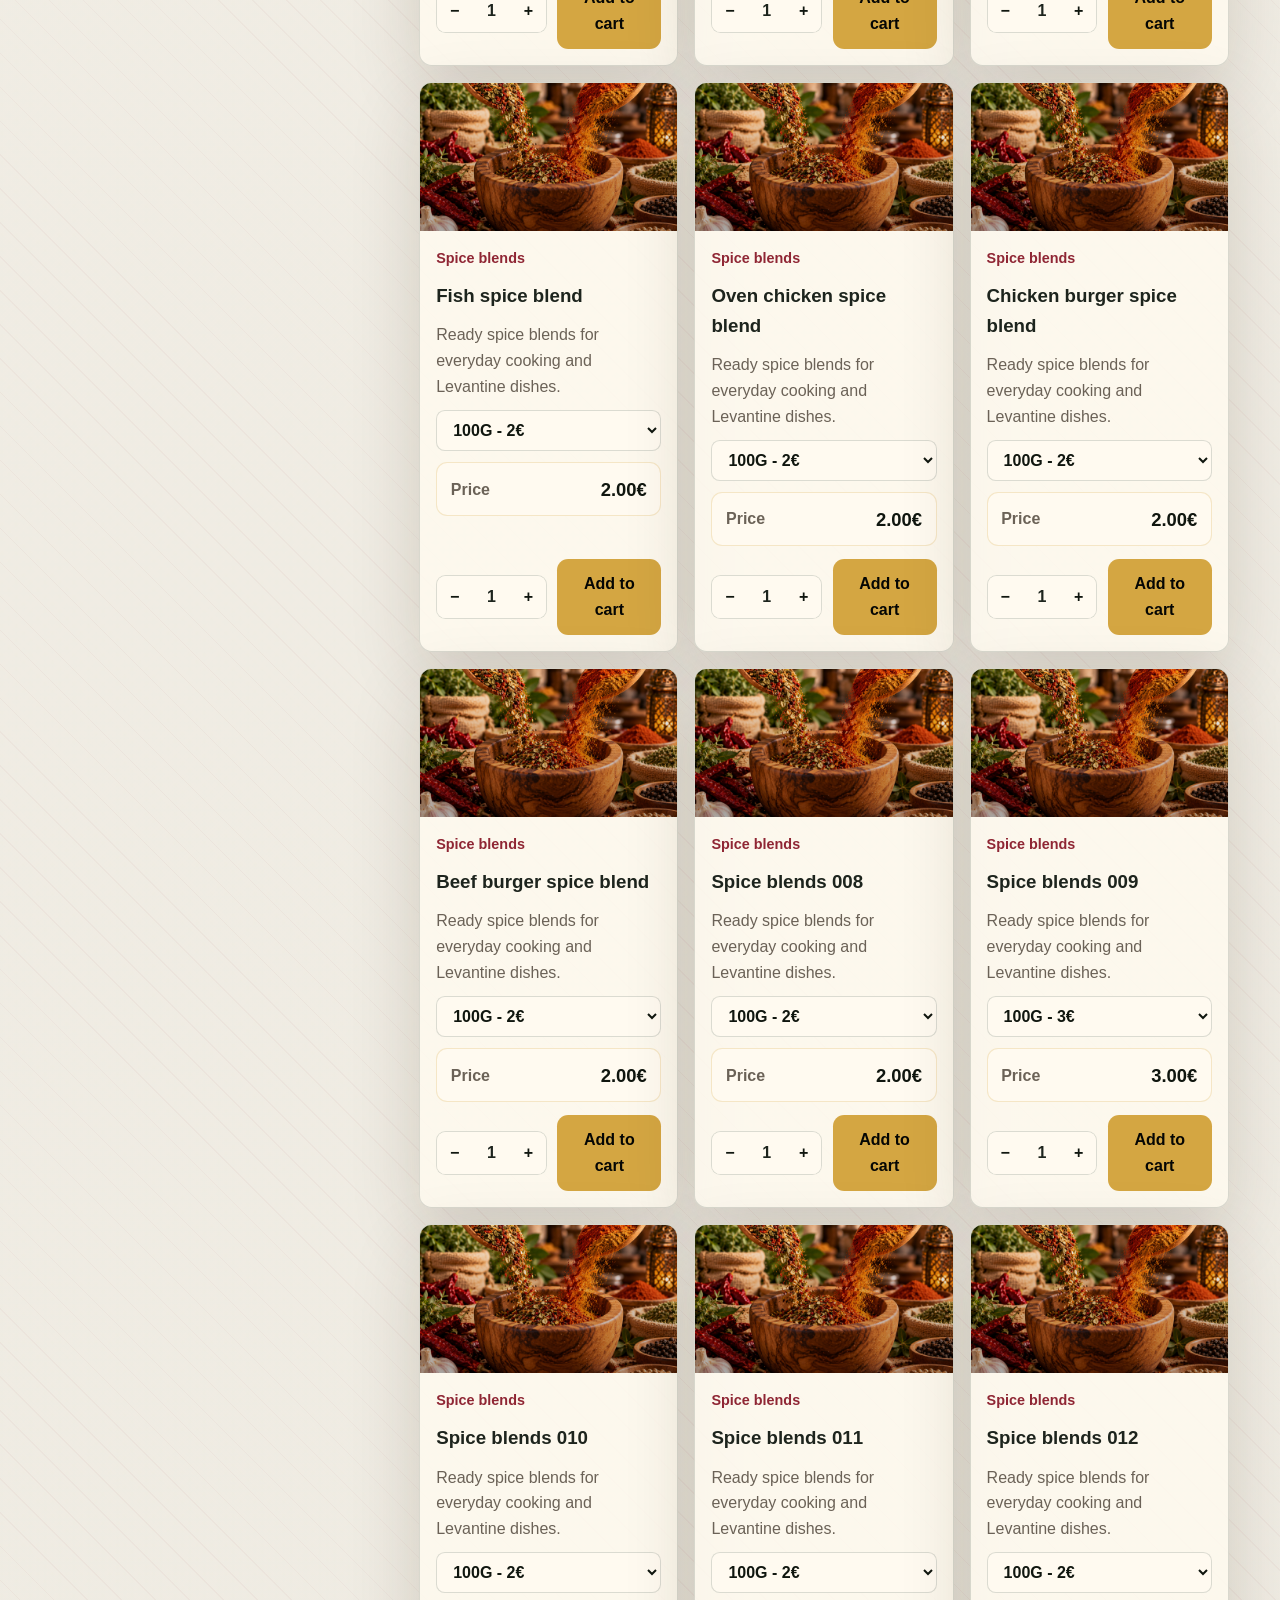
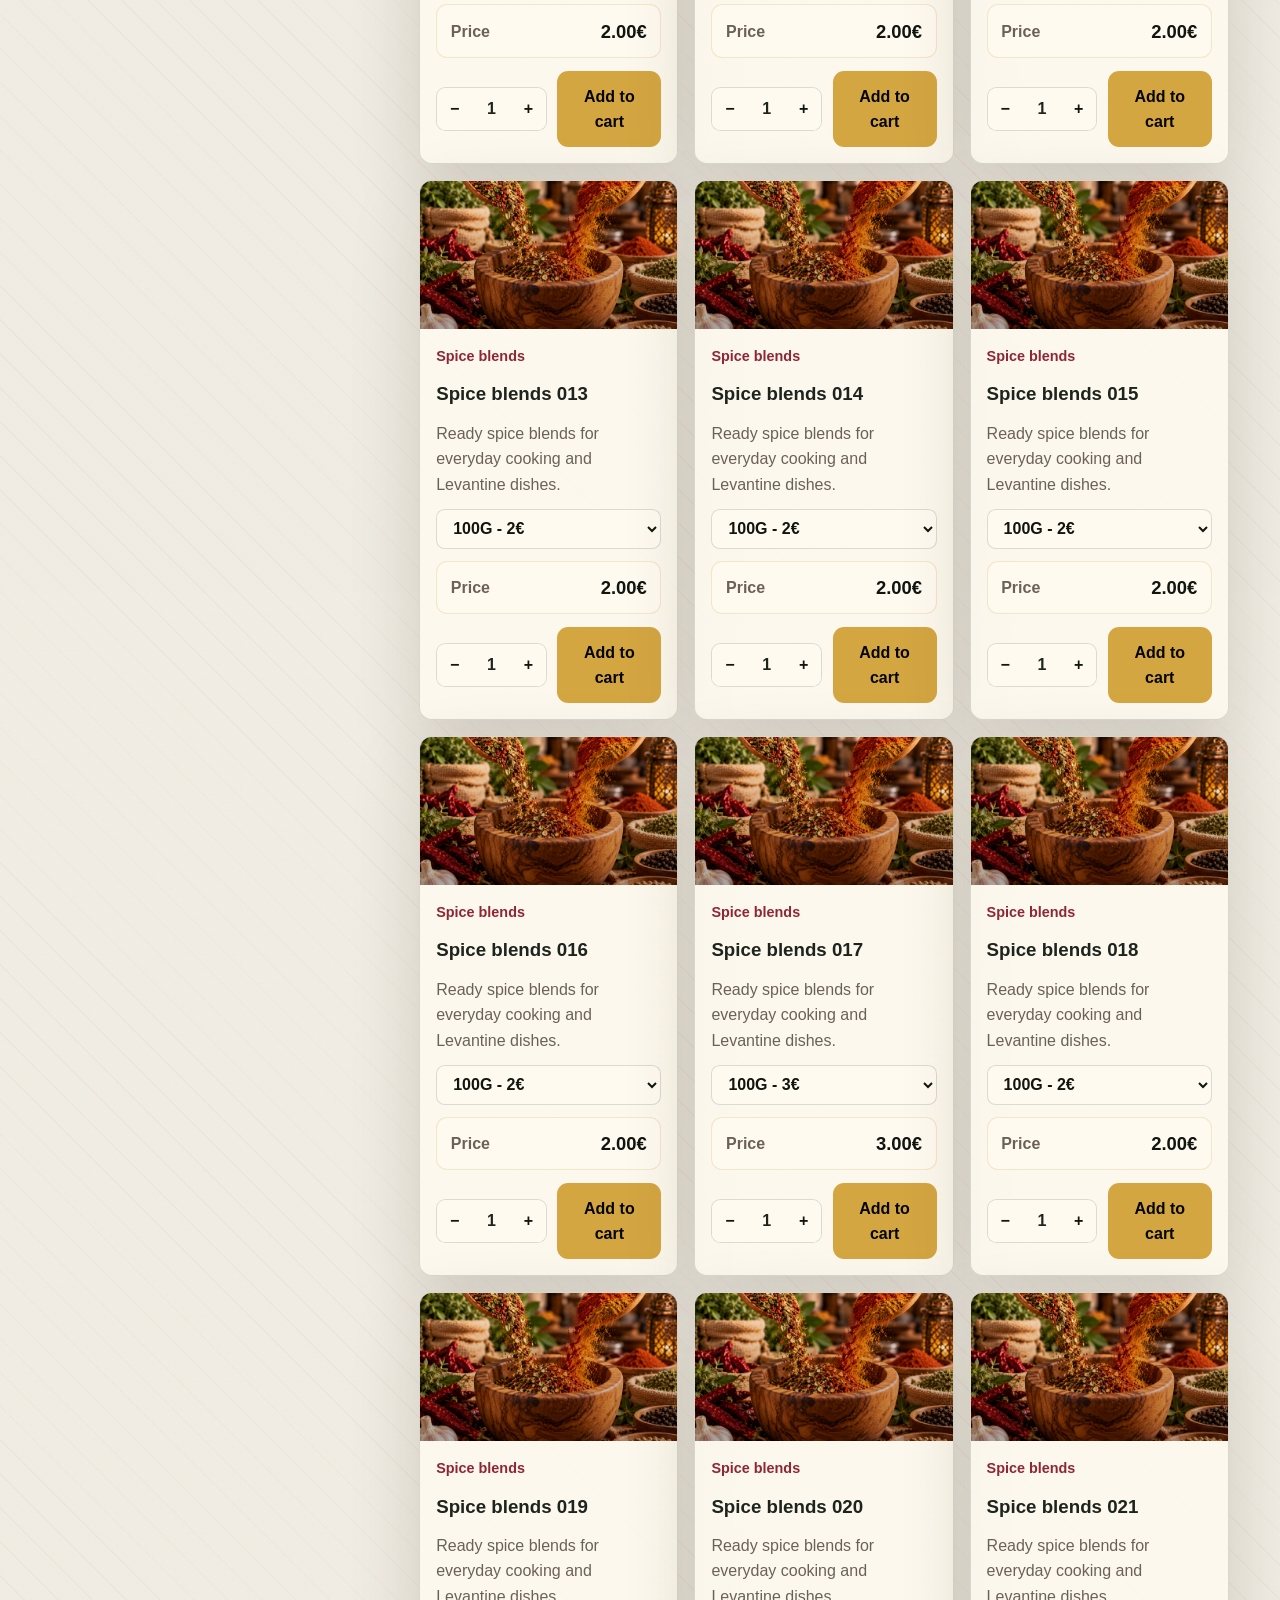
==== commit 9eca385b: "Add compact mobile hero and cart icon" ====
--- a/index.html
+++ b/index.html
@@ -49,6 +49,10 @@
           </svg>
         </button>
         <button class="cart-button" id="cartButton" type="button">
+          <svg aria-hidden="true" viewBox="0 0 24 24">
+            <path d="M6 9h12l-1 10H7L6 9Z" />
+            <path d="M9 9a3 3 0 0 1 6 0" />
+          </svg>
           <span data-i18n="cart">Cart</span>
           <strong id="cartCount">0</strong>
         </button>
--- a/styles.css
+++ b/styles.css
@@ -19,10 +19,15 @@
 }
 
 html {
+  width: 100%;
+  max-width: 100%;
+  overflow-x: hidden;
   scroll-behavior: smooth;
 }
 
 body {
+  width: 100%;
+  max-width: 100%;
   margin: 0;
   overflow-x: hidden;
   background:
@@ -36,6 +41,13 @@
 
 body[dir="ltr"] {
   font-family: Inter, "Segoe UI", Arial, sans-serif;
+}
+
+main,
+.site-header,
+.site-footer {
+  max-width: 100%;
+  overflow-x: hidden;
 }
 
 a {
@@ -206,7 +218,22 @@
 .cart-button {
   display: inline-flex;
   align-items: center;
-  gap: 0.55rem;
+  justify-content: center;
+  gap: 0.48rem;
+}
+
+.cart-button svg {
+  width: 1.24rem;
+  height: 1.24rem;
+  fill: none;
+  stroke: currentColor;
+  stroke-linecap: round;
+  stroke-linejoin: round;
+  stroke-width: 2;
+}
+
+.cart-button span {
+  display: none;
 }
 
 .cart-button strong {
@@ -719,6 +746,33 @@
 
 .product-grid {
   grid-template-columns: repeat(3, minmax(0, 1fr));
+}
+
+.empty-products {
+  grid-column: 1 / -1;
+  display: grid;
+  place-items: center;
+  gap: 0.9rem;
+  min-height: 16rem;
+  padding: 2rem;
+  border: 1px solid rgba(31, 59, 44, 0.14);
+  border-radius: 0.9rem;
+  background: rgba(255, 250, 242, 0.86);
+  color: var(--green);
+  text-align: center;
+}
+
+.empty-products strong {
+  font-size: 1.15rem;
+}
+
+.empty-products button {
+  border: 0;
+  border-radius: 999px;
+  background: var(--gold);
+  color: #050604;
+  padding: 0.68rem 1rem;
+  font-weight: 900;
 }
 
 .product-card {
@@ -1962,269 +2016,458 @@
 }
 
 @media (max-width: 720px) {
+  body {
+    background: #fffaf2;
+  }
+
   .topline {
-    font-size: 0.84rem;
+    padding: 0.36rem 0.7rem;
+    font-size: 0.76rem;
   }
 
   .site-header {
-    gap: 0.65rem;
-    padding: 0.75rem 1rem;
+    grid-template-columns: minmax(0, 1fr) auto auto;
+    gap: 0.55rem;
+    padding: 0.62rem 0.72rem 0.72rem;
   }
 
   .brand {
-    justify-content: center;
+    justify-content: flex-start;
+    min-width: 0;
   }
 
   .brand strong {
-    font-size: 1.65rem;
+    font-size: 1.2rem;
+    white-space: nowrap;
   }
 
   .brand small {
-    font-size: 0.72rem;
+    display: none;
   }
 
   .main-nav {
+    display: none;
+  }
+
+  .header-actions {
+    display: contents;
+  }
+
+  .header-search {
+    display: none;
+  }
+
+  .icon-button {
+    width: 2.45rem;
+    height: 2.45rem;
+  }
+
+  .icon-button svg {
+    display: none;
+  }
+
+  .icon-button::before {
+    content: "⋯";
+    color: #f6d987;
+    font-size: 1.55rem;
+    font-weight: 900;
+    line-height: 1;
+  }
+
+  .cart-button {
+    width: 2.75rem;
+    height: 2.45rem;
+    min-height: 2.45rem;
+    padding: 0;
+    border-radius: 0.72rem;
+  }
+
+  .cart-button svg {
+    width: 1.2rem;
+    height: 1.2rem;
+  }
+
+  .cart-button strong {
+    min-width: 1.25rem;
+    height: 1.25rem;
+    font-size: 0.78rem;
+  }
+
+  .hero {
     display: grid;
-    grid-auto-flow: column;
-    grid-auto-columns: max-content;
-    justify-content: start;
-    width: 100%;
-    gap: 0.45rem;
-    padding-bottom: 0.35rem;
-  }
-
-  .main-nav a {
-    padding: 0.48rem 0.68rem;
-    border: 1px solid rgba(212, 166, 66, 0.22);
-    border-radius: 999px;
-    background: rgba(255, 250, 240, 0.05);
-    font-size: 0.86rem;
-  }
-
-  .header-actions {
-    display: grid;
-    grid-template-columns: 1fr auto auto;
-    width: 100%;
-    gap: 0.5rem;
-  }
-
-  .header-search {
-    grid-column: 1 / -1;
-  }
-
-  .header-actions select {
-    width: 4.35rem;
-    min-width: 4.35rem;
-    padding-inline: 0.45rem;
-  }
-
-  .icon-button {
-    width: 2.75rem;
-    height: 2.75rem;
-  }
-
-  .cart-button {
-    min-height: 2.75rem;
-    padding: 0.55rem 0.75rem;
-  }
-
-  .hero {
-    min-height: 560px;
-  }
-
-  .hero h1 {
-    max-width: 9ch;
-    font-size: clamp(3.2rem, 18vw, 5.4rem);
+    min-height: 11rem;
+    place-items: end start;
+    padding: 0.85rem 0.72rem;
+    border-bottom: 1px solid rgba(212, 166, 66, 0.28);
+  }
+
+  .hero img {
+    object-position: center bottom;
+  }
+
+  .hero-overlay {
+    background:
+      linear-gradient(90deg, rgba(5, 6, 4, 0.86), rgba(5, 6, 4, 0.48)),
+      linear-gradient(180deg, rgba(5, 6, 4, 0.2), rgba(5, 6, 4, 0.68));
   }
 
   .hero-content {
-    margin-top: 1.5rem;
+    width: min(100%, 22rem);
+    margin: 0;
+    justify-items: start;
+    text-align: start;
   }
 
   body[dir="rtl"] .hero-content {
-    transform: none;
+    justify-items: end;
+    text-align: end;
+  }
+
+  .hero-logo {
+    display: none;
   }
 
   .hero-line {
-    font-size: 1.25rem;
+    margin: 0;
+    font-size: 1.02rem;
+    line-height: 1.2;
+  }
+
+  .hero-line::before,
+  .hero-line::after,
+  .hero p:not(.eyebrow),
+  .hero-actions {
+    display: none;
   }
 
   .category-band .section-heading {
+    margin-bottom: 0.85rem;
     text-align: start;
+  }
+
+  .category-band .section-heading .eyebrow {
+    display: none;
+  }
+
+  .category-band .section-heading h2 {
+    font-size: 1.42rem;
   }
 
   .category-grid {
     display: flex;
     grid-template-columns: none;
-    gap: 0.75rem;
-    margin-inline: -0.85rem;
-    padding: 0 0.85rem 0.25rem;
+    gap: 0.62rem;
+    max-width: 100%;
+    margin-inline: 0;
+    padding: 0 0 0.35rem;
     overflow-x: auto;
+    overscroll-behavior-inline: contain;
     scroll-snap-type: x mandatory;
+    scrollbar-width: none;
+  }
+
+  .category-grid::-webkit-scrollbar,
+  .filters::-webkit-scrollbar {
+    display: none;
   }
 
   .category-band,
   .shop-shell {
-    padding: 1.35rem 0.85rem;
+    padding: 1.1rem 0.72rem;
+  }
+
+  .category-band {
+    border-top: 1px solid rgba(212, 166, 66, 0.22);
+    background:
+      linear-gradient(180deg, #fffaf2 0%, #fffaf2 72%, #f7efe3 100%),
+      repeating-linear-gradient(45deg, rgba(212, 166, 66, 0.08) 0 1px, transparent 1px 22px);
   }
 
   .category-card {
-    flex: 0 0 min(78vw, 21rem);
-    min-height: 8.8rem;
-    padding: 1rem;
+    flex: 0 0 9.4rem;
+    min-height: 7.25rem;
+    padding: 0.7rem;
+    border-radius: 0.7rem;
     scroll-snap-align: start;
   }
 
   .category-card h3 {
-    font-size: 1.28rem;
+    position: absolute;
+    inset-inline: 0.72rem;
+    bottom: 0.86rem;
+    font-size: 1.02rem;
+    line-height: 1.2;
   }
 
   .category-card p {
+    display: none;
+  }
+
+  .category-card button {
+    position: absolute;
+    inset: 0;
+    width: 100%;
+    height: 100%;
+    border: 0;
+    border-radius: 0;
+    background: transparent;
+  }
+
+  .category-card button::after {
+    position: absolute;
+    inset-inline-end: 0.7rem;
+    bottom: 0.7rem;
+    display: grid;
+    place-items: center;
+    width: 1.75rem;
+    height: 1.75rem;
+    border-radius: 50%;
+    background: var(--gold);
+    color: #fff9ec;
+    content: "←";
+    font-size: 0.95rem;
+  }
+
+  .shop-sidebar {
+    top: 4.95rem;
+    margin: 0 0 0.78rem;
+    padding: 0.72rem;
+    border: 1px solid rgba(31, 59, 44, 0.12);
+    border-radius: 0.78rem;
+    background: rgba(255, 250, 242, 0.98);
+    box-shadow: 0 10px 26px rgba(51, 32, 13, 0.1);
+  }
+
+  .shop-sidebar .section-heading {
+    margin-bottom: 0.55rem;
+  }
+
+  .shop-sidebar .section-heading h2 {
+    font-size: 1.18rem;
+  }
+
+  .shop-sidebar .search-box {
+    margin-bottom: 0.52rem;
+  }
+
+  .shop-sidebar .search-box input {
+    min-height: 2.55rem;
+    border-radius: 999px;
+  }
+
+  .filters {
+    display: flex;
+    gap: 0.42rem;
+    max-width: 100%;
+    margin: 0;
+    padding: 0.02rem 0 0.2rem;
+    overflow-x: auto;
+    overscroll-behavior-inline: contain;
+    scrollbar-width: none;
+  }
+
+  .filter-btn {
+    flex: 0 0 auto;
+    min-height: 2.15rem;
+    padding: 0.48rem 0.72rem;
+    border-radius: 999px;
+    font-size: 0.83rem;
+    white-space: nowrap;
+  }
+
+  .product-toolbar {
+    align-items: center;
+    gap: 0.6rem;
+    margin-bottom: 0.72rem;
+  }
+
+  .product-toolbar p {
+    font-size: 0.82rem;
+  }
+
+  .product-toolbar select {
+    min-width: 7.8rem;
+    max-width: 48%;
+    padding: 0.42rem 0.56rem;
+    font-size: 0.78rem;
+  }
+
+  .product-grid {
+    grid-template-columns: repeat(2, minmax(0, 1fr));
+    gap: 0.62rem;
+  }
+
+  .product-card {
+    min-height: auto;
+    border-radius: 0.72rem;
+    box-shadow: 0 8px 24px rgba(51, 32, 13, 0.11);
+  }
+
+  .product-media {
+    flex-basis: 6.8rem;
+    height: 6.8rem;
+  }
+
+  .product-body {
+    grid-template-rows: auto auto minmax(2.35rem, auto) auto auto;
+    gap: 0.42rem;
+    padding: 0.58rem;
+  }
+
+  .product-category {
+    font-size: 0.72rem;
+  }
+
+  .product-body h3 {
     display: -webkit-box;
     overflow: hidden;
-    margin: 0.45rem 0 0.8rem;
-    font-size: 0.86rem;
+    min-height: 2.34rem;
+    font-size: 0.92rem;
+    line-height: 1.28;
     -webkit-box-orient: vertical;
     -webkit-line-clamp: 2;
-  }
-
-  .shop-sidebar {
-    top: 0;
-    margin-inline: -0.35rem;
-    padding: 0.75rem;
-    border-radius: 0.7rem;
-  }
-
-  .product-grid {
-    grid-template-columns: 1fr;
-    gap: 0.75rem;
-  }
-
-  .product-card {
-    min-height: auto;
-    border-radius: 0.65rem;
-  }
-
-  .product-media {
-    flex-basis: 7rem;
-    height: 7rem;
-  }
-
-  .product-body {
-    grid-template-rows: auto auto minmax(2.5rem, auto) auto auto;
-    gap: 0.48rem;
-    padding: 0.72rem;
-  }
-
-  .product-category {
-    font-size: 0.78rem;
-  }
-
-  .product-body h3 {
-    font-size: 1rem;
-    line-height: 1.35;
   }
 
   .product-desc {
     display: -webkit-box;
     overflow: hidden;
-    font-size: 0.84rem;
-    line-height: 1.45;
+    font-size: 0.74rem;
+    line-height: 1.35;
     -webkit-box-orient: vertical;
     -webkit-line-clamp: 2;
   }
 
   .variant-select {
-    padding: 0.52rem 0.55rem;
-    font-size: 0.85rem;
+    min-height: 2rem;
+    padding: 0.38rem 0.44rem;
+    font-size: 0.74rem;
   }
 
   .product-price {
-    padding: 0.55rem 0.6rem;
-    font-size: 0.84rem;
+    padding: 0.46rem 0.5rem;
+    border-radius: 0.55rem;
+    font-size: 0.73rem;
   }
 
   .product-price strong {
-    font-size: 1rem;
+    font-size: 0.9rem;
   }
 
   .add {
-    padding: 0.65rem 0.7rem;
+    min-height: 2.28rem;
+    padding: 0.44rem 0.55rem;
+    border-radius: 0.55rem;
+    font-size: 0.82rem;
   }
 
   .trust-strip {
-    grid-template-columns: 1fr;
-  }
-
-  .trust-strip div {
-    border-inline-end: 0;
-    border-bottom: 1px solid rgba(212, 166, 66, 0.2);
+    display: none;
   }
 
   .footer-shell,
   body[dir="rtl"] .footer-shell {
-    grid-template-columns: repeat(2, minmax(0, 1fr));
-    gap: 1.8rem 1.2rem;
+    grid-template-columns: 1fr;
+    gap: 0.8rem;
+    width: min(100% - 1.4rem, 32rem);
+    padding: 1.5rem 0 1.15rem;
   }
 
   .footer-shell {
     grid-template-areas:
-      "about contact"
-      "shop service";
+      "contact"
+      "service"
+      "shop"
+      "about";
   }
 
   body[dir="rtl"] .footer-shell {
     grid-template-areas:
-      "contact about"
-      "service shop";
+      "contact"
+      "service"
+      "shop"
+      "about";
+  }
+
+  .footer-about-cta,
+  .footer-shop,
+  .footer-service,
+  .footer-contact,
+  body[dir="rtl"] .footer-about-cta,
+  body[dir="rtl"] .footer-shop,
+  body[dir="rtl"] .footer-service,
+  body[dir="rtl"] .footer-contact {
+    justify-items: stretch;
+    width: 100%;
+    padding: 0.95rem;
+    border: 1px solid rgba(212, 166, 66, 0.16);
+    border-radius: 0.78rem;
+    background: rgba(255, 250, 242, 0.035);
+    text-align: start;
+  }
+
+  .footer-shell h3 {
+    margin: 0 0 0.35rem;
+    font-size: 1rem;
+  }
+
+  .footer-text-link,
+  .footer-contact a,
+  .footer-shop a,
+  .footer-service span {
+    font-size: 0.92rem;
+    line-height: 1.4;
+  }
+
+  .footer-shop {
+    grid-template-columns: repeat(2, minmax(0, 1fr));
+    gap: 0.48rem 0.8rem;
+  }
+
+  .footer-shop h3 {
+    grid-column: 1 / -1;
+  }
+
+  .footer-service span {
+    width: 100%;
+  }
+
+  .footer-contact a,
+  body[dir="rtl"] .footer-contact a {
+    justify-content: flex-start;
+    text-align: start;
+  }
+
+  .footer-address-block {
+    margin-top: 0.45rem;
+    padding-top: 0.7rem;
+  }
+
+  .footer-social div {
+    justify-content: flex-start;
   }
 
   .footer-bottom {
     flex-direction: column;
+    align-items: center;
+    padding: 1rem 0 1.2rem;
+    text-align: center;
   }
 
   .footer-brand-row {
-    align-items: stretch;
+    align-items: center;
     flex-direction: column;
+    gap: 0.8rem;
+    padding: 1.15rem 1rem;
     text-align: center;
   }
 
-  .filters {
-    display: flex;
-    gap: 0.5rem;
-    margin-inline: -0.2rem;
-    padding: 0.1rem 0.2rem 0.45rem;
-    overflow-x: auto;
-    scrollbar-width: thin;
-  }
-
-  .filter-btn {
-    flex: 0 0 auto;
-    padding: 0.55rem 0.75rem;
-    white-space: nowrap;
-  }
-
-  .shop-sidebar .section-heading {
-    margin-bottom: 0.75rem;
-  }
-
-  .shop-sidebar .search-box {
-    margin-bottom: 0.55rem;
-  }
-
-  .product-toolbar {
-    align-items: center;
-    flex-direction: row;
-  }
-
-  .product-toolbar select {
-    min-width: 8.5rem;
-    max-width: 48%;
+  .footer-brand-row label {
+    justify-content: center;
   }
 
   .buy-row {
     grid-template-columns: 1fr;
-    gap: 0.45rem;
+    gap: 0.38rem;
   }
 
   .two-fields {
@@ -2237,7 +2480,7 @@
 
   .stepper {
     width: 100%;
-    height: 2.45rem;
+    height: 2.18rem;
     grid-template-columns: 1fr 1fr 1fr;
   }
 
@@ -2262,7 +2505,7 @@
   }
 
   .category-card {
-    flex-basis: min(83vw, 18rem);
+    flex-basis: 8.9rem;
   }
 
   .shop-shell {
@@ -2284,23 +2527,23 @@
   }
 
   .product-media {
-    flex-basis: 8rem;
-    height: 8rem;
+    flex-basis: 6.4rem;
+    height: 6.4rem;
   }
 
   .footer-shell,
   body[dir="rtl"] .footer-shell {
     grid-template-columns: 1fr;
-    gap: 1.55rem;
+    gap: 0.8rem;
   }
 
   .footer-shell,
   body[dir="rtl"] .footer-shell {
     grid-template-areas:
       "contact"
-      "about"
+      "service"
       "shop"
-      "service";
+      "about";
   }
 
   .footer-contact,
@@ -2311,20 +2554,20 @@
   body[dir="rtl"] .footer-about-cta,
   body[dir="rtl"] .footer-shop,
   body[dir="rtl"] .footer-service {
-    justify-items: center;
-    text-align: center;
+    justify-items: stretch;
+    text-align: start;
   }
 
   body[dir="rtl"] .footer-contact a,
   body[dir="rtl"] .footer-address-link,
   .footer-contact a,
   .footer-address-link {
-    justify-content: center;
-    text-align: center;
+    justify-content: flex-start;
+    text-align: start;
   }
 
   .footer-social div {
-    justify-content: center;
+    justify-content: flex-start;
   }
 
   .footer-contact,
@@ -2341,14 +2584,152 @@
 
 @media (max-width: 720px) {
   .product-grid {
-    grid-template-columns: minmax(0, 1fr) !important;
+    grid-template-columns: repeat(2, minmax(0, 1fr)) !important;
   }
 
   .product-card,
   .product-body,
   .variant-select,
   .product-price,
-  .buy-row {
+  .buy-row,
+  .product-area,
+  .shop-shell,
+  .category-band,
+  .category-grid,
+  .shop-sidebar,
+  .filters {
     min-width: 0;
   }
 }
+
+@media (max-width: 900px) {
+  .site-footer {
+    overflow: hidden;
+  }
+
+  .footer-shell,
+  body[dir="rtl"] .footer-shell,
+  body[dir="ltr"] .footer-shell {
+    display: grid !important;
+    grid-template-columns: minmax(0, 1fr) !important;
+    grid-template-areas:
+      "contact"
+      "service"
+      "shop"
+      "about" !important;
+    gap: 0.85rem !important;
+    width: min(100% - 1.5rem, 32rem);
+    padding: 1.25rem 0;
+    direction: inherit;
+    text-align: start;
+  }
+
+  .footer-contact,
+  .footer-service,
+  .footer-shop,
+  .footer-about-cta,
+  body[dir="rtl"] .footer-contact,
+  body[dir="rtl"] .footer-service,
+  body[dir="rtl"] .footer-shop,
+  body[dir="rtl"] .footer-about-cta {
+    display: grid;
+    justify-self: stretch;
+    justify-items: stretch;
+    width: 100%;
+    min-width: 0;
+    max-width: none;
+    padding: 0.95rem;
+    border: 1px solid rgba(212, 166, 66, 0.16);
+    border-radius: 0.8rem;
+    background: rgba(255, 250, 242, 0.035);
+    text-align: start;
+  }
+
+  .footer-contact {
+    grid-area: contact;
+  }
+
+  .footer-service {
+    grid-area: service;
+  }
+
+  .footer-shop {
+    grid-area: shop;
+    grid-template-columns: repeat(2, minmax(0, 1fr));
+    gap: 0.46rem 0.8rem;
+  }
+
+  .footer-shop h3 {
+    grid-column: 1 / -1;
+  }
+
+  .footer-about-cta {
+    grid-area: about;
+  }
+
+  .footer-shell h3 {
+    margin: 0 0 0.28rem;
+    font-size: 1.02rem;
+    line-height: 1.25;
+  }
+
+  .footer-text-link,
+  .footer-contact a,
+  .footer-shop a,
+  .footer-service span,
+  body[dir="rtl"] .footer-contact a,
+  body[dir="rtl"] .footer-shop a,
+  body[dir="rtl"] .footer-service span {
+    justify-content: flex-start;
+    width: auto;
+    max-width: 100%;
+    color: #d6cfbf;
+    font-size: 0.92rem;
+    line-height: 1.42;
+    text-align: start;
+    word-break: normal;
+    overflow-wrap: anywhere;
+  }
+
+  .footer-service span,
+  body[dir="rtl"] .footer-service span {
+    grid-template-columns: 0.75rem minmax(0, 1fr);
+    justify-items: start;
+    width: 100%;
+    text-align: start;
+  }
+
+  body[dir="rtl"] .footer-service span::before {
+    grid-column: 1;
+  }
+
+  .footer-address-block {
+    width: 100%;
+    margin-top: 0.5rem;
+  }
+
+  .footer-address-link,
+  body[dir="rtl"] .footer-address-link {
+    justify-content: flex-start;
+    text-align: start;
+  }
+
+  .footer-social div {
+    justify-content: flex-start;
+  }
+
+  .footer-brand-row {
+    padding: 1rem;
+  }
+
+  .footer-bottom {
+    justify-content: center;
+    text-align: center;
+  }
+}
+
+@media (max-width: 420px) {
+  .footer-shop {
+    grid-template-columns: minmax(0, 1fr);
+  }
+}
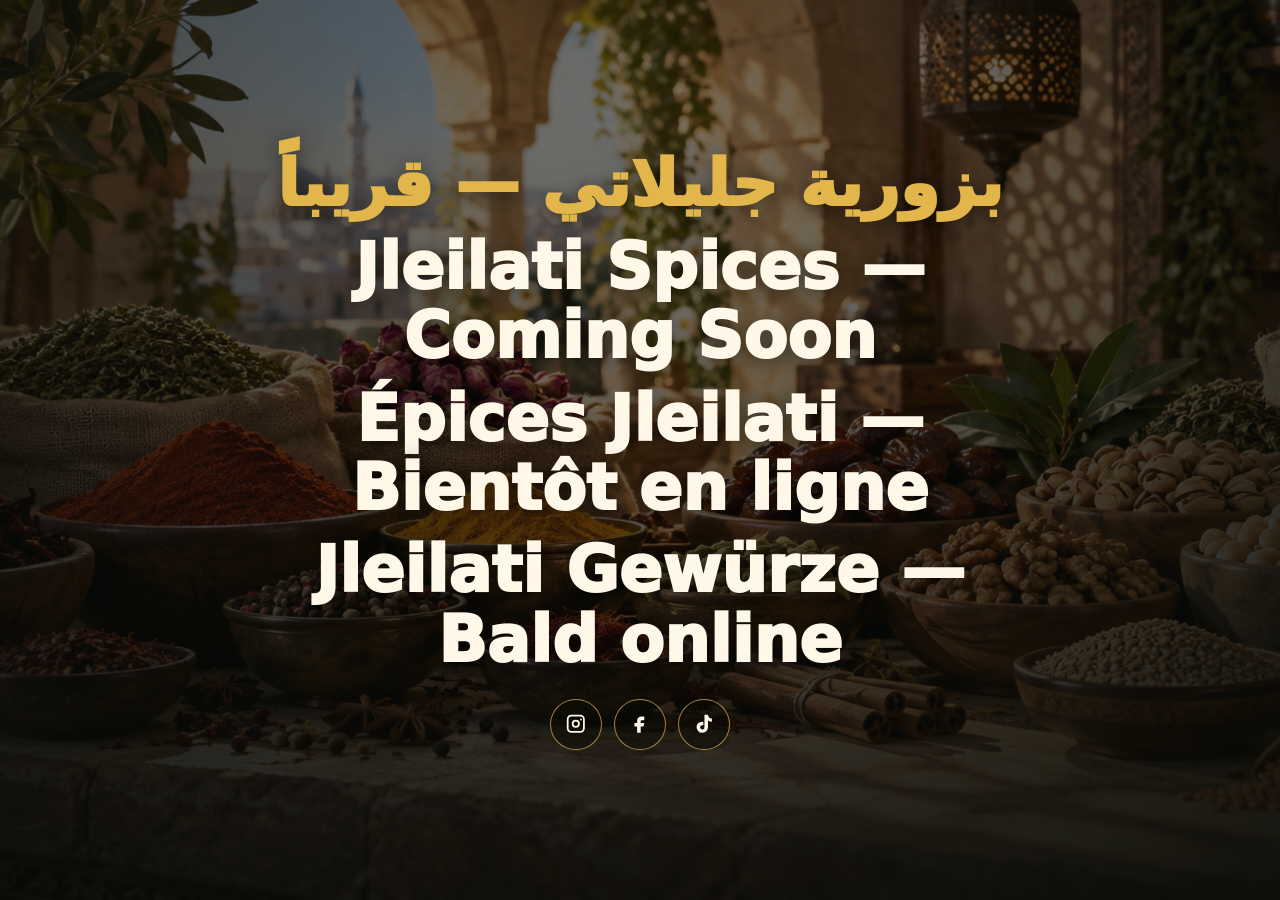
==== commit 02e839dc: "Add coming soon landing page" ====
--- a/index.html
+++ b/index.html
@@ -1,418 +1,158 @@
 <!doctype html>
-<html lang="en" dir="ltr">
+<html lang="en">
   <head>
     <meta charset="utf-8" />
     <meta name="viewport" content="width=device-width, initial-scale=1" />
-    <title>Bzourieh Jleilati | Syrian Spices and Fine Foods</title>
-    <meta
-      name="description"
-      content="Bzourieh Jleilati is a Syrian family spice and fine food store in Germany, shipping across Europe."
-    />
-    <link
-      rel="icon"
-      type="image/svg+xml"
-      href="data:image/svg+xml,%3Csvg xmlns='http://www.w3.org/2000/svg' viewBox='0 0 64 64'%3E%3Crect width='64' height='64' rx='14' fill='%23050604'/%3E%3Cpath d='M17 41c9-19 21-19 30 0H17Z' fill='%23d4a642'/%3E%3Cpath d='M17 44h30' stroke='%23f5ead1' stroke-width='5' stroke-linecap='round'/%3E%3Ccircle cx='32' cy='27' r='5' fill='%238f2634'/%3E%3C/svg%3E"
-    />
-    <link rel="stylesheet" href="styles.css" />
-    <script src="https://accounts.google.com/gsi/client" async defer></script>
+    <title>Jleilati Spices — Coming Soon</title>
+    <meta name="description" content="Jleilati Spices is coming soon." />
+    <style>
+      :root {
+        --gold: #e2b64b;
+        --cream: #fff7e8;
+        --ink: #080a07;
+      }
+
+      * {
+        box-sizing: border-box;
+      }
+
+      body {
+        margin: 0;
+        min-height: 100vh;
+        overflow: hidden;
+        background: var(--ink);
+        color: var(--cream);
+        font-family: Inter, ui-sans-serif, system-ui, -apple-system, BlinkMacSystemFont, "Segoe UI", sans-serif;
+      }
+
+      .page {
+        position: relative;
+        display: grid;
+        min-height: 100vh;
+        place-items: center;
+        padding: 2rem;
+        text-align: center;
+        isolation: isolate;
+      }
+
+      video {
+        position: fixed;
+        inset: 0;
+        z-index: -2;
+        width: 100%;
+        height: 100%;
+        object-fit: cover;
+      }
+
+      .page::before {
+        content: "";
+        position: fixed;
+        inset: 0;
+        z-index: -1;
+        background:
+          radial-gradient(circle at center, rgba(8, 10, 7, 0.18), rgba(8, 10, 7, 0.72)),
+          linear-gradient(180deg, rgba(8, 10, 7, 0.16), rgba(8, 10, 7, 0.82));
+      }
+
+      main {
+        display: grid;
+        gap: 1.5rem;
+        width: min(52rem, 100%);
+      }
+
+      .coming-soon {
+        display: grid;
+        gap: 0.85rem;
+        margin: 0;
+        padding: 0;
+        list-style: none;
+      }
+
+      .coming-soon li {
+        color: var(--cream);
+        font-size: clamp(1.7rem, 5vw, 4.8rem);
+        font-weight: 950;
+        line-height: 1.08;
+        text-shadow: 0 0.2rem 1.4rem rgba(0, 0, 0, 0.5);
+      }
+
+      .coming-soon li:first-child {
+        color: var(--gold);
+        direction: rtl;
+      }
+
+      .socials {
+        display: flex;
+        justify-content: center;
+        gap: 0.8rem;
+      }
+
+      .socials a {
+        display: inline-grid;
+        width: 3.2rem;
+        height: 3.2rem;
+        place-items: center;
+        border: 1px solid rgba(226, 182, 75, 0.72);
+        border-radius: 999px;
+        color: var(--cream);
+        background: rgba(8, 10, 7, 0.42);
+        text-decoration: none;
+      }
+
+      .socials svg {
+        width: 1.35rem;
+        height: 1.35rem;
+        fill: currentColor;
+      }
+
+      @media (max-width: 640px) {
+        body {
+          overflow: auto;
+        }
+
+        .page {
+          padding: 1.25rem;
+        }
+
+        .socials a {
+          width: 2.9rem;
+          height: 2.9rem;
+        }
+      }
+    </style>
   </head>
   <body>
-    <div class="topline" data-i18n="topline">Shipping across Europe · free over €51 · €10 below €51</div>
+    <div class="page">
+      <video autoplay muted loop playsinline poster="assets/hero-spice-market.png">
+        <source src="assets/coming-soon-spices.mp4" type="video/mp4" />
+      </video>
 
-    <header class="site-header">
-      <a class="brand" href="#home" aria-label="Bzourieh Jleilati">
-        <span>
-          <strong data-i18n="brandName">Bzourieh Jleilati</strong>
-          <small data-i18n="brandLine">Finest spices and specialties</small>
-        </span>
-      </a>
+      <main aria-label="Coming soon">
+        <ul class="coming-soon">
+          <li lang="ar">بزورية جليلاتي — قريباً</li>
+          <li>Jleilati Spices — Coming Soon</li>
+          <li lang="fr">Épices Jleilati — Bientôt en ligne</li>
+          <li lang="de">Jleilati Gewürze — Bald online</li>
+        </ul>
 
-        <nav class="main-nav" aria-label="Primary navigation">
-          <a href="#shop" data-i18n="navShop">Shop</a>
-          <a href="#shop" data-nav-category="spices" data-i18n="navSpices">Spices</a>
-          <a href="#shop" data-nav-category="mixes" data-i18n="navMixes">Spice blends</a>
-          <a href="#shop" data-nav-category="herbs" data-i18n="navHerbs">Herbs</a>
-          <a href="#shop" data-nav-category="food" data-i18n="navFood">Food goods</a>
-          <a href="#shop" data-nav-category="nuts" data-i18n="navNuts">Nuts</a>
-          <a href="#shop" data-nav-category="special-offers" data-i18n="navSpecialOffers">Special offers</a>
+        <nav class="socials" aria-label="Social media">
+          <a href="https://www.instagram.com/jleilati_gewurze" target="_blank" rel="noreferrer" aria-label="Instagram">
+            <svg aria-hidden="true" viewBox="0 0 24 24">
+              <path d="M7 2h10a5 5 0 0 1 5 5v10a5 5 0 0 1-5 5H7a5 5 0 0 1-5-5V7a5 5 0 0 1 5-5Zm0 2a3 3 0 0 0-3 3v10a3 3 0 0 0 3 3h10a3 3 0 0 0 3-3V7a3 3 0 0 0-3-3H7Zm5 3.5A4.5 4.5 0 1 1 12 16.5 4.5 4.5 0 0 1 12 7.5Zm0 2A2.5 2.5 0 1 0 12 14.5 2.5 2.5 0 0 0 12 9.5ZM17.75 6.25a1 1 0 1 1-1 1 1 1 0 0 1 1-1Z" />
+            </svg>
+          </a>
+          <a href="https://www.facebook.com/p/Jleilati-f%C3%BCr-Gew%C3%BCrze-%D8%A8%D8%B2%D9%88%D8%B1%D9%8A%D8%A9-%D8%AC%D9%84%D9%8A%D9%84%D8%A7%D8%AA%D9%8A-61594869990283/" target="_blank" rel="noreferrer" aria-label="Facebook">
+            <svg aria-hidden="true" viewBox="0 0 24 24">
+              <path d="M14 8h3V4h-3c-3.1 0-5 1.9-5 5v2H6v4h3v7h4v-7h3.2l.8-4h-4V9c0-.7.3-1 1-1Z" />
+            </svg>
+          </a>
+          <a href="https://www.tiktok.com/@jleilati_22" target="_blank" rel="noreferrer" aria-label="TikTok">
+            <svg aria-hidden="true" viewBox="0 0 24 24">
+              <path d="M16.6 2c.4 2.5 1.8 4 4.4 4.2v3.6a7.5 7.5 0 0 1-4.3-1.4v6.7c0 4.1-2.5 6.9-6.4 6.9A6.1 6.1 0 0 1 4 15.9c0-3.5 2.7-6.1 6.4-6.1.4 0 .8 0 1.1.1v3.8a3.2 3.2 0 0 0-1.2-.2 2.3 2.3 0 0 0-2.4 2.4 2.3 2.3 0 0 0 2.4 2.4c1.5 0 2.4-.9 2.4-2.8V2h3.9Z" />
+            </svg>
+          </a>
         </nav>
-
-      <div class="header-actions">
-        <div class="header-search">
-          <input id="headerSearch" type="search" data-i18n-placeholder="searchPlaceholder" placeholder="Search products..." list="productSuggestions" />
-          <div class="suggestion-menu" id="searchSuggestions"></div>
-        </div>
-        <button class="icon-button" id="accountButton" type="button" data-i18n-title="accountTitle" aria-label="Customer account">
-          <svg aria-hidden="true" viewBox="0 0 24 24">
-            <path d="M20 21a8 8 0 0 0-16 0" />
-            <circle cx="12" cy="7" r="4" />
-          </svg>
-        </button>
-        <button class="cart-button" id="cartButton" type="button">
-          <svg aria-hidden="true" viewBox="0 0 24 24">
-            <path d="M6 9h12l-1 10H7L6 9Z" />
-            <path d="M9 9a3 3 0 0 1 6 0" />
-          </svg>
-          <span data-i18n="cart">Cart</span>
-          <strong id="cartCount">0</strong>
-        </button>
-      </div>
-    </header>
-
-    <main>
-      <section class="hero" id="home">
-        <img src="assets/hero-damascus-premium.png" alt="" />
-        <div class="hero-overlay"></div>
-        <div class="hero-content">
-          <p class="eyebrow" data-i18n="heroEyebrow">From the spirit of Damascus markets to your home</p>
-          <h1 class="hero-logo" aria-label="Bzourieh Jleilati">
-            <span class="hero-logo-top" data-i18n="heroTitleTop">Bzourieh</span>
-            <span class="hero-logo-bottom" data-i18n="heroTitleBottom">Jleilati</span>
-          </h1>
-          <strong class="hero-line" data-i18n="heroLine">Finest spices and seasonings</strong>
-          <p data-i18n="heroText">Spices, herbs, nuts, and pantry goods selected for Syrian and Arab families across Europe.</p>
-          <div class="hero-actions">
-            <a class="primary-link" href="#shop" data-i18n="heroCta">Shop now</a>
-          </div>
-        </div>
-      </section>
-
-      <section class="trust-strip" aria-label="Store promises">
-        <div>
-          <span class="trust-icon" aria-hidden="true">
-            <svg viewBox="0 0 48 48"><path d="M8 38c16-1 27-12 30-28-16 2-27 12-30 28Z" /><path d="M14 33c7-8 14-14 24-23" /><path d="M20 38c12-2 20-10 22-22" /></svg>
-          </span>
-          <strong data-i18n="trustNatural">100% natural products</strong><small data-i18n="trustNaturalSub">No artificial additives</small>
-        </div>
-        <div>
-          <span class="trust-icon" aria-hidden="true">
-            <svg viewBox="0 0 48 48"><path d="M8 17h32L24 40 8 17Z" /><path d="m14 17 5-8h10l5 8" /><path d="M19 9 24 40 29 9" /></svg>
-          </span>
-          <strong data-i18n="trustQuality">Highest quality</strong><small data-i18n="trustQualitySub">Carefully selected</small>
-        </div>
-        <div>
-          <span class="trust-icon" aria-hidden="true">
-            <svg viewBox="0 0 48 48"><path d="M7 29h24V13H7v16Z" /><path d="M31 20h7l5 6v3H31" /><path d="M14 35a4 4 0 1 0 0-8 4 4 0 0 0 0 8Z" /><path d="M36 35a4 4 0 1 0 0-8 4 4 0 0 0 0 8Z" /><path d="M3 18h12M1 24h10" /></svg>
-          </span>
-          <strong data-i18n="trustShipping">Shipping to Europe</strong><small data-i18n="trustShippingSub">Free over €51</small>
-        </div>
-        <div>
-          <span class="trust-icon" aria-hidden="true">
-            <svg viewBox="0 0 48 48"><path d="M24 40S8 30 8 18a8 8 0 0 1 14-5 8 8 0 0 1 14 5c0 12-12 19-12 22Z" /></svg>
-          </span>
-          <strong data-i18n="trustCare">Packed with care</strong><small data-i18n="trustCareSub">For your table</small>
-        </div>
-      </section>
-
-      <section class="category-band" aria-labelledby="categoriesTitle">
-        <div class="section-heading">
-          <p class="eyebrow" data-i18n="categoryEyebrow">Main categories</p>
-          <h2 id="categoriesTitle" data-i18n="categoryTitle">Browse by category</h2>
-        </div>
-        <div class="category-grid" id="categoryGrid"></div>
-      </section>
-
-      <section class="shop-shell" id="shop" aria-labelledby="shopTitle">
-        <div class="shop-sidebar">
-          <div class="section-heading compact">
-            <h2 id="shopTitle" data-i18n="shopTitle">Choose your products</h2>
-          </div>
-          <div class="search-box">
-            <input id="searchInput" type="search" data-i18n-placeholder="searchPlaceholder" placeholder="Search products" />
-          </div>
-          <div class="filters" id="filters"></div>
-        </div>
-
-        <div class="product-area">
-          <div class="product-toolbar">
-            <p id="productCount"></p>
-            <select id="sortSelect" aria-label="Sort products">
-              <option value="featured" data-i18n="sortFeatured">Featured</option>
-              <option value="priceAsc" data-i18n="sortPriceAsc">Price: low first</option>
-              <option value="stock" data-i18n="sortStock">Highest stock</option>
-            </select>
-          </div>
-          <div class="product-grid" id="productGrid"></div>
-        </div>
-      </section>
-    </main>
-
-    <footer class="site-footer" id="footer">
-      <div class="footer-shell">
-        <nav class="footer-about-cta footer-column" aria-label="Footer policies">
-          <h3 data-i18n="footerLearnMore">Learn more</h3>
-          <button class="footer-text-link" id="footerAboutButton" type="button" data-i18n="storyTitle">Our Story</button>
-          <button class="footer-text-link" type="button" data-legal="termsUse" data-i18n="termsUse">Terms of use</button>
-          <button class="footer-text-link" type="button" data-legal="termsConditions" data-i18n="termsConditions">Terms & conditions</button>
-          <button class="footer-text-link" type="button" data-legal="cookiePolicy" data-i18n="cookiePolicy">Cookie policy</button>
-          <button class="footer-text-link" type="button" data-legal="privacyPolicy" data-i18n="privacyPolicy">Privacy policy</button>
-        </nav>
-
-        <nav class="footer-shop footer-column" aria-label="Footer shop links">
-          <h3 data-i18n="footerShopWithUs">Shop with us</h3>
-          <a href="#shop" data-nav-category="spices" data-i18n="navSpices">Spices</a>
-          <a href="#shop" data-nav-category="mixes" data-i18n="navMixes">Spice blends</a>
-          <a href="#shop" data-nav-category="flavors" data-i18n="navFlavors">Flavourings</a>
-          <a href="#shop" data-nav-category="zaatar" data-i18n="navZaatar">Za’atar</a>
-          <a href="#shop" data-nav-category="herbs" data-i18n="navHerbs">Herbs</a>
-          <a href="#shop" data-nav-category="attara" data-i18n="navAttara">Herbal goods</a>
-          <a href="#shop" data-nav-category="food" data-i18n="navFood">Food goods</a>
-          <a href="#shop" data-nav-category="body-care" data-i18n="navBodyCare">Body care</a>
-          <a href="#shop" data-nav-category="nuts" data-i18n="navNuts">Nuts</a>
-          <a href="#shop" data-nav-category="special-offers" data-i18n="navSpecialOffers">Special offers</a>
-        </nav>
-
-        <div class="footer-service footer-column">
-          <h3 data-i18n="footerHelp">Let us help you</h3>
-          <span data-i18n="footerShippingEurope">Shipping across Europe</span>
-          <span data-i18n="footerFreeShipping">Free shipping above 51€</span>
-          <span data-i18n="footerPaidShippingShort">10€ shipping below 51€</span>
-          <div class="footer-social">
-            <h3 data-i18n="followUs">Follow us</h3>
-            <div>
-              <a href="https://www.instagram.com/jleilati_gewurze" target="_blank" rel="noreferrer" aria-label="Instagram">
-                <svg aria-hidden="true" viewBox="0 0 24 24">
-                  <rect x="4" y="4" width="16" height="16" rx="5" />
-                  <circle cx="12" cy="12" r="3.4" />
-                  <circle cx="16.5" cy="7.5" r="0.7" />
-                </svg>
-              </a>
-              <a href="https://www.facebook.com/p/Jleilati-für-Gewürze-بزورية-جليلاتي-61594869990283/" target="_blank" rel="noreferrer" aria-label="Facebook">
-                <svg aria-hidden="true" viewBox="0 0 24 24">
-                  <path d="M14 8h2V4h-2.6C10.4 4 9 5.8 9 8.4V11H7v4h2v5h4v-5h2.8l0.6-4H13V8.9c0-.6.3-.9 1-.9Z" />
-                </svg>
-              </a>
-              <a href="https://www.tiktok.com/@jleilati_22" target="_blank" rel="noreferrer" aria-label="TikTok">
-                <svg aria-hidden="true" viewBox="0 0 24 24">
-                  <path d="M14 4c.5 3.1 2.3 4.9 5 5.2v3.6a8.2 8.2 0 0 1-4.8-1.5v4.6A5.1 5.1 0 1 1 9.1 11c.3 0 .7 0 1 .1v3.8a1.7 1.7 0 1 0 1.1 1.6V4h2.8Z" />
-                </svg>
-              </a>
-            </div>
-          </div>
-        </div>
-
-        <address class="footer-contact footer-column">
-          <h3 data-i18n="footerTitle">Contact us</h3>
-          <a href="https://wa.me/4917663719858" target="_blank" rel="noreferrer" data-i18n="whatsappUs">WhatsApp</a>
-          <a href="mailto:saeedjleilati@gmail.com" data-i18n="emailUs">Email</a>
-          <a href="tel:+4917663719858" data-i18n="callUs">Call</a>
-          <div class="footer-address-block">
-            <span data-i18n="footerAddressLabel">Address</span>
-            <a class="footer-address-link" href="https://www.google.com/maps/search/?api=1&query=Breite%20Str.%2014%2C%2066115%20Saarbr%C3%BCcken%2C%20Germany" target="_blank" rel="noreferrer">Breite Str. 14, 66115 Saarbrücken</a>
-          </div>
-        </address>
-      </div>
-      <div class="footer-brand-row">
-        <strong data-i18n="brandName">Bzourieh Jleilati</strong>
-        <label>
-          <span data-i18n="footerLanguage">Language</span>
-          <select id="languageSelect" aria-label="Language">
-            <option value="en">🇬🇧 EN</option>
-            <option value="de">🇩🇪 DE</option>
-            <option value="fr">🇫🇷 FR</option>
-            <option value="ar">🇸🇾 AR</option>
-          </select>
-        </label>
-      </div>
-      <div class="footer-bottom">
-        <span>© 2026 Jleilati</span>
-      </div>
-    </footer>
-
-    <aside class="drawer" id="drawer" aria-hidden="true">
-      <div class="drawer-panel">
-        <div class="drawer-head">
-          <h2 data-i18n="cart">Cart</h2>
-          <button id="closeDrawer" type="button" aria-label="Close">×</button>
-        </div>
-        <div id="cartItems" class="cart-items"></div>
-        <div class="cart-summary" id="cartSummary">
-          <div><span data-i18n="subtotal">Subtotal</span><strong id="subtotal">€0.00</strong></div>
-          <div><span data-i18n="shipping">Shipping</span><strong id="shipping">€0.00</strong></div>
-          <div class="shipping-note" id="shippingNote"></div>
-          <div class="total"><span data-i18n="total">Total</span><strong id="total">€0.00</strong></div>
-        </div>
-        <div class="cart-auth-gate hidden" id="cartAuthGate">
-          <p data-i18n="cartSignInPrompt">Sign in or create an account to continue to checkout.</p>
-          <div>
-            <button type="button" id="cartSignInButton" data-i18n="signIn">Sign in</button>
-            <button type="button" id="cartSignUpButton" class="ghost-action" data-i18n="createAccount">Create account</button>
-          </div>
-        </div>
-        <form class="checkout" id="checkoutForm">
-          <div class="checkout-mode">
-            <button type="button" id="autofillButton" data-i18n="autofillAccount">Use my account details</button>
-            <button type="button" id="guestButton" class="ghost-action" data-i18n="guestCheckout">Continue as guest</button>
-          </div>
-          <input required name="firstName" data-i18n-placeholder="firstName" placeholder="First name" />
-          <input required name="secondName" data-i18n-placeholder="secondName" placeholder="Second name" />
-          <input required type="email" name="email" data-i18n-placeholder="email" placeholder="Email" />
-          <input required name="phone" data-i18n-placeholder="phone" placeholder="Phone number" />
-          <select required name="country" data-country-select aria-label="Country"></select>
-          <input required name="addressSearch" id="addressSearch" data-i18n-placeholder="addressSearch" placeholder="Start typing your delivery address" list="addressSuggestions" />
-          <datalist id="addressSuggestions"></datalist>
-          <input required name="street" data-i18n-placeholder="street" placeholder="Street and building number" />
-          <input required name="city" data-i18n-placeholder="city" placeholder="City" />
-          <input required name="postalCode" data-i18n-placeholder="postalCode" placeholder="Postal code" />
-          <div class="payment-box">
-            <strong data-i18n="stripeReady">Stripe payment</strong>
-            <p data-i18n="stripeText">We will accept cards and payment methods supported by Stripe once the real account is connected.</p>
-          </div>
-          <label class="accept-line checkout-accept"><input required name="acceptPolicies" type="checkbox" /><span data-i18n="acceptPolicies">I accept the terms, conditions and cookie policy.</span></label>
-          <button type="submit" data-i18n="payNow">Pay by card and confirm order</button>
-        </form>
-        <div class="confirmation hidden" id="confirmation"></div>
-      </div>
-    </aside>
-
-    <aside class="account-modal" id="accountModal" aria-hidden="true">
-      <div class="account-panel">
-        <div class="drawer-head">
-          <h2 data-i18n="accountTitle">Customer account</h2>
-          <button id="closeAccount" type="button" aria-label="Close">×</button>
-        </div>
-        <p class="account-intro" data-i18n="accountSubtitle">Sign in or create an account to save delivery details and review purchase history.</p>
-        <div class="auth-tabs" role="tablist" aria-label="Account options">
-          <button class="active" type="button" data-auth-tab="signin" data-i18n="signIn">Sign in</button>
-          <button type="button" data-auth-tab="signup" data-i18n="createAccount">Create account</button>
-        </div>
-        <div class="auth-actions">
-          <form class="auth-card" data-auth-panel="signin">
-            <h3 data-i18n="loginDetails">Sign in with email</h3>
-            <input required type="email" name="email" autocomplete="email" data-i18n-placeholder="email" placeholder="Email" />
-            <input required type="password" name="password" autocomplete="current-password" data-i18n-placeholder="password" placeholder="Password" />
-            <label class="accept-line"><input required type="checkbox" name="acceptPolicies" /><span data-i18n="acceptPolicies">I accept the terms, conditions and cookie policy.</span></label>
-            <button type="submit" data-account-action="dashboard" data-i18n="signIn">Sign in</button>
-            <a href="#" data-i18n="forgotPassword">Forgot password?</a>
-          </form>
-          <form class="auth-card hidden" data-auth-panel="signup">
-            <h3 data-i18n="signupDetails">Create an account</h3>
-            <div class="two-fields">
-              <input required name="firstName" autocomplete="given-name" data-i18n-placeholder="firstName" placeholder="First name" />
-              <input required name="secondName" autocomplete="family-name" data-i18n-placeholder="secondName" placeholder="Second name" />
-            </div>
-            <input required type="email" name="email" autocomplete="email" data-i18n-placeholder="email" placeholder="Email" />
-            <input required type="password" name="password" autocomplete="new-password" data-i18n-placeholder="password" placeholder="Password" />
-            <input required type="password" name="confirmPassword" autocomplete="new-password" data-i18n-placeholder="confirmPassword" placeholder="Confirm password" />
-            <label class="accept-line"><input required type="checkbox" name="acceptPolicies" /><span data-i18n="acceptPolicies">I accept the terms, conditions and cookie policy.</span></label>
-            <button type="submit" data-account-action="dashboard" data-i18n="createAccount">Create account</button>
-          </form>
-          <div class="auth-divider"><span data-i18n="orUseGoogle">Or use Google</span></div>
-          <button class="google-auth" id="googleAuthButton" type="button">
-            <svg class="google-mark" aria-hidden="true" viewBox="0 0 24 24">
-              <path fill="#4285F4" d="M22.56 12.25c0-.78-.07-1.53-.2-2.25H12v4.26h5.92c-.26 1.37-1.04 2.53-2.21 3.31v2.77h3.57c2.08-1.92 3.28-4.74 3.28-8.09Z" />
-              <path fill="#34A853" d="M12 23c2.97 0 5.46-.98 7.28-2.66l-3.57-2.77c-.98.66-2.23 1.06-3.71 1.06-2.86 0-5.29-1.93-6.16-4.53H2.18v2.84A10.99 10.99 0 0 0 12 23Z" />
-              <path fill="#FBBC05" d="M5.84 14.1a6.6 6.6 0 0 1 0-4.2V7.06H2.18a10.99 10.99 0 0 0 0 9.88l3.66-2.84Z" />
-              <path fill="#EA4335" d="M12 5.38c1.62 0 3.06.56 4.21 1.64l3.15-3.15C17.45 2.09 14.97 1 12 1A10.99 10.99 0 0 0 2.18 7.06L5.84 9.9C6.71 7.31 9.14 5.38 12 5.38Z" />
-            </svg>
-            <span data-i18n="loginGoogle">Login with Google</span>
-          </button>
-        </div>
-        <div class="account-dashboard hidden" id="accountDashboard">
-          <div class="dashboard-head">
-            <div class="dashboard-title-row">
-              <h3 data-i18n="myAccount">My account</h3>
-              <button class="ghost-account-button" id="signOutButton" type="button" data-i18n="signOut">Sign out</button>
-            </div>
-            <p id="accountWelcome"></p>
-          </div>
-          <form id="accountProfileForm" class="account-profile-form">
-            <label>
-              <span data-i18n="email">Email</span>
-              <input name="email" disabled />
-            </label>
-            <div class="two-fields">
-              <label>
-                <span data-i18n="firstName">First name</span>
-                <input name="firstName" data-i18n-placeholder="firstName" placeholder="First name" />
-              </label>
-              <label>
-                <span data-i18n="secondName">Second name</span>
-                <input name="secondName" data-i18n-placeholder="secondName" placeholder="Second name" />
-              </label>
-            </div>
-            <label>
-              <span data-i18n="phone">Phone number</span>
-              <input name="phone" data-i18n-placeholder="phone" placeholder="Phone number" />
-            </label>
-            <label>
-              <span data-i18n="addressSearch">Start typing your delivery address</span>
-              <select name="country" data-country-select aria-label="Country"></select>
-              <input name="addressSearch" data-i18n-placeholder="addressSearch" placeholder="Start typing your delivery address" list="addressSuggestions" />
-            </label>
-            <input name="street" data-i18n-placeholder="street" placeholder="Street and building number" />
-            <div class="three-fields">
-              <input name="postalCode" data-i18n-placeholder="postalCode" placeholder="Postal code" />
-              <input name="city" data-i18n-placeholder="city" placeholder="City" />
-            </div>
-            <label>
-              <span data-i18n="password">Password</span>
-              <input name="password" type="password" data-i18n-placeholder="changePassword" placeholder="Change password" />
-            </label>
-            <button type="submit" data-i18n="saveAccount">Save details</button>
-            <p class="account-save-notice" id="accountSaveNotice" aria-live="polite"></p>
-          </form>
-          <div class="order-history">
-            <h3 data-i18n="orderHistory">Purchase history</h3>
-            <div id="accountOrders"></div>
-          </div>
-        </div>
-      </div>
-    </aside>
-
-    <aside class="about-modal" id="aboutModal" aria-hidden="true">
-      <div class="about-panel">
-        <div class="drawer-head">
-          <h2 data-i18n="footerAbout">About us</h2>
-          <button id="closeAbout" type="button" aria-label="Close">×</button>
-        </div>
-        <div class="about-story">
-          <h3 data-i18n="storyTitle">A family spice store with a Damascus character</h3>
-          <p data-i18n="storyText">
-            Since the 1960s in Damascus’ iconic Al-Bzouriyah market, the Jleilati family has been at the heart of the spice world.
-          </p>
-        </div>
-      </div>
-    </aside>
-
-    <aside class="legal-modal" id="legalModal" aria-hidden="true">
-      <div class="about-panel legal-panel">
-        <div class="drawer-head">
-          <h2 id="legalTitle">Terms</h2>
-          <button id="closeLegal" type="button" aria-label="Close">×</button>
-        </div>
-        <div class="about-story" id="legalBody"></div>
-      </div>
-    </aside>
-
-    <template id="productTemplate">
-      <article class="product-card">
-        <div class="product-media">
-          <img alt="" loading="lazy" />
-        </div>
-        <div class="product-body">
-          <p class="product-category"></p>
-          <h3></h3>
-          <p class="product-desc"></p>
-          <select class="variant-select" aria-label="Weight"></select>
-          <div class="product-price">
-            <span data-i18n="price">Price</span>
-            <strong></strong>
-          </div>
-          <div class="buy-row">
-            <div class="stepper">
-              <button type="button" class="minus">−</button>
-              <span class="qty">1</span>
-              <button type="button" class="plus">+</button>
-            </div>
-            <button type="button" class="add"></button>
-          </div>
-        </div>
-      </article>
-    </template>
-
-    <datalist id="productSuggestions"></datalist>
-    <script src="config.js"></script>
-    <script src="app.js"></script>
+      </main>
+    </div>
   </body>
 </html>
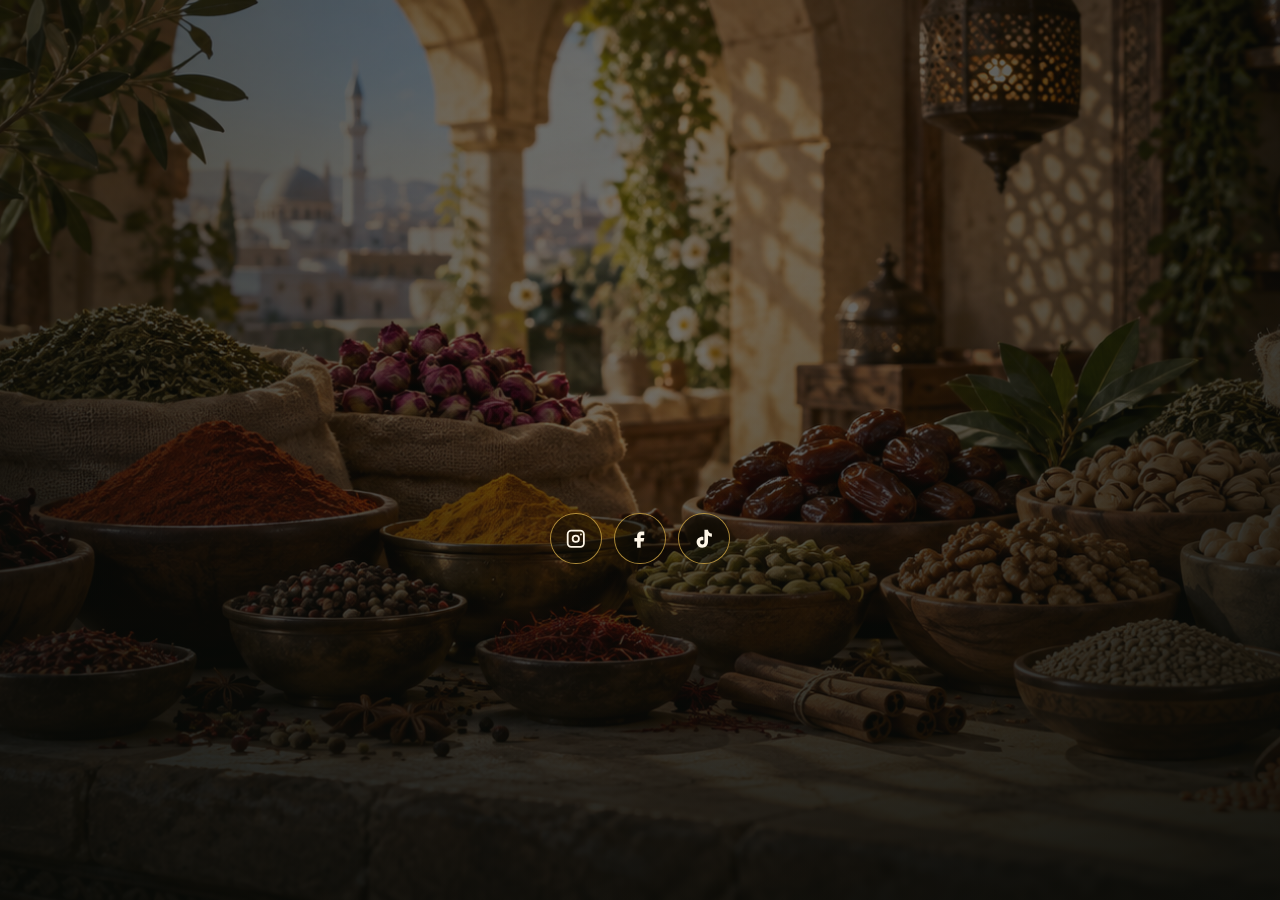
==== commit 3074bda1: "Rotate coming soon landing text" ====
--- a/index.html
+++ b/index.html
@@ -61,24 +61,76 @@
       }
 
       .coming-soon {
-        display: grid;
-        gap: 0.85rem;
+        position: relative;
+        display: grid;
+        min-height: clamp(4.2rem, 12vw, 11rem);
+        place-items: center;
         margin: 0;
         padding: 0;
         list-style: none;
       }
 
       .coming-soon li {
+        position: absolute;
+        inset: 0;
+        display: grid;
+        place-items: center;
         color: var(--cream);
         font-size: clamp(1.7rem, 5vw, 4.8rem);
         font-weight: 950;
         line-height: 1.08;
+        opacity: 0;
         text-shadow: 0 0.2rem 1.4rem rgba(0, 0, 0, 0.5);
+        transform: translateY(0.45rem);
+        animation: languageFade 12s infinite;
       }
 
       .coming-soon li:first-child {
         color: var(--gold);
         direction: rtl;
+      }
+
+      .coming-soon li:nth-child(2) {
+        animation-delay: 3s;
+      }
+
+      .coming-soon li:nth-child(3) {
+        animation-delay: 6s;
+      }
+
+      .coming-soon li:nth-child(4) {
+        animation-delay: 9s;
+      }
+
+      @keyframes languageFade {
+        0%,
+        7% {
+          opacity: 0;
+          transform: translateY(0.45rem);
+        }
+
+        12%,
+        25% {
+          opacity: 1;
+          transform: translateY(0);
+        }
+
+        32%,
+        100% {
+          opacity: 0;
+          transform: translateY(-0.45rem);
+        }
+      }
+
+      @media (prefers-reduced-motion: reduce) {
+        .coming-soon li {
+          animation: none;
+        }
+
+        .coming-soon li:first-child {
+          opacity: 1;
+          transform: none;
+        }
       }
 
       .socials {
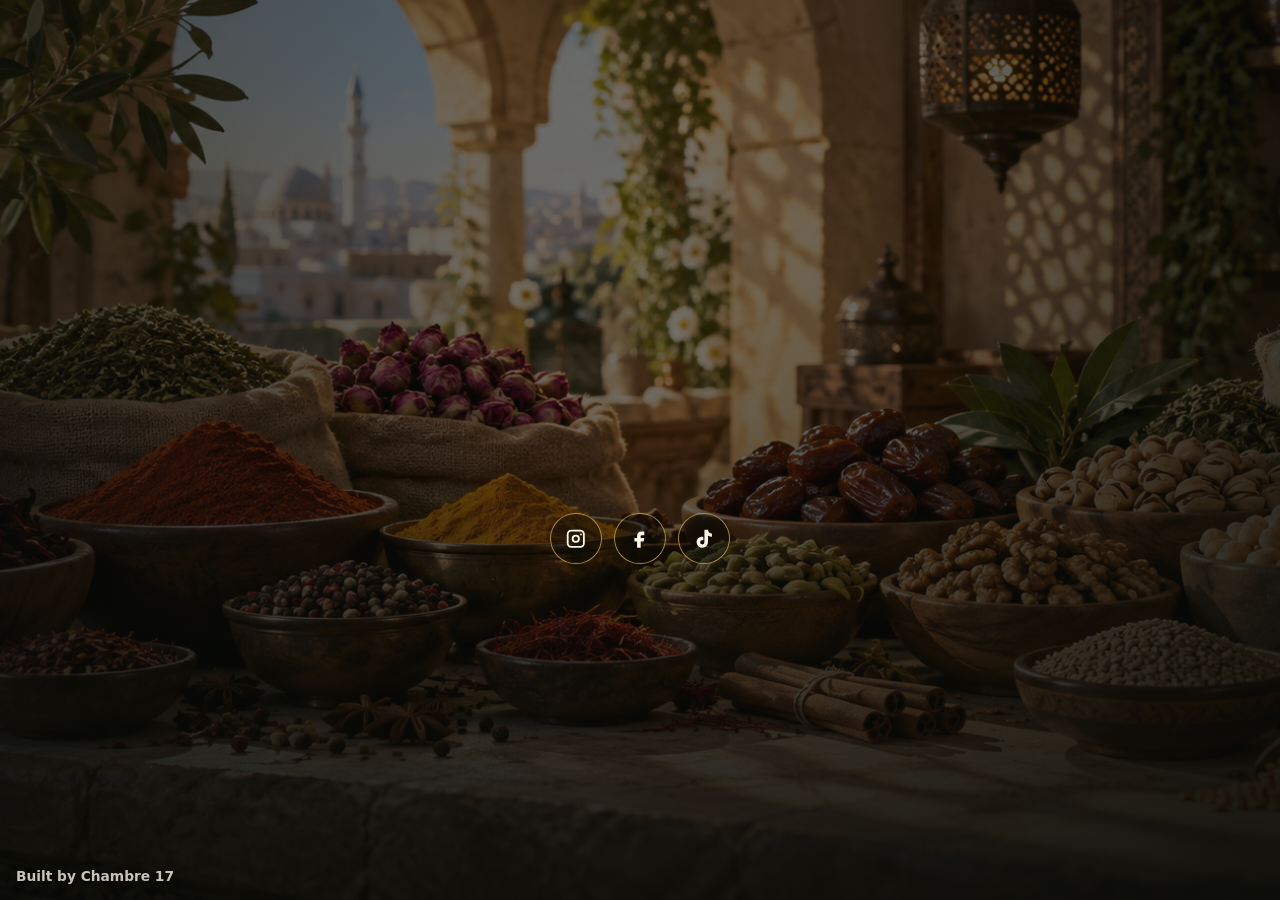
==== commit 69d9a005: "Add Chambre 17 site credit" ====
--- a/index.html
+++ b/index.html
@@ -85,6 +85,17 @@
         animation: languageFade 12s infinite;
       }
 
+      .coming-soon span {
+        display: block;
+      }
+
+      .coming-soon .status {
+        margin-top: 0.45rem;
+        color: var(--cream);
+        font-size: 0.45em;
+        letter-spacing: 0;
+      }
+
       .coming-soon li:first-child {
         color: var(--gold);
         direction: rtl;
@@ -157,6 +168,18 @@
         fill: currentColor;
       }
 
+      .builder-credit {
+        position: fixed;
+        left: 1rem;
+        bottom: 1rem;
+        z-index: 1;
+        color: rgba(255, 247, 232, 0.78);
+        font-size: 0.86rem;
+        font-weight: 800;
+        letter-spacing: 0;
+        text-shadow: 0 0.15rem 0.7rem rgba(0, 0, 0, 0.5);
+      }
+
       @media (max-width: 640px) {
         body {
           overflow: auto;
@@ -169,6 +192,12 @@
         .socials a {
           width: 2.9rem;
           height: 2.9rem;
+        }
+
+        .builder-credit {
+          left: 0.85rem;
+          bottom: 0.85rem;
+          font-size: 0.78rem;
         }
       }
     </style>
@@ -181,10 +210,10 @@
 
       <main aria-label="Coming soon">
         <ul class="coming-soon">
-          <li lang="ar">بزورية جليلاتي — قريباً</li>
-          <li>Jleilati Spices — Coming Soon</li>
-          <li lang="fr">Épices Jleilati — Bientôt en ligne</li>
-          <li lang="de">Jleilati Gewürze — Bald online</li>
+          <li lang="ar"><span>بزورية جليلاتي</span><span class="status">قريباً</span></li>
+          <li><span>Jleilati Spices</span><span class="status">Coming Soon</span></li>
+          <li lang="fr"><span>Épices Jleilati</span><span class="status">Bientôt en ligne</span></li>
+          <li lang="de"><span>Jleilati Gewürze</span><span class="status">Bald online</span></li>
         </ul>
 
         <nav class="socials" aria-label="Social media">
@@ -205,6 +234,7 @@
           </a>
         </nav>
       </main>
+      <span class="builder-credit">Built by Chambre 17</span>
     </div>
   </body>
 </html>
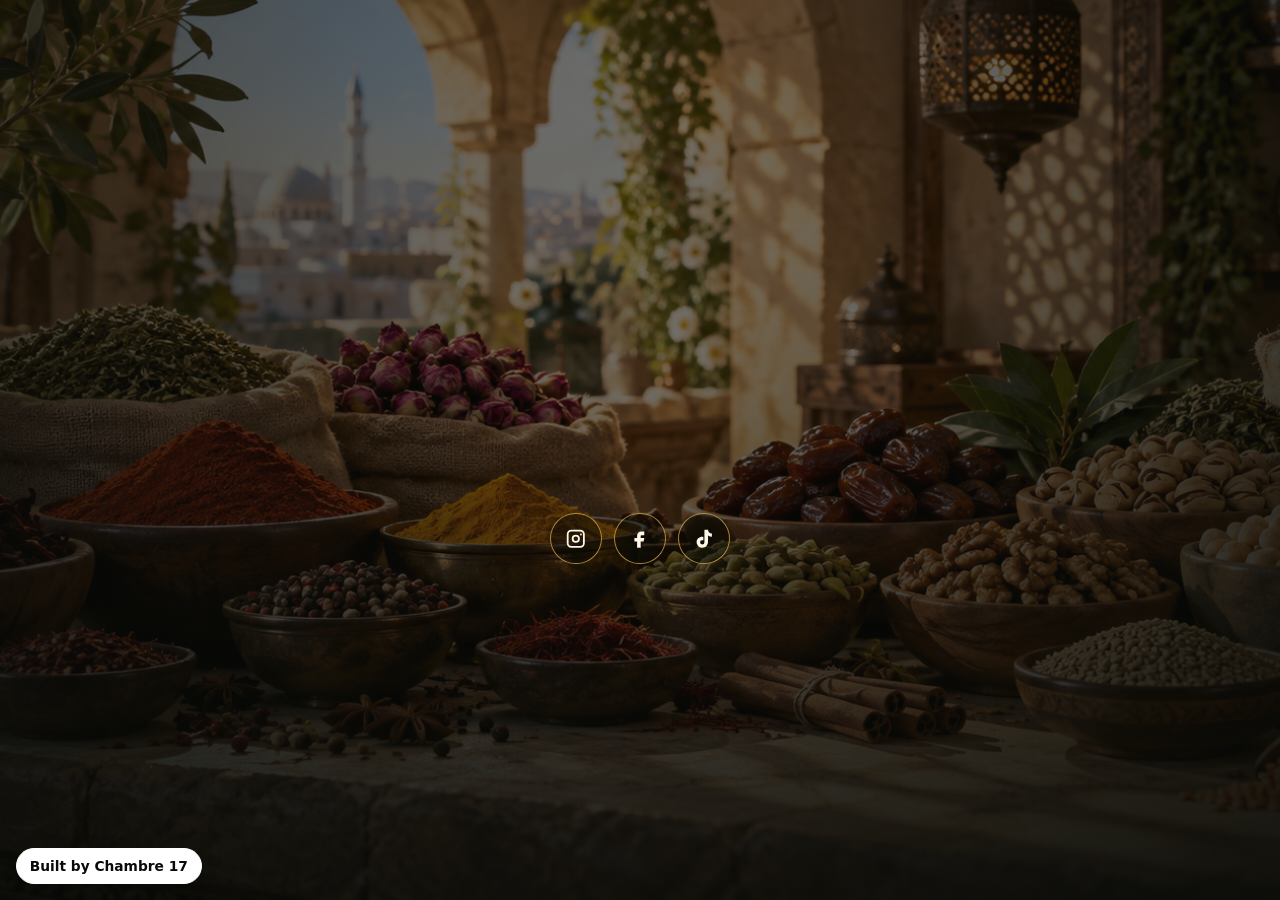
==== commit d013200c: "Make Chambre 17 credit clickable" ====
--- a/index.html
+++ b/index.html
@@ -173,11 +173,23 @@
         left: 1rem;
         bottom: 1rem;
         z-index: 1;
-        color: rgba(255, 247, 232, 0.78);
+        display: inline-flex;
+        align-items: center;
+        padding: 0.55rem 0.8rem;
+        border: 1px solid #ffffff;
+        border-radius: 999px;
+        background: #ffffff;
+        color: #080a07;
         font-size: 0.86rem;
         font-weight: 800;
         letter-spacing: 0;
-        text-shadow: 0 0.15rem 0.7rem rgba(0, 0, 0, 0.5);
+        text-decoration: none;
+        box-shadow: 0 0.25rem 1rem rgba(0, 0, 0, 0.22);
+      }
+
+      .builder-credit:hover {
+        background: #080a07;
+        color: #ffffff;
       }
 
       @media (max-width: 640px) {
@@ -234,7 +246,7 @@
           </a>
         </nav>
       </main>
-      <span class="builder-credit">Built by Chambre 17</span>
+      <a class="builder-credit" href="https://www.chambre17.com" target="_blank" rel="noreferrer">Built by Chambre 17</a>
     </div>
   </body>
 </html>
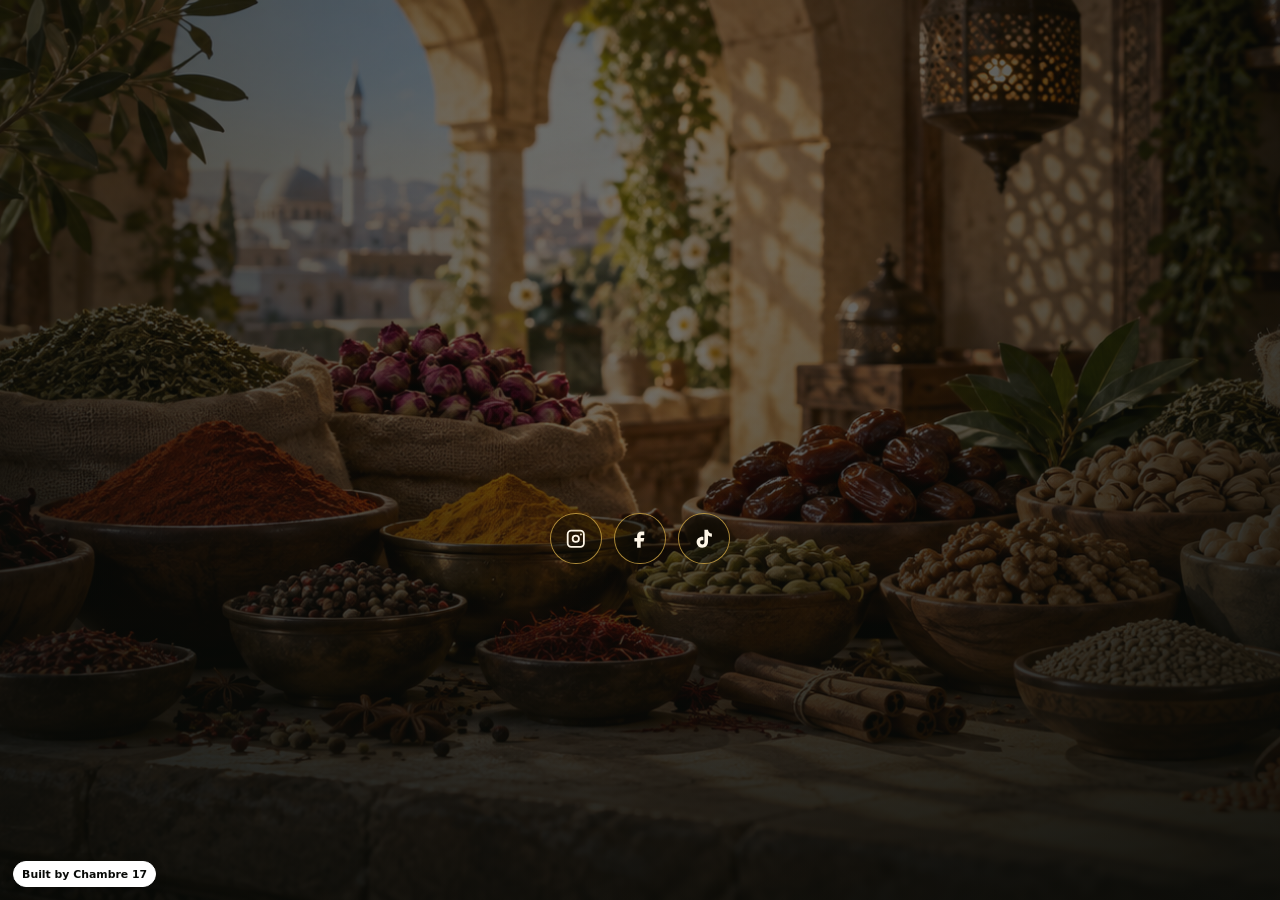
==== commit 58b2afc3: "Shrink Chambre 17 footer badge" ====
--- a/index.html
+++ b/index.html
@@ -170,21 +170,21 @@
 
       .builder-credit {
         position: fixed;
-        left: 1rem;
-        bottom: 1rem;
+        left: 0.8rem;
+        bottom: 0.8rem;
         z-index: 1;
         display: inline-flex;
         align-items: center;
-        padding: 0.55rem 0.8rem;
+        padding: 0.34rem 0.52rem;
         border: 1px solid #ffffff;
         border-radius: 999px;
         background: #ffffff;
         color: #080a07;
-        font-size: 0.86rem;
+        font-size: 0.68rem;
         font-weight: 800;
         letter-spacing: 0;
         text-decoration: none;
-        box-shadow: 0 0.25rem 1rem rgba(0, 0, 0, 0.22);
+        box-shadow: 0 0.18rem 0.7rem rgba(0, 0, 0, 0.2);
       }
 
       .builder-credit:hover {
@@ -207,9 +207,9 @@
         }
 
         .builder-credit {
-          left: 0.85rem;
-          bottom: 0.85rem;
-          font-size: 0.78rem;
+          left: 0.65rem;
+          bottom: 0.65rem;
+          font-size: 0.64rem;
         }
       }
     </style>
